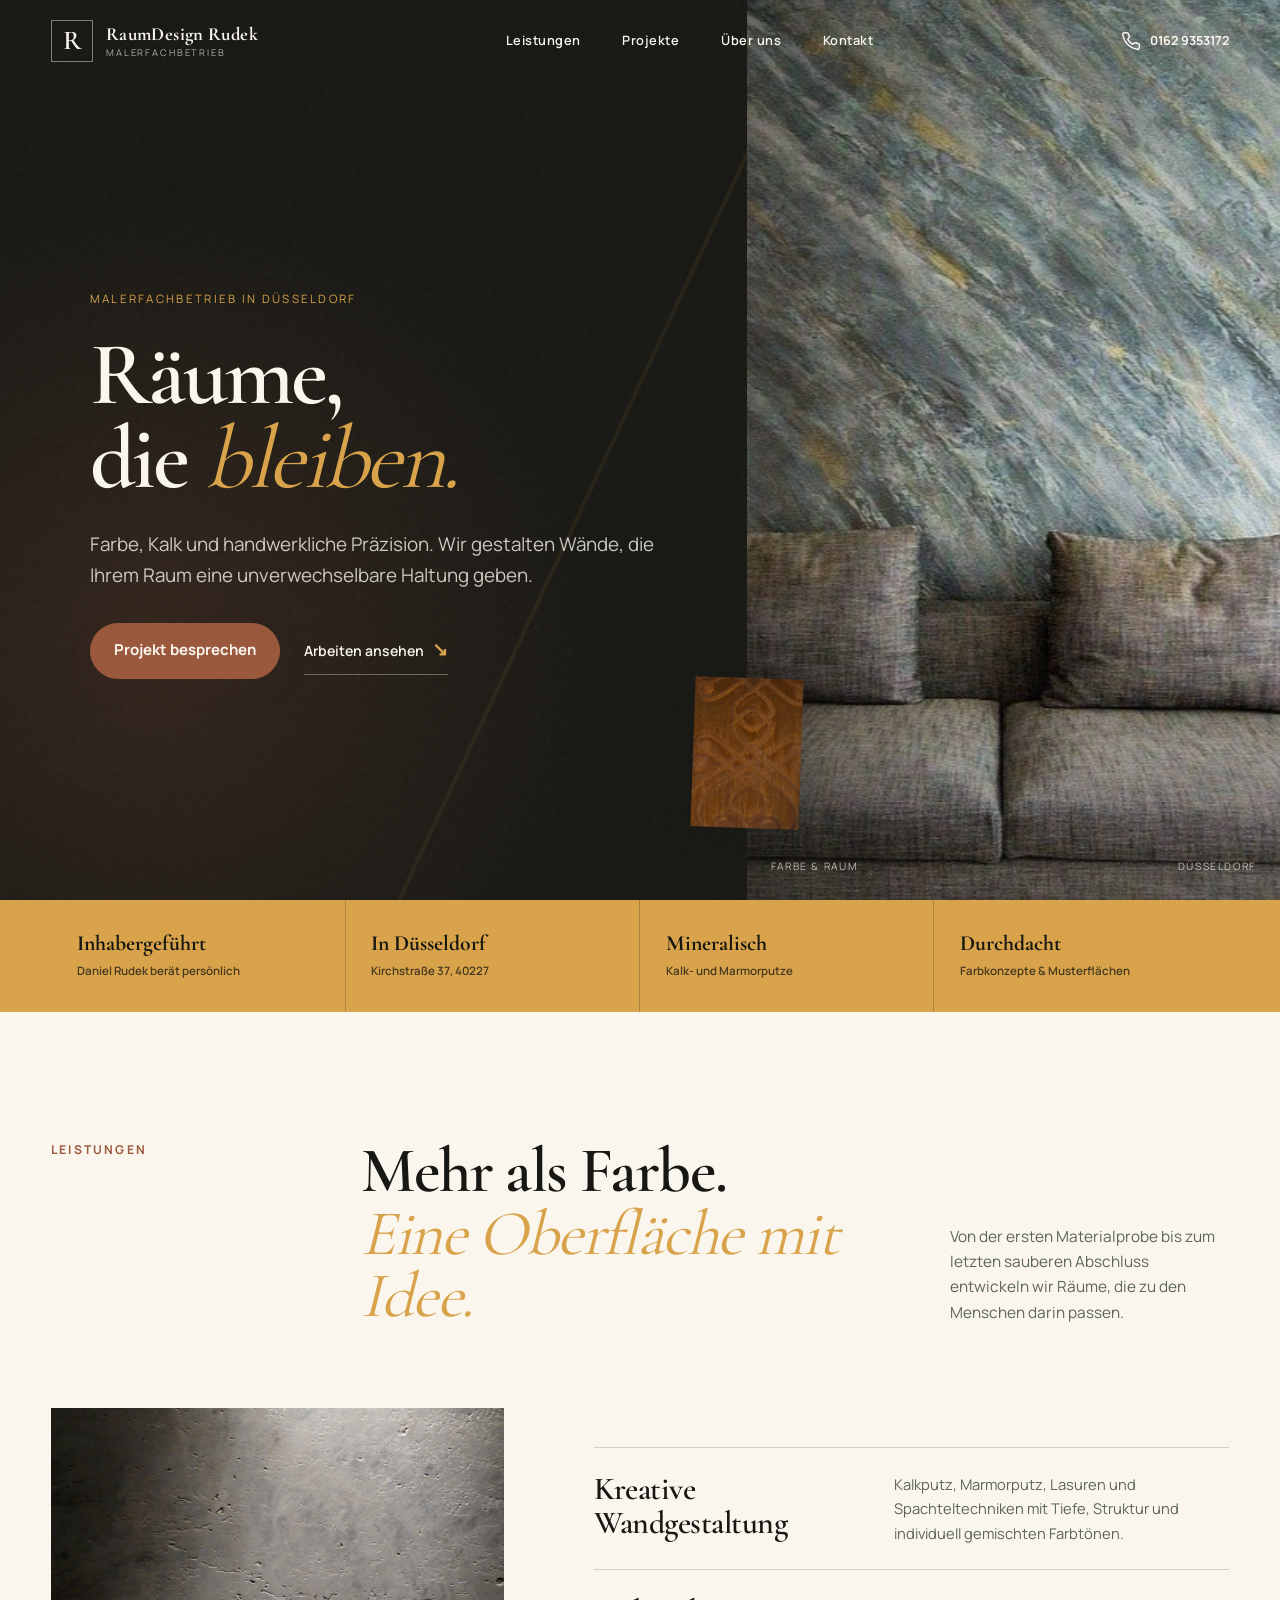
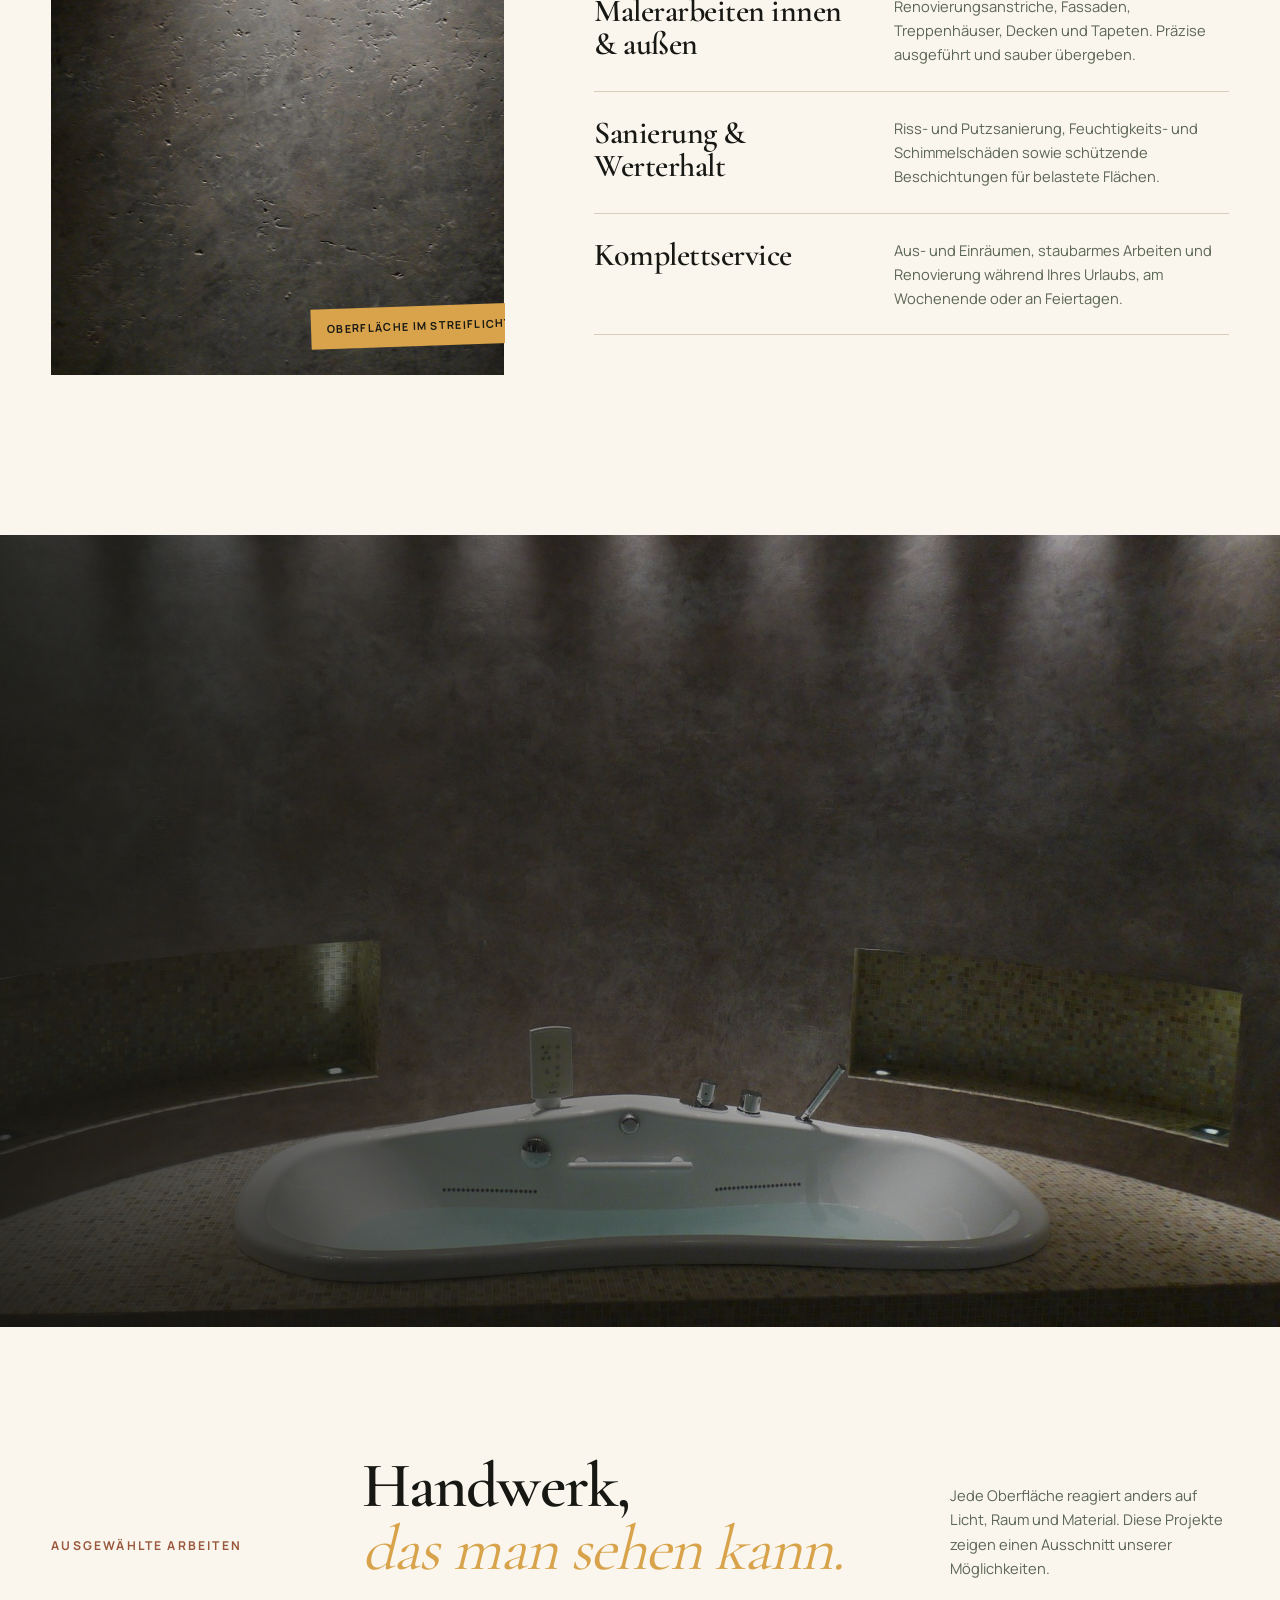
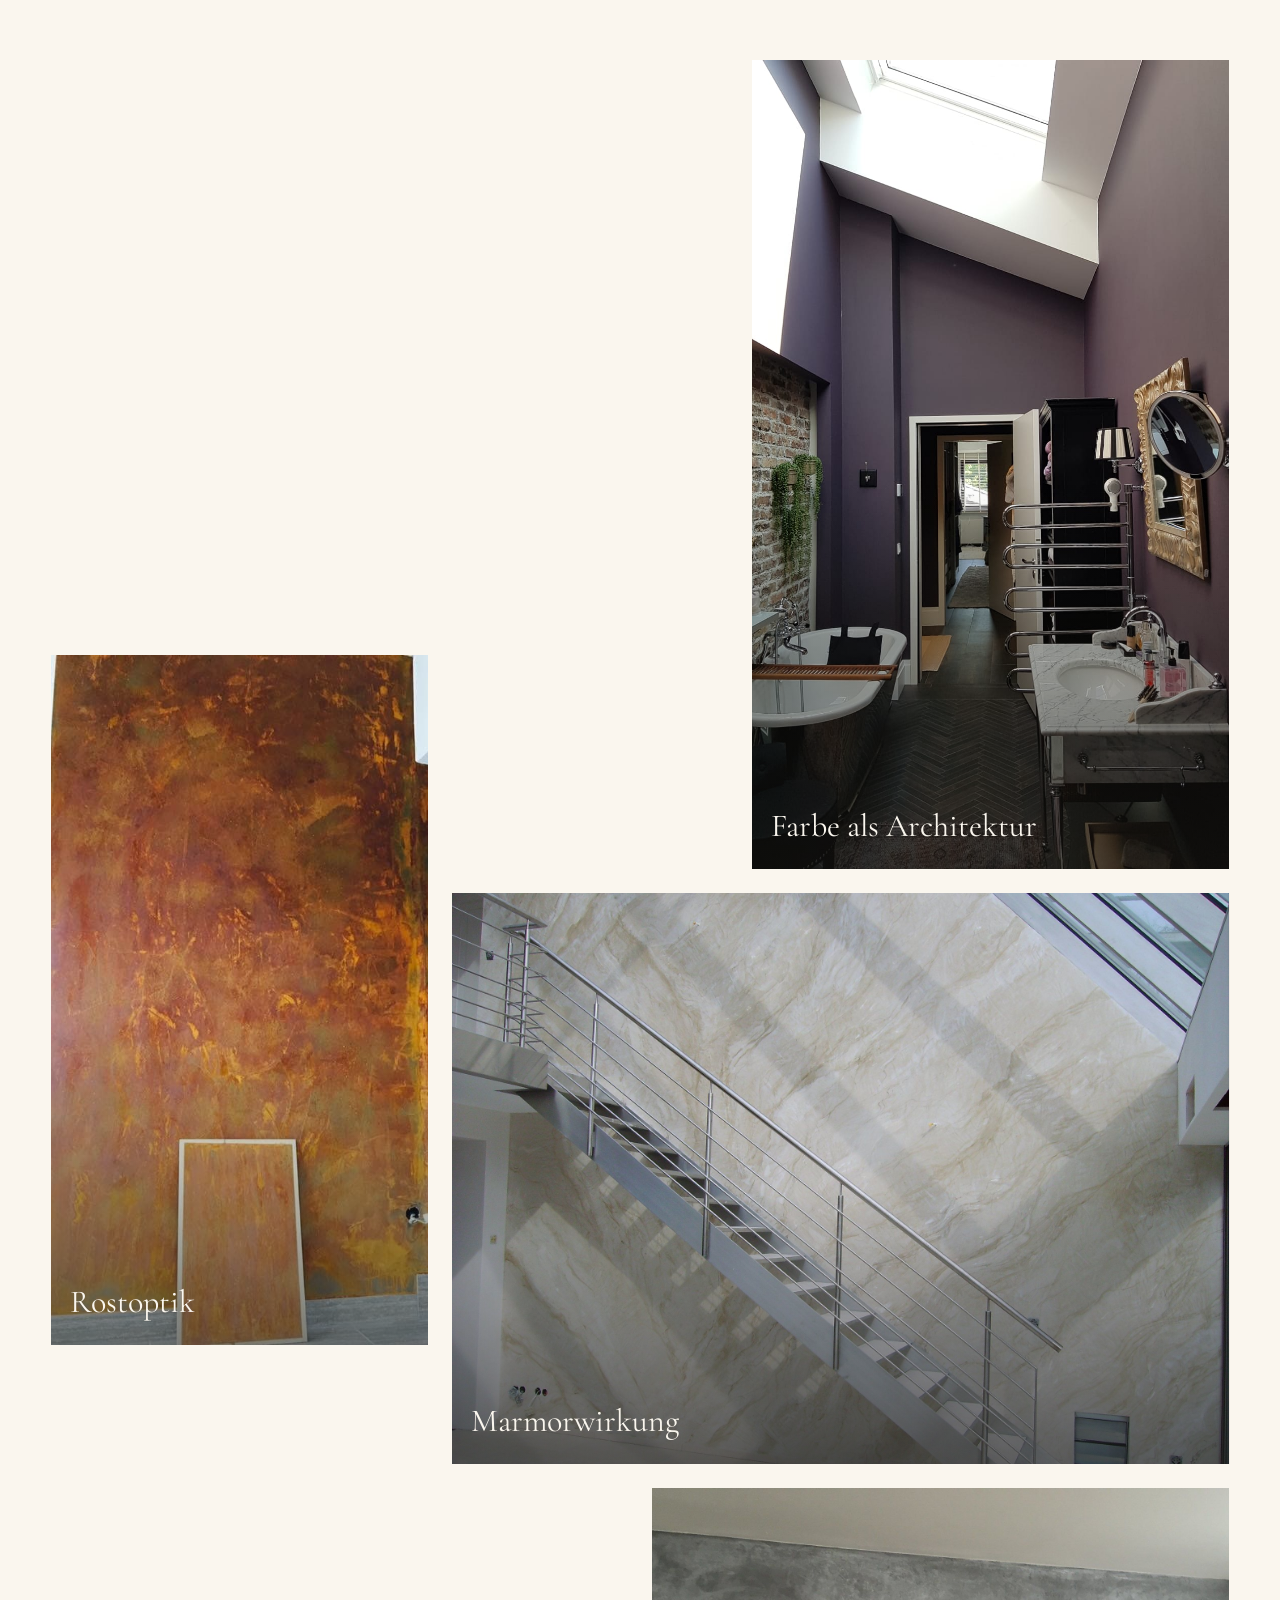
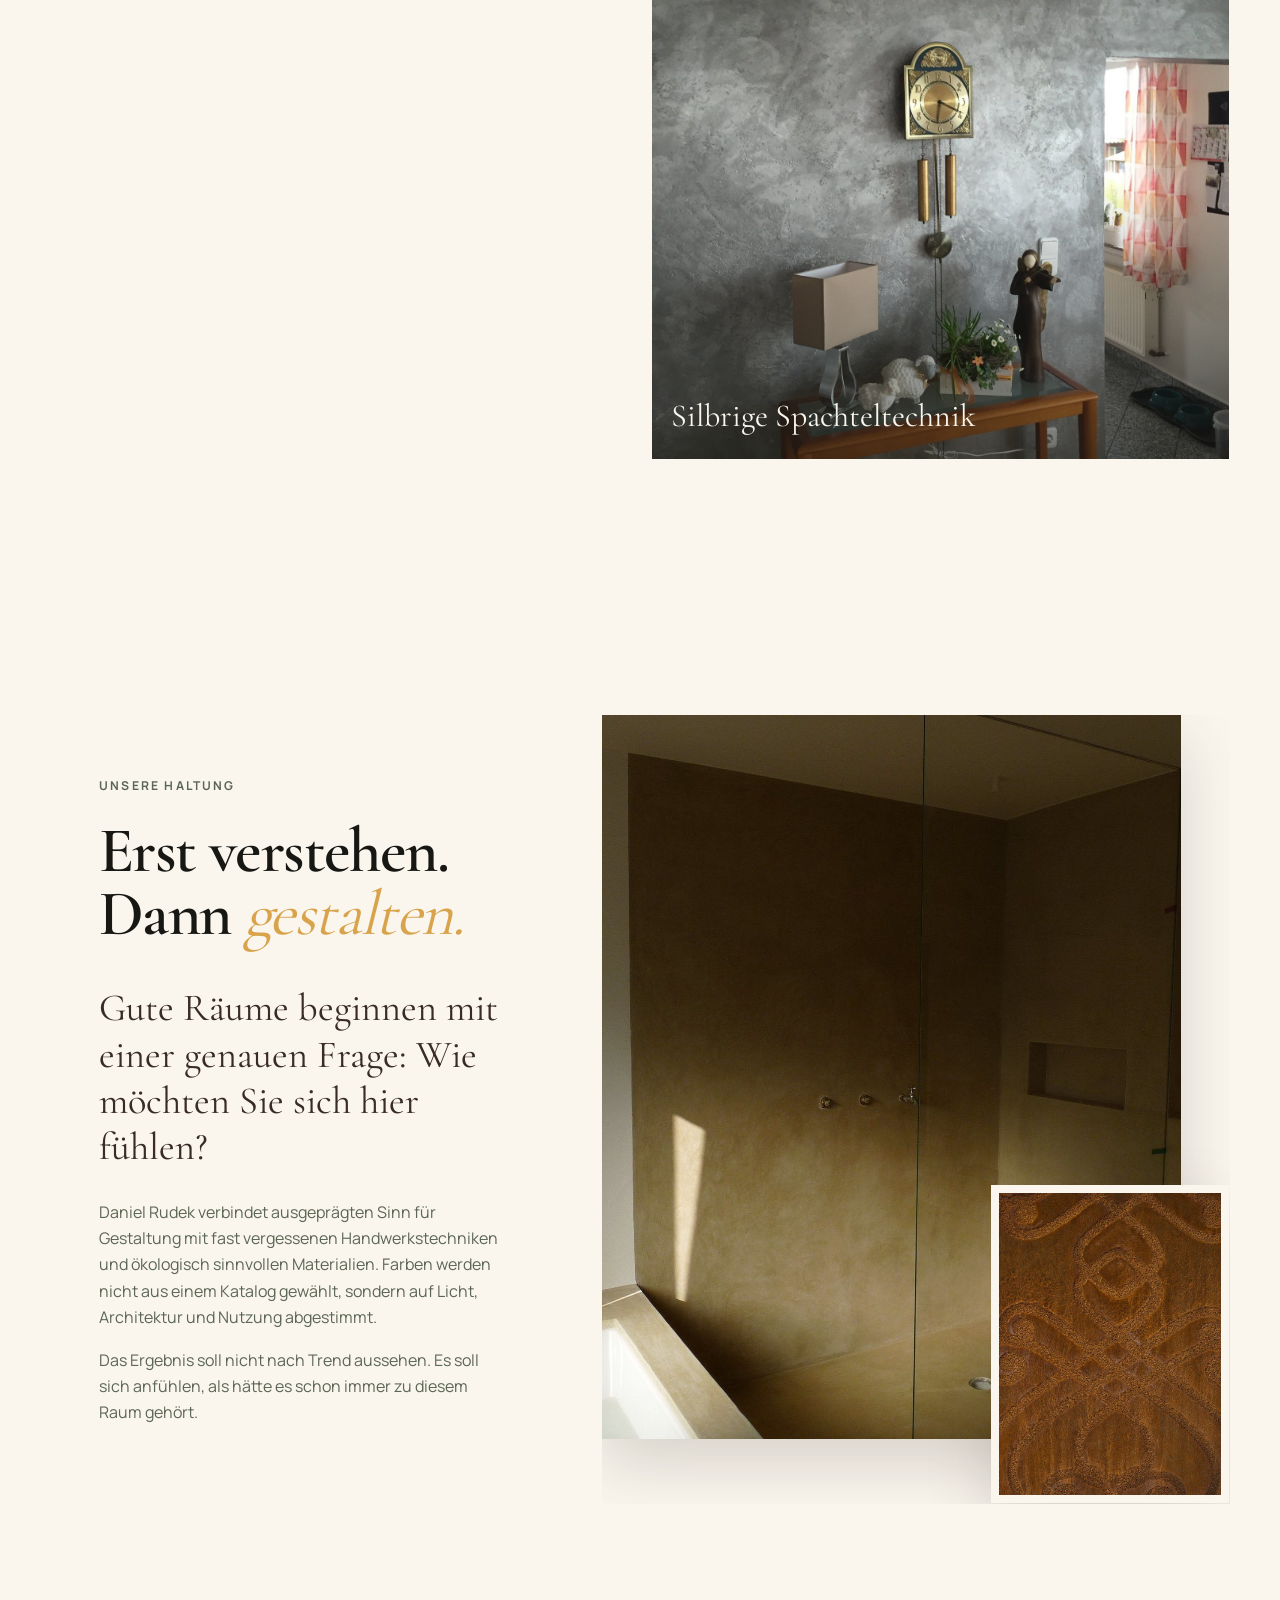
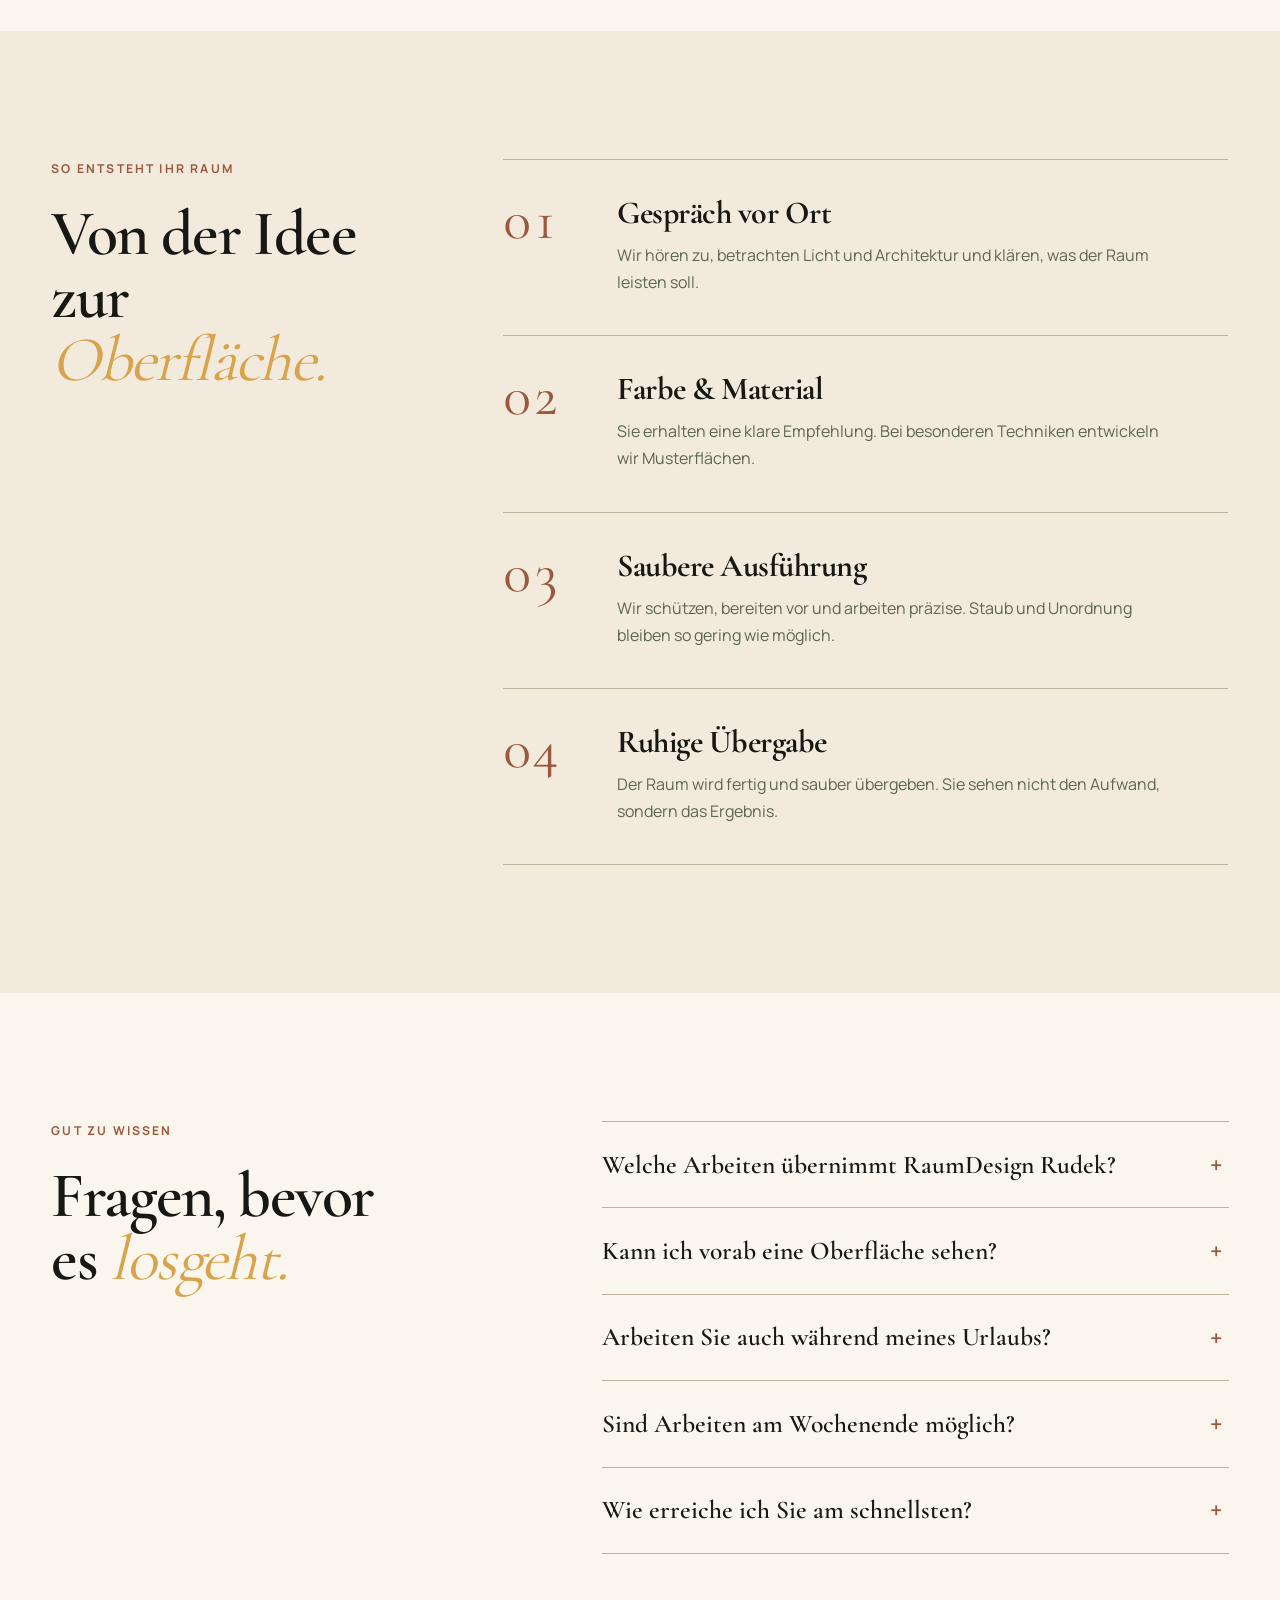
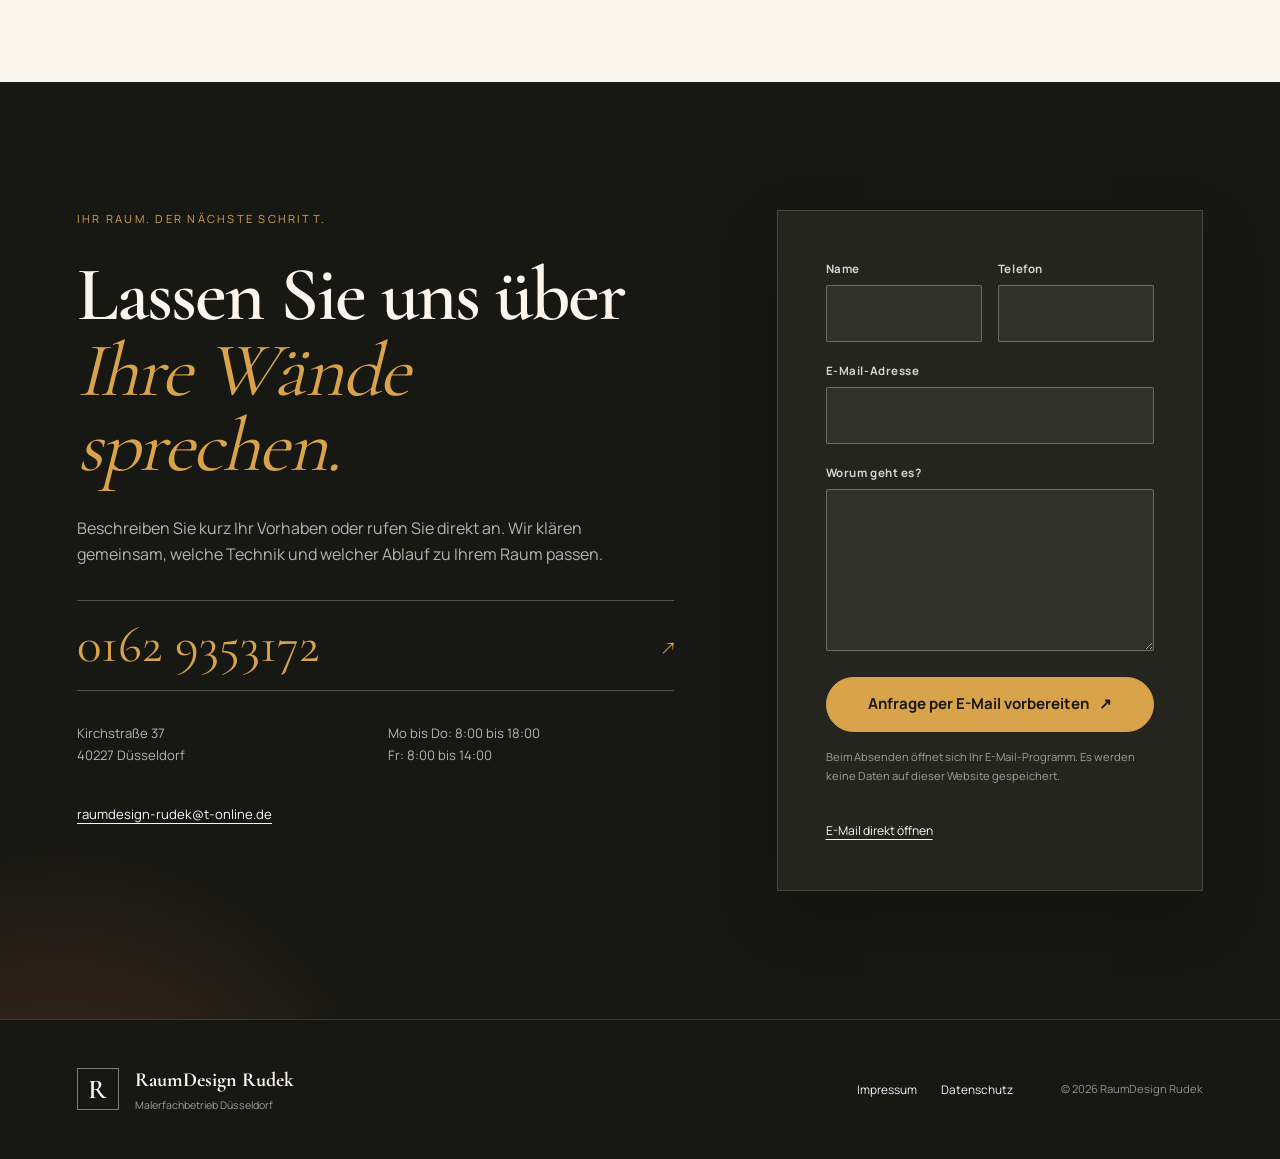
==== index.html @ 147357ec "Create RaumDesign Rudek redesign" ====
<!doctype html>
<html lang="de">
<head>
  <meta charset="utf-8">
  <meta name="viewport" content="width=device-width, initial-scale=1">
  <title>RaumDesign Rudek | Wandgestaltung & Malerfachbetrieb Düsseldorf</title>
  <meta name="description" content="Kreative Wandgestaltung, Kalk- und Marmorputze, Farbkonzepte und Malerarbeiten in Düsseldorf. RaumDesign Rudek gestaltet Räume mit Charakter.">
  <meta name="robots" content="index, follow">
  <meta name="theme-color" content="#171713">
  <meta property="og:type" content="website">
  <meta property="og:locale" content="de_DE">
  <meta property="og:title" content="RaumDesign Rudek | Räume mit Handschrift">
  <meta property="og:description" content="Mineralische Oberflächen, durchdachte Farbkonzepte und präzises Malerhandwerk aus Düsseldorf.">
  <meta property="og:image" content="assets/images/HQZN6305-1920w.JPG">
  <meta name="twitter:card" content="summary_large_image">
  <link rel="icon" href="favicon.svg" type="image/svg+xml">
  <link rel="stylesheet" href="assets/css/style.css">
  <script type="application/ld+json">
  {
    "@context": "https://schema.org",
    "@type": "HousePainter",
    "name": "RaumDesign Rudek",
    "description": "Malerfachbetrieb für kreative Raum- und Wandgestaltung, Kalk- und Marmorputze, Farbkonzepte und Sanierung.",
    "telephone": "+49 162 9353172",
    "email": "raumdesign-rudek@t-online.de",
    "address": {
      "@type": "PostalAddress",
      "streetAddress": "Kirchstraße 37",
      "postalCode": "40227",
      "addressLocality": "Düsseldorf",
      "addressCountry": "DE"
    },
    "areaServed": "Düsseldorf",
    "openingHoursSpecification": [
      {"@type":"OpeningHoursSpecification","dayOfWeek":["Monday","Tuesday","Wednesday","Thursday"],"opens":"08:00","closes":"18:00"},
      {"@type":"OpeningHoursSpecification","dayOfWeek":"Friday","opens":"08:00","closes":"14:00"}
    ]
  }
  </script>
</head>
<body>
  <a class="skip-link" href="#main">Direkt zum Inhalt</a>

  <header class="site-header" data-header>
    <div class="header-inner">
      <a class="brand" href="#top" aria-label="RaumDesign Rudek Startseite">
        <span class="brand-mark" aria-hidden="true">R</span>
        <span class="brand-copy"><strong>RaumDesign Rudek</strong><small>Malerfachbetrieb</small></span>
      </a>
      <nav class="desktop-nav" aria-label="Hauptnavigation">
        <a href="#leistungen">Leistungen</a>
        <a href="#projekte">Projekte</a>
        <a href="#philosophie">Über uns</a>
        <a href="#kontakt">Kontakt</a>
      </nav>
      <a class="header-phone" href="tel:+491629353172" aria-label="RaumDesign Rudek anrufen">
        <svg viewBox="0 0 24 24" aria-hidden="true"><path d="M22 16.92v3a2 2 0 0 1-2.18 2 19.8 19.8 0 0 1-8.63-3.07 19.5 19.5 0 0 1-6-6 19.8 19.8 0 0 1-3.07-8.67A2 2 0 0 1 4.11 2h3a2 2 0 0 1 2 1.72c.13.96.37 1.9.7 2.81a2 2 0 0 1-.45 2.11L8.09 9.91a16 16 0 0 0 6 6l1.27-1.27a2 2 0 0 1 2.11-.45c.91.33 1.85.57 2.81.7A2 2 0 0 1 22 16.92z"/></svg>
        <span>0162 9353172</span>
      </a>
      <button class="menu-toggle" type="button" aria-expanded="false" aria-controls="mobile-menu" aria-label="Menü öffnen">
        <span></span><span></span>
      </button>
    </div>
    <nav class="mobile-nav" id="mobile-menu" aria-label="Mobile Navigation" hidden>
      <a href="#leistungen">Leistungen</a>
      <a href="#projekte">Projekte</a>
      <a href="#philosophie">Über uns</a>
      <a href="#kontakt">Kontakt</a>
      <a href="tel:+491629353172">Jetzt anrufen</a>
    </nav>
  </header>

  <main id="main">
    <!-- Hero -->
    <section class="hero" id="top">
      <div class="hero-copy">
        <p class="hero-location">Malerfachbetrieb in Düsseldorf</p>
        <h1>Räume,<br>die <em>bleiben.</em></h1>
        <p class="hero-lead">Farbe, Kalk und handwerkliche Präzision. Wir gestalten Wände, die Ihrem Raum eine unverwechselbare Haltung geben.</p>
        <div class="hero-actions">
          <a class="button button-primary" href="#kontakt">Projekt besprechen</a>
          <a class="text-link" href="#projekte">Arbeiten ansehen <span aria-hidden="true">↘</span></a>
        </div>
      </div>
      <figure class="hero-visual">
        <img src="assets/images/4aabedac-e34f-4d21-bbd4-e9bec39d3ec7-1920w.jpg" width="1920" height="1080" alt="Von RaumDesign Rudek gestalteter Wohnraum mit blau-goldener Wandlasur">
        <figcaption><span>Farbe & Raum</span><span>Düsseldorf</span></figcaption>
      </figure>
      <div class="hero-material" aria-hidden="true">
        <img src="assets/images/IMG_0593-2880w.JPG" width="900" height="1200" alt="">
      </div>
    </section>

    <!-- Trust -->
    <section class="fact-strip" aria-label="Unser Profil">
      <div><strong>Inhabergeführt</strong><span>Daniel Rudek berät persönlich</span></div>
      <div><strong>In Düsseldorf</strong><span>Kirchstraße 37, 40227</span></div>
      <div><strong>Mineralisch</strong><span>Kalk- und Marmorputze</span></div>
      <div><strong>Durchdacht</strong><span>Farbkonzepte & Musterflächen</span></div>
    </section>

    <!-- Services -->
    <section class="services section" id="leistungen">
      <div class="services-intro" data-reveal="left">
        <p class="section-index">Leistungen</p>
        <h2>Mehr als Farbe.<br><em>Eine Oberfläche mit Idee.</em></h2>
        <p>Von der ersten Materialprobe bis zum letzten sauberen Abschluss entwickeln wir Räume, die zu den Menschen darin passen.</p>
      </div>
      <div class="services-layout">
        <figure class="services-image" data-reveal="scale">
          <img src="assets/images/P1010496-2880w.JPG" width="1800" height="1200" alt="Dunkle, handgearbeitete mineralische Wandoberfläche im Streiflicht" loading="lazy">
          <figcaption>Oberfläche im Streiflicht</figcaption>
        </figure>
        <div class="service-list" data-reveal="right">
          <article>
            <h3>Kreative Wandgestaltung</h3>
            <p>Kalkputz, Marmorputz, Lasuren und Spachteltechniken mit Tiefe, Struktur und individuell gemischten Farbtönen.</p>
          </article>
          <article>
            <h3>Malerarbeiten innen & außen</h3>
            <p>Renovierungsanstriche, Fassaden, Treppenhäuser, Decken und Tapeten. Präzise ausgeführt und sauber übergeben.</p>
          </article>
          <article>
            <h3>Sanierung & Werterhalt</h3>
            <p>Riss- und Putzsanierung, Feuchtigkeits- und Schimmelschäden sowie schützende Beschichtungen für belastete Flächen.</p>
          </article>
          <article>
            <h3>Komplettservice</h3>
            <p>Aus- und Einräumen, staubarmes Arbeiten und Renovierung während Ihres Urlaubs, am Wochenende oder an Feiertagen.</p>
          </article>
        </div>
      </div>
    </section>

    <!-- Material statement -->
    <section class="material-stage">
      <img src="assets/images/Glittzerputz-mit-Lasuren-1920w.JPG" width="1920" height="1280" alt="Wellnessraum mit schimmernder Lasur und mineralischer Wandgestaltung" loading="lazy">
      <div class="material-overlay"></div>
      <div class="material-copy" data-reveal="wipe">
        <p>Material mit Wirkung</p>
        <blockquote>„Eine Wand ist nie nur Hintergrund. Sie verändert, wie ein Raum sich anfühlt.“</blockquote>
        <span>Kalk nimmt Feuchtigkeit auf, wirkt alkalisch und schafft ein gesundes Raumklima.</span>
      </div>
    </section>

    <!-- Projects -->
    <section class="projects section" id="projekte">
      <div class="projects-heading">
        <p class="section-index">Ausgewählte Arbeiten</p>
        <h2>Handwerk,<br><em>das man sehen kann.</em></h2>
        <p>Jede Oberfläche reagiert anders auf Licht, Raum und Material. Diese Projekte zeigen einen Ausschnitt unserer Möglichkeiten.</p>
      </div>
      <div class="project-grid">
        <button class="project project-wide" type="button" data-lightbox="assets/images/4aabedac-e34f-4d21-bbd4-e9bec39d3ec7-1920w.jpg" data-caption="Lasur mit lebendiger Tiefenwirkung" data-reveal="clip">
          <img src="assets/images/4aabedac-e34f-4d21-bbd4-e9bec39d3ec7-1920w.jpg" width="1920" height="1080" alt="Wohnraum mit blau-goldener strukturierter Wandlasur" loading="lazy">
          <span>Lasur mit Tiefenwirkung</span>
        </button>
        <button class="project project-tall" type="button" data-lightbox="assets/images/KUWS5804-1920w.JPG" data-caption="Farbkonzept mit architektonischer Klarheit" data-reveal="scale">
          <img src="assets/images/KUWS5804-1920w.JPG" width="1200" height="1600" alt="Badezimmer mit tief violetten Wänden, Backstein und Dachlicht" loading="lazy">
          <span>Farbe als Architektur</span>
        </button>
        <button class="project project-detail" type="button" data-lightbox="assets/images/IMG_2457-1920w.JPG" data-caption="Rostoptik als handgearbeitete Oberfläche" data-reveal="left">
          <img src="assets/images/IMG_2457-1920w.JPG" width="900" height="1200" alt="Handgearbeitete Wand in warmer Rostoptik" loading="lazy">
          <span>Rostoptik</span>
        </button>
        <button class="project project-light" type="button" data-lightbox="assets/images/Stuhhi-mit-Lasuren-077aab10-1920w.JPG" data-caption="Helle Marmorwirkung im Treppenraum" data-reveal="right">
          <img src="assets/images/Stuhhi-mit-Lasuren-077aab10-1920w.JPG" width="1920" height="1280" alt="Großzügiger Treppenraum mit heller marmorierter Wandgestaltung" loading="lazy">
          <span>Marmorwirkung</span>
        </button>
        <button class="project project-pattern" type="button" data-lightbox="assets/images/IMG_4313-1920w.JPG" data-caption="Tapezierte Akzentwand mit präzisem Musteranschluss" data-reveal="clip">
          <img src="assets/images/IMG_4313-1920w.JPG" width="1920" height="1280" alt="Dunkle Akzentwand mit großformatiger ornamentaler Tapete" loading="lazy">
          <span>Präzision im Detail</span>
        </button>
        <button class="project project-silver" type="button" data-lightbox="assets/images/IMG_0464-270ae91a-1920w.JPG" data-caption="Silbrige Spachteltechnik im Wohnraum" data-reveal="scale">
          <img src="assets/images/IMG_0464-270ae91a-1920w.JPG" width="1920" height="1280" alt="Wohnraum mit silbrig strukturierter Spachtelwand" loading="lazy">
          <span>Silbrige Spachteltechnik</span>
        </button>
      </div>
    </section>

    <!-- Philosophy -->
    <section class="philosophy section" id="philosophie">
      <div class="philosophy-copy" data-reveal="left">
        <p class="section-index">Unsere Haltung</p>
        <h2>Erst verstehen.<br>Dann <em>gestalten.</em></h2>
        <p class="large-copy">Gute Räume beginnen mit einer genauen Frage: Wie möchten Sie sich hier fühlen?</p>
        <p>Daniel Rudek verbindet ausgeprägten Sinn für Gestaltung mit fast vergessenen Handwerkstechniken und ökologisch sinnvollen Materialien. Farben werden nicht aus einem Katalog gewählt, sondern auf Licht, Architektur und Nutzung abgestimmt.</p>
        <p>Das Ergebnis soll nicht nach Trend aussehen. Es soll sich anfühlen, als hätte es schon immer zu diesem Raum gehört.</p>
      </div>
      <div class="philosophy-visual" data-reveal="right">
        <img class="philosophy-main" src="assets/images/P1010150-1920w.JPG" width="1920" height="1280" alt="Mineralisch gestaltetes Bad in warmen Naturtönen" loading="lazy">
        <img class="philosophy-swatch" src="assets/images/IMG_0593-2880w.JPG" width="900" height="1200" alt="Nahaufnahme einer ornamentalen Kupferoberfläche" loading="lazy">
      </div>
    </section>

    <!-- Process -->
    <section class="process section" aria-labelledby="process-title">
      <div class="process-heading">
        <p class="section-index">So entsteht Ihr Raum</p>
        <h2 id="process-title">Von der Idee<br>zur <em>Oberfläche.</em></h2>
      </div>
      <ol class="process-list">
        <li data-reveal="up"><span>01</span><div><h3>Gespräch vor Ort</h3><p>Wir hören zu, betrachten Licht und Architektur und klären, was der Raum leisten soll.</p></div></li>
        <li data-reveal="up"><span>02</span><div><h3>Farbe & Material</h3><p>Sie erhalten eine klare Empfehlung. Bei besonderen Techniken entwickeln wir Musterflächen.</p></div></li>
        <li data-reveal="up"><span>03</span><div><h3>Saubere Ausführung</h3><p>Wir schützen, bereiten vor und arbeiten präzise. Staub und Unordnung bleiben so gering wie möglich.</p></div></li>
        <li data-reveal="up"><span>04</span><div><h3>Ruhige Übergabe</h3><p>Der Raum wird fertig und sauber übergeben. Sie sehen nicht den Aufwand, sondern das Ergebnis.</p></div></li>
      </ol>
    </section>

    <!-- FAQ -->
    <section class="faq section" aria-labelledby="faq-title">
      <div class="faq-intro">
        <p class="section-index">Gut zu wissen</p>
        <h2 id="faq-title">Fragen, bevor<br>es <em>losgeht.</em></h2>
      </div>
      <div class="faq-list">
        <details>
          <summary>Welche Arbeiten übernimmt RaumDesign Rudek?</summary>
          <p>Wir übernehmen klassische Malerarbeiten, kreative Wand- und Deckengestaltung, Tapeten, Kalk- und Marmorputze, Lasuren sowie Riss-, Putz- und Schimmelsanierung.</p>
        </details>
        <details>
          <summary>Kann ich vorab eine Oberfläche sehen?</summary>
          <p>Ja. Für individuelle Farbkonzepte und besondere Techniken können Musterflächen entwickelt werden. So entscheiden Sie anhand von Material und Lichtwirkung.</p>
        </details>
        <details>
          <summary>Arbeiten Sie auch während meines Urlaubs?</summary>
          <p>Ja. Eine Urlaubsrenovierung mit Aus- und Einräumservice gehört zum Angebot. Der genaue Ablauf wird vorab gemeinsam festgelegt.</p>
        </details>
        <details>
          <summary>Sind Arbeiten am Wochenende möglich?</summary>
          <p>Wochenend- und Feiertagsrenovierungen sind besonders für Büros, Praxen und Lokale möglich. Termine stimmen wir individuell ab.</p>
        </details>
        <details>
          <summary>Wie erreiche ich Sie am schnellsten?</summary>
          <p>Rufen Sie unter 0162 9353172 an. Montag bis Donnerstag erreichen Sie uns von 8 bis 18 Uhr, freitags von 8 bis 14 Uhr.</p>
        </details>
      </div>
    </section>

    <!-- Contact -->
    <section class="contact" id="kontakt">
      <div class="contact-text" data-reveal="left">
        <p class="contact-label">Ihr Raum. Der nächste Schritt.</p>
        <h2>Lassen Sie uns über<br><em>Ihre Wände sprechen.</em></h2>
        <p>Beschreiben Sie kurz Ihr Vorhaben oder rufen Sie direkt an. Wir klären gemeinsam, welche Technik und welcher Ablauf zu Ihrem Raum passen.</p>
        <a class="contact-phone" href="tel:+491629353172">0162 9353172 <span aria-hidden="true">↗</span></a>
        <div class="contact-facts">
          <address>Kirchstraße 37<br>40227 Düsseldorf</address>
          <p>Mo bis Do: 8:00 bis 18:00<br>Fr: 8:00 bis 14:00</p>
          <a href="mailto:raumdesign-rudek@t-online.de">raumdesign-rudek@t-online.de</a>
        </div>
      </div>
      <form class="contact-form" id="contact-form" novalidate>
        <div class="field-row">
          <div class="field"><label for="name">Name</label><input id="name" name="name" autocomplete="name" required></div>
          <div class="field"><label for="phone">Telefon</label><input id="phone" name="phone" type="tel" autocomplete="tel"></div>
        </div>
        <div class="field"><label for="email">E-Mail-Adresse</label><input id="email" name="email" type="email" autocomplete="email" required></div>
        <div class="field"><label for="message">Worum geht es?</label><textarea id="message" name="message" rows="5" required></textarea></div>
        <button class="button button-inverse" type="submit">Anfrage per E-Mail vorbereiten <span aria-hidden="true">↗</span></button>
        <p class="form-note">Beim Absenden öffnet sich Ihr E-Mail-Programm. Es werden keine Daten auf dieser Website gespeichert.</p>
        <p class="form-status" id="form-status" role="status" aria-live="polite"></p>
        <a class="form-fallback" id="form-fallback" href="mailto:raumdesign-rudek@t-online.de">E-Mail direkt öffnen</a>
      </form>
    </section>
  </main>

  <footer class="site-footer">
    <div class="footer-brand"><span class="brand-mark" aria-hidden="true">R</span><div><strong>RaumDesign Rudek</strong><span>Malerfachbetrieb Düsseldorf</span></div></div>
    <nav aria-label="Rechtliches"><a href="impressum.html">Impressum</a><a href="datenschutz.html">Datenschutz</a></nav>
    <p>© <span data-year></span> RaumDesign Rudek</p>
  </footer>

  <a class="floating-call" href="tel:+491629353172" aria-label="RaumDesign Rudek jetzt anrufen">
    <svg viewBox="0 0 24 24" aria-hidden="true"><path d="M22 16.92v3a2 2 0 0 1-2.18 2 19.8 19.8 0 0 1-8.63-3.07 19.5 19.5 0 0 1-6-6 19.8 19.8 0 0 1-3.07-8.67A2 2 0 0 1 4.11 2h3a2 2 0 0 1 2 1.72c.13.96.37 1.9.7 2.81a2 2 0 0 1-.45 2.11L8.09 9.91a16 16 0 0 0 6 6l1.27-1.27a2 2 0 0 1 2.11-.45c.91.33 1.85.57 2.81.7A2 2 0 0 1 22 16.92z"/></svg>
  </a>

  <dialog class="lightbox" id="lightbox" aria-label="Projektansicht">
    <button class="lightbox-close" type="button" aria-label="Projektansicht schließen">×</button>
    <img src="assets/images/4aabedac-e34f-4d21-bbd4-e9bec39d3ec7-1920w.jpg" alt="">
    <p></p>
  </dialog>

  <script src="assets/js/main.js"></script>
</body>
</html>
---- assets/css/style.css ----
@font-face{font-family:"Cormorant Garamond";src:url("../fonts/cormorant-400.ttf") format("truetype");font-weight:400;font-style:normal;font-display:swap}
@font-face{font-family:"Cormorant Garamond";src:url("../fonts/cormorant-600.ttf") format("truetype");font-weight:600;font-style:normal;font-display:swap}
@font-face{font-family:"Cormorant Garamond";src:url("../fonts/cormorant-700.ttf") format("truetype");font-weight:700;font-style:normal;font-display:swap}
@font-face{font-family:"Manrope";src:url("../fonts/manrope-400.ttf") format("truetype");font-weight:400;font-style:normal;font-display:swap}
@font-face{font-family:"Manrope";src:url("../fonts/manrope-500.ttf") format("truetype");font-weight:500;font-style:normal;font-display:swap}
@font-face{font-family:"Manrope";src:url("../fonts/manrope-600.ttf") format("truetype");font-weight:600;font-style:normal;font-display:swap}
@font-face{font-family:"Manrope";src:url("../fonts/manrope-700.ttf") format("truetype");font-weight:700;font-style:normal;font-display:swap}

:root{
  --ink:#171713;
  --umber:#392b26;
  --clay:#9a593d;
  --clay-dark:#75402b;
  --gold:#d8a34a;
  --sage:#5c6654;
  --taupe:#988c7b;
  --line:#d8cdbb;
  --line-strong:#beb19e;
  --limestone:#f2ebdd;
  --bone:#faf6ee;
  --error:#a33a2b;
  --success:#356347;
  --font-display:"Cormorant Garamond",serif;
  --font-body:"Manrope",sans-serif;
  --ease-out:cubic-bezier(.16,1,.3,1);
  --container:1320px;
  --section-space:clamp(5.5rem,10vw,9.5rem);
  --shadow-1:0 2px 10px rgba(57,43,38,.08);
  --shadow-2:0 12px 30px rgba(57,43,38,.12);
  --shadow-3:0 24px 60px rgba(57,43,38,.18);
  --shadow-4:0 20px 52px rgba(23,23,19,.28)
}

*,*::before,*::after{box-sizing:border-box}
html{scroll-behavior:smooth;scroll-padding-top:88px}
body{margin:0;background:var(--bone);color:var(--ink);font-family:var(--font-body);font-size:16px;line-height:1.65;overflow-x:hidden}
body.menu-open{overflow:hidden}
img{display:block;max-width:100%;height:auto}
a{color:inherit;text-decoration:none}
button,input,textarea{font:inherit}
button{color:inherit}
h1,h2,h3,p,figure,blockquote{margin-top:0}
h1,h2{font-family:var(--font-display);text-wrap:balance}
h2{font-size:clamp(2.8rem,5vw,4.5rem);line-height:.98;letter-spacing:-.025em;font-weight:600;margin-bottom:2rem}
h2 em,h1 em{font-weight:400;color:var(--gold)}
h3{font-size:1.2rem;line-height:1.3;letter-spacing:-.015em}
address{font-style:normal}
::selection{background:var(--gold);color:var(--ink)}

.skip-link{position:fixed;z-index:200;left:1rem;top:1rem;transform:translateY(-180%);background:var(--gold);color:var(--ink);padding:.8rem 1rem;font-weight:700;border-radius:2px;transition:transform .2s ease}
.skip-link:focus{transform:translateY(0)}
:focus-visible{outline:3px solid var(--gold);outline-offset:4px}

.section{max-width:var(--container);margin-inline:auto;padding:var(--section-space) clamp(1.125rem,4vw,4rem)}
.section-index{font-size:.76rem;font-weight:700;text-transform:uppercase;letter-spacing:.18em;color:var(--clay);margin-bottom:1.5rem}
.button{min-height:50px;display:inline-flex;align-items:center;justify-content:center;gap:.6rem;border-radius:999px;padding:.9rem 1.45rem;font-size:.94rem;font-weight:700;border:1px solid transparent;cursor:pointer;transition:background-color .18s ease,color .18s ease,transform .18s ease,box-shadow .18s ease}
.button-primary{background:var(--clay);color:var(--bone);border-color:var(--clay);box-shadow:0 10px 26px rgba(57,43,38,.18)}
.button-primary:hover{background:var(--clay-dark);box-shadow:0 14px 34px rgba(57,43,38,.24);transform:translateY(-2px)}
.button-primary:active{background:var(--umber);transform:translateY(1px)}
.button-inverse{background:var(--gold);color:var(--ink);border-color:var(--gold)}
.button-inverse:hover{background:var(--bone);border-color:var(--bone);transform:translateY(-2px)}

/* Header */
.site-header{position:fixed;z-index:80;left:0;right:0;top:0;color:var(--bone);transition:background-color .25s ease,box-shadow .25s ease}
.site-header.is-scrolled{background:rgba(23,23,19,.94);box-shadow:var(--shadow-1);backdrop-filter:blur(16px)}
.header-inner{height:82px;max-width:1440px;margin:auto;padding:0 clamp(1.125rem,4vw,3.5rem);display:flex;align-items:center;justify-content:space-between;gap:2rem}
.brand{display:flex;align-items:center;gap:.8rem;min-width:max-content}
.brand-mark{display:grid;place-items:center;width:42px;height:42px;border:1px solid rgba(250,246,238,.45);font-family:var(--font-display);font-size:1.7rem;font-weight:600;line-height:1}
.brand-copy{display:flex;flex-direction:column;line-height:1.1}
.brand-copy strong{font-family:var(--font-display);font-size:1.16rem;letter-spacing:.02em}
.brand-copy small{font-size:.58rem;text-transform:uppercase;letter-spacing:.2em;color:rgba(250,246,238,.67);margin-top:.25rem}
.desktop-nav{display:flex;align-items:center;gap:clamp(1.25rem,3vw,2.8rem);font-size:.8rem;font-weight:600;letter-spacing:.04em}
.desktop-nav a{position:relative;padding:.75rem .1rem}
.desktop-nav a::after{content:"";position:absolute;height:1px;left:0;right:100%;bottom:.45rem;background:var(--gold);transition:right .28s var(--ease-out)}
.desktop-nav a:hover::after,.desktop-nav a:focus-visible::after{right:0}
.header-phone{display:flex;align-items:center;gap:.55rem;font-size:.78rem;font-weight:700;min-height:44px}
.header-phone svg,.floating-call svg{width:20px;height:20px;fill:none;stroke:currentColor;stroke-width:1.8;stroke-linecap:round;stroke-linejoin:round}
.menu-toggle{display:none;width:48px;height:48px;border:0;background:transparent;position:relative;cursor:pointer}
.menu-toggle span{position:absolute;left:12px;width:24px;height:1px;background:currentColor;transition:transform .28s var(--ease-out),top .28s var(--ease-out)}
.menu-toggle span:first-child{top:19px}.menu-toggle span:last-child{top:28px}
.menu-toggle[aria-expanded="true"] span:first-child{top:24px;transform:rotate(45deg)}
.menu-toggle[aria-expanded="true"] span:last-child{top:24px;transform:rotate(-45deg)}
.mobile-nav{position:fixed;inset:82px 0 0;background:var(--ink);padding:2rem 1.2rem 7rem;flex-direction:column;justify-content:center;align-items:flex-start}
.mobile-nav:not([hidden]){display:flex}
.mobile-nav a{font-family:var(--font-display);font-size:clamp(2.4rem,12vw,4.8rem);line-height:1.08;min-height:52px}
.mobile-nav a:last-child{font-family:var(--font-body);font-size:1rem;color:var(--gold);margin-top:2rem}

/* Hero */
.hero{position:relative;min-height:100svh;background:var(--ink);color:var(--bone);display:grid;grid-template-columns:minmax(0,7fr) minmax(340px,5fr);overflow:hidden}
.hero::before{content:"";position:absolute;inset:0;background:radial-gradient(circle at 12% 72%,rgba(154,89,61,.21),transparent 35%),linear-gradient(115deg,transparent 0 48%,rgba(216,163,74,.08) 48.1% 48.25%,transparent 48.35%);pointer-events:none}
.hero::after{content:"";position:absolute;inset:0;opacity:.045;pointer-events:none;background-image:url("data:image/svg+xml,%3Csvg viewBox='0 0 180 180' xmlns='http://www.w3.org/2000/svg'%3E%3Cfilter id='n'%3E%3CfeTurbulence type='fractalNoise' baseFrequency='.95' numOctaves='2' stitchTiles='stitch'/%3E%3C/filter%3E%3Crect width='100%25' height='100%25' filter='url(%23n)' opacity='.8'/%3E%3C/svg%3E")}
.hero-copy{position:relative;z-index:2;align-self:center;padding:clamp(8rem,14vw,12rem) clamp(1.125rem,7vw,8.5rem) 7rem;max-width:900px}
.hero-location{font-size:.72rem;text-transform:uppercase;letter-spacing:.2em;color:var(--gold);margin-bottom:1.6rem;opacity:0;animation:heroSlide .8s .15s var(--ease-out) forwards}
.hero h1{font-size:clamp(3.5rem,7vw,6rem);line-height:.93;letter-spacing:-.035em;font-weight:600;margin:0 0 1.8rem;opacity:0;animation:heroWipe .95s .28s var(--ease-out) forwards}
.hero h1 em{display:inline;font-style:italic}
.hero-lead{font-size:clamp(1rem,1.5vw,1.18rem);line-height:1.65;color:rgba(250,246,238,.78);max-width:570px;margin-bottom:2rem;opacity:0;animation:heroSlide .8s .52s var(--ease-out) forwards}
.hero-actions{display:flex;align-items:center;gap:1.5rem;flex-wrap:wrap;opacity:0;animation:heroSlide .8s .66s var(--ease-out) forwards}
.text-link{min-height:48px;display:inline-flex;align-items:center;gap:.5rem;border-bottom:1px solid rgba(250,246,238,.35);font-size:.88rem;font-weight:600}
.text-link span{color:var(--gold);font-size:1.2rem;transition:transform .22s var(--ease-out)}
.text-link:hover span{transform:translate(.2rem,.2rem)}
.hero-visual{position:relative;z-index:1;margin:0;height:100svh;min-height:680px;overflow:hidden}
.hero-visual::after{content:"";position:absolute;inset:0;background:linear-gradient(90deg,rgba(23,23,19,.24),transparent 35%),linear-gradient(0deg,rgba(23,23,19,.35),transparent 35%)}
.hero-visual img{width:100%;height:100%;object-fit:cover;object-position:48% center;transform:scale(1.05);animation:heroImage 1.4s .1s var(--ease-out) forwards}
.hero-visual figcaption{position:absolute;z-index:2;left:1.5rem;right:1.5rem;bottom:1.6rem;display:flex;justify-content:space-between;font-size:.64rem;text-transform:uppercase;letter-spacing:.16em;color:rgba(250,246,238,.72)}
.hero-material{position:absolute;z-index:3;right:calc(41.67% - 54px);bottom:8%;width:108px;height:150px;box-shadow:var(--shadow-4);overflow:hidden;transform:rotate(2deg);animation:swatchFloat 5s 1.4s ease-in-out infinite}
.hero-material img{width:100%;height:100%;object-fit:cover}

/* Facts */
.fact-strip{background:var(--gold);display:grid;grid-template-columns:repeat(4,1fr);padding:0 clamp(1.125rem,4vw,4rem)}
.fact-strip>div{min-height:112px;padding:1.3rem clamp(1rem,2vw,2rem);display:flex;flex-direction:column;justify-content:center;border-right:1px solid rgba(23,23,19,.22)}
.fact-strip>div:last-child{border:0}
.fact-strip strong{font-family:var(--font-display);font-size:1.35rem;line-height:1.1}
.fact-strip span{font-size:.72rem;font-weight:600;margin-top:.35rem;color:rgba(23,23,19,.76)}

/* Services */
.services{padding-bottom:calc(var(--section-space) + 2rem)}
.services-intro{display:grid;grid-template-columns:1fr 2fr 1fr;gap:2rem;align-items:end;margin-bottom:5rem}
.services-intro .section-index{align-self:start}
.services-intro h2{grid-column:2;margin-bottom:0}
.services-intro>p:last-child{grid-column:3;margin-bottom:.2rem;color:var(--sage);font-size:.96rem}
.services-layout{display:grid;grid-template-columns:minmax(300px,5fr) minmax(360px,7fr);gap:clamp(3rem,7vw,7rem);align-items:center}
.services-image{position:relative;margin:0}
.services-image::before{content:"";position:absolute;z-index:-1;left:-3rem;bottom:-3rem;width:56%;height:48%;background:var(--limestone)}
.services-image img{width:100%;aspect-ratio:4/5;object-fit:cover;filter:sepia(.1) contrast(1.04)}
.services-image figcaption{position:absolute;right:-1.5rem;bottom:1.8rem;background:var(--gold);padding:.7rem 1rem;font-size:.68rem;font-weight:700;text-transform:uppercase;letter-spacing:.12em;transform:rotate(-2deg)}
.service-list article{padding:1.5rem 0;border-bottom:1px solid var(--line);display:grid;grid-template-columns:minmax(180px,1fr) minmax(220px,1.25fr);gap:2rem}
.service-list article:first-child{border-top:1px solid var(--line)}
.service-list h3{font-family:var(--font-display);font-size:clamp(1.6rem,2.5vw,2.2rem);font-weight:600;margin:0;line-height:1.05}
.service-list p{margin:0;color:var(--sage);font-size:.92rem}

/* Material stage */
.material-stage{position:relative;min-height:min(88svh,880px);display:grid;place-items:center;overflow:hidden;background:var(--umber);color:var(--bone)}
.material-stage>img{position:absolute;inset:0;width:100%;height:100%;object-fit:cover;object-position:center 58%}
.material-overlay{position:absolute;inset:0;background:linear-gradient(90deg,rgba(23,23,19,.84) 0%,rgba(23,23,19,.38) 56%,rgba(23,23,19,.18) 100%)}
.material-copy{position:relative;z-index:1;width:min(90%,1200px);margin:auto;padding:6rem 0}
.material-copy>p{font-size:.7rem;text-transform:uppercase;letter-spacing:.2em;color:var(--gold);margin-bottom:2rem}
.material-copy blockquote{font-family:var(--font-display);font-size:clamp(3rem,6vw,5.8rem);line-height:.96;letter-spacing:-.03em;max-width:920px;margin-bottom:2.5rem;text-wrap:balance}
.material-copy>span{display:block;max-width:500px;color:rgba(250,246,238,.76);font-size:.95rem}

/* Projects */
.projects{max-width:1480px}
.projects-heading{display:grid;grid-template-columns:1fr 2fr 1fr;gap:2rem;align-items:end;margin-bottom:5rem}
.projects-heading h2{grid-column:2;margin:0}
.projects-heading>p:last-child{grid-column:3;margin:0;color:var(--sage);font-size:.92rem}
.project-grid{display:grid;grid-template-columns:repeat(12,1fr);grid-auto-rows:95px;gap:clamp(.8rem,2vw,1.5rem)}
.project{position:relative;padding:0;border:0;background:var(--limestone);overflow:hidden;cursor:zoom-in;box-shadow:var(--shadow-2);min-height:220px}
.project img{width:100%;height:100%;object-fit:cover;transition:transform .8s var(--ease-out),filter .5s ease}
.project::after{content:"";position:absolute;inset:0;background:linear-gradient(0deg,rgba(23,23,19,.72),transparent 48%);opacity:.78;transition:opacity .35s ease}
.project span{position:absolute;z-index:2;left:1.2rem;bottom:1rem;color:var(--bone);font-family:var(--font-display);font-size:clamp(1.3rem,2.5vw,2rem);text-align:left}
.project:hover img{transform:scale(1.045);filter:saturate(1.08)}
.project:hover::after{opacity:.55}
.project-wide{grid-column:1/8;grid-row:span 5}
.project-tall{grid-column:8/13;grid-row:span 7}
.project-detail{grid-column:1/5;grid-row:span 6}
.project-light{grid-column:5/13;grid-row:span 5}
.project-pattern{grid-column:1/7;grid-row:span 5}
.project-silver{grid-column:7/13;grid-row:span 5}

/* Philosophy */
.philosophy{display:grid;grid-template-columns:minmax(300px,5fr) minmax(420px,7fr);gap:clamp(4rem,8vw,8rem);align-items:center}
.philosophy-copy{padding-left:clamp(0rem,4vw,3rem)}
.philosophy-copy h2{margin-bottom:2.5rem}
.philosophy-copy p{color:var(--sage);max-width:580px}
.philosophy-copy .large-copy{font-family:var(--font-display);font-size:clamp(1.7rem,3vw,2.5rem);line-height:1.2;color:var(--umber);margin-bottom:1.8rem}
.philosophy-visual{position:relative;padding:0 3rem 4rem 0}
.philosophy-main{width:100%;aspect-ratio:4/5;object-fit:cover;box-shadow:var(--shadow-3)}
.philosophy-swatch{position:absolute;width:38%;aspect-ratio:3/4;object-fit:cover;right:0;bottom:0;box-shadow:var(--shadow-3);border:8px solid var(--bone)}

/* Process */
.process{max-width:1480px;background:var(--limestone);display:grid;grid-template-columns:4fr 8fr;gap:clamp(3rem,7vw,7rem);position:relative}
.process::before{display:none}
.process-heading{position:sticky;top:130px;align-self:start}
.process-list{list-style:none;padding:0;margin:0}
.process-list li{display:grid;grid-template-columns:90px 1fr;gap:1.5rem;padding:2rem 0 2.5rem;border-top:1px solid var(--line-strong)}
.process-list li:last-child{border-bottom:1px solid var(--line-strong)}
.process-list li>span{font-family:var(--font-display);font-size:3.6rem;line-height:1;color:var(--clay);font-variant-numeric:tabular-nums}
.process-list h3{font-family:var(--font-display);font-size:2rem;margin:0 0 .55rem}
.process-list p{max-width:560px;color:var(--sage);margin:0}

/* FAQ */
.faq{display:grid;grid-template-columns:5fr 7fr;gap:clamp(3rem,8vw,8rem);align-items:start}
.faq-list details{border-top:1px solid var(--line-strong)}
.faq-list details:last-child{border-bottom:1px solid var(--line-strong)}
.faq-list summary{list-style:none;cursor:pointer;min-height:74px;padding:1.35rem 3rem 1.35rem 0;display:flex;align-items:center;position:relative;font-family:var(--font-display);font-size:clamp(1.25rem,2vw,1.6rem);font-weight:600}
.faq-list summary::-webkit-details-marker{display:none}
.faq-list summary::after{content:"+";position:absolute;right:.4rem;top:50%;transform:translateY(-50%);font-family:var(--font-body);font-size:1.35rem;color:var(--clay);transition:transform .25s var(--ease-out)}
.faq-list details[open] summary::after{transform:translateY(-50%) rotate(45deg)}
.faq-list details p{padding:0 3rem 1.5rem 0;margin:0;color:var(--sage);max-width:650px;animation:faqOpen .35s var(--ease-out)}

/* Contact */
.contact{background:var(--ink);color:var(--bone);display:grid;grid-template-columns:7fr 5fr;gap:clamp(4rem,8vw,9rem);padding:var(--section-space) max(clamp(1.125rem,6vw,7rem),calc((100vw - 1480px)/2));position:relative;overflow:hidden}
.contact::before{content:"";position:absolute;width:720px;height:720px;border-radius:50%;left:-300px;bottom:-520px;background:radial-gradient(circle,rgba(154,89,61,.34),transparent 66%)}
.contact-label{font-size:.7rem;text-transform:uppercase;letter-spacing:.2em;color:var(--gold);margin-bottom:1.8rem}
.contact h2{font-size:clamp(3.2rem,6vw,5.6rem);margin-bottom:2rem}
.contact-text>p:not(.contact-label){color:rgba(250,246,238,.7);max-width:650px}
.contact-phone{display:flex;align-items:center;justify-content:space-between;max-width:650px;border-top:1px solid rgba(250,246,238,.25);border-bottom:1px solid rgba(250,246,238,.25);padding:1.2rem 0;margin:2rem 0;font-family:var(--font-display);font-size:clamp(2rem,4vw,3.8rem);line-height:1;color:var(--gold)}
.contact-phone span{font-size:1.6rem;transition:transform .2s var(--ease-out)}
.contact-phone:hover span{transform:translate(.3rem,-.3rem)}
.contact-facts{display:grid;grid-template-columns:1fr 1fr;gap:1.5rem;font-size:.82rem;color:rgba(250,246,238,.7)}
.contact-facts>a{grid-column:1/-1;color:var(--bone);text-decoration:underline;text-underline-offset:4px}
.contact-form{align-self:center;background:rgba(250,246,238,.06);border:1px solid rgba(250,246,238,.16);padding:clamp(1.5rem,4vw,3rem);box-shadow:0 24px 60px rgba(0,0,0,.2)}
.field-row{display:grid;grid-template-columns:1fr 1fr;gap:1rem}
.field{margin-bottom:1.2rem}
.field label{display:block;font-size:.72rem;font-weight:700;letter-spacing:.05em;margin-bottom:.45rem;color:rgba(250,246,238,.84)}
.field input,.field textarea{display:block;width:100%;background:rgba(250,246,238,.06);border:1px solid rgba(250,246,238,.3);border-radius:2px;color:var(--bone);padding:.88rem 1rem;font-size:16px;transition:border-color .18s ease,box-shadow .18s ease}
.field textarea{resize:vertical;min-height:140px}
.field input:focus,.field textarea:focus{outline:0;border-color:var(--gold);box-shadow:0 0 0 3px rgba(216,163,74,.35)}
.field input[aria-invalid="true"],.field textarea[aria-invalid="true"]{border-color:#ff8f7b}
.contact-form .button{width:100%;margin-top:.4rem}
.form-note{font-size:.7rem;color:rgba(250,246,238,.58);margin:1rem 0 .3rem}
.form-status{font-size:.78rem;color:var(--gold);min-height:1.4em;margin:.4rem 0}
.form-fallback{font-size:.76rem;text-decoration:underline;text-underline-offset:4px}

/* Footer */
.site-footer{background:var(--ink);color:var(--bone);border-top:1px solid rgba(250,246,238,.14);min-height:140px;padding:2rem max(clamp(1.125rem,6vw,7rem),calc((100vw - 1480px)/2));display:grid;grid-template-columns:1fr auto auto;gap:3rem;align-items:center}
.footer-brand{display:flex;align-items:center;gap:1rem}
.footer-brand>div{display:flex;flex-direction:column}
.footer-brand strong{font-family:var(--font-display);font-size:1.25rem}
.footer-brand span:last-child{font-size:.66rem;color:rgba(250,246,238,.6)}
.site-footer nav{display:flex;gap:1.5rem;font-size:.74rem}
.site-footer>p{margin:0;font-size:.7rem;color:rgba(250,246,238,.55)}

.floating-call{display:none;position:fixed;z-index:70;right:18px;bottom:18px;width:60px;height:60px;border-radius:50%;background:var(--gold);color:var(--ink);align-items:center;justify-content:center;box-shadow:var(--shadow-4)}
.floating-call svg{width:25px;height:25px}

/* Lightbox */
.lightbox{width:min(94vw,1280px);height:min(92svh,900px);padding:0;border:0;background:var(--ink);color:var(--bone);overflow:hidden;box-shadow:0 35px 100px rgba(0,0,0,.55)}
.lightbox::backdrop{background:rgba(23,23,19,.82);backdrop-filter:blur(8px)}
.lightbox[open]{display:grid;grid-template-rows:minmax(0,1fr) auto;animation:dialogIn .35s var(--ease-out)}
.lightbox img{width:100%;height:100%;object-fit:contain;min-height:0}
.lightbox p{margin:0;padding:1rem 1.5rem;font-family:var(--font-display);font-size:1.2rem}
.lightbox-close{position:absolute;z-index:2;right:1rem;top:1rem;width:48px;height:48px;border-radius:50%;border:1px solid rgba(250,246,238,.4);background:rgba(23,23,19,.72);color:var(--bone);font-size:1.6rem;cursor:pointer}

/* Reveal states */
[data-reveal]{opacity:0;will-change:transform,opacity,clip-path}
[data-reveal="left"]{transform:translateX(-42px)}
[data-reveal="right"]{transform:translateX(42px)}
[data-reveal="up"]{transform:translateY(34px)}
[data-reveal="scale"]{transform:scale(.94)}
[data-reveal="clip"]{clip-path:inset(0 0 100% 0)}
[data-reveal="wipe"]{clip-path:inset(0 100% 0 0)}
[data-reveal].is-visible{opacity:1;transform:none;clip-path:inset(0);transition:opacity .85s var(--ease-out),transform .85s var(--ease-out),clip-path 1s var(--ease-out)}
.process-list li:nth-child(2){transition-delay:.08s}.process-list li:nth-child(3){transition-delay:.16s}.process-list li:nth-child(4){transition-delay:.24s}

@keyframes heroSlide{from{opacity:0;transform:translateY(24px)}to{opacity:1;transform:none}}
@keyframes heroWipe{from{opacity:0;clip-path:inset(0 0 100% 0);transform:translateY(18px)}to{opacity:1;clip-path:inset(0);transform:none}}
@keyframes heroImage{from{transform:scale(1.12);filter:saturate(.6)}to{transform:scale(1.02);filter:saturate(1)}}
@keyframes swatchFloat{0%,100%{transform:rotate(2deg) translateY(0)}50%{transform:rotate(-1deg) translateY(-10px)}}
@keyframes faqOpen{from{opacity:0;transform:translateY(-8px)}to{opacity:1;transform:none}}
@keyframes dialogIn{from{opacity:0;transform:scale(.96)}to{opacity:1;transform:none}}

@media (max-width:1100px){
  .desktop-nav{gap:1.2rem}.header-phone span{display:none}
  .services-intro,.projects-heading{grid-template-columns:1fr 2fr}.services-intro h2,.projects-heading h2{grid-column:2}.services-intro>p:last-child,.projects-heading>p:last-child{grid-column:2}
  .contact{grid-template-columns:1fr;gap:4rem}.contact-text{max-width:900px}.contact-form{max-width:760px;width:100%}
}

@media (max-width:860px){
  .desktop-nav{display:none}.menu-toggle{display:block}.header-phone{margin-left:auto}
  .hero{grid-template-columns:1fr;min-height:auto}.hero-copy{padding-top:9.5rem;padding-bottom:3rem}.hero-visual{height:58svh;min-height:430px}.hero-material{right:1.2rem;bottom:calc(58svh - 54px);width:84px;height:116px}
  .fact-strip{grid-template-columns:1fr 1fr}.fact-strip>div:nth-child(2){border-right:0}.fact-strip>div:nth-child(-n+2){border-bottom:1px solid rgba(23,23,19,.22)}
  .services-intro,.projects-heading{grid-template-columns:1fr}.services-intro .section-index,.services-intro h2,.services-intro>p:last-child,.projects-heading .section-index,.projects-heading h2,.projects-heading>p:last-child{grid-column:1}.services-intro,.projects-heading{gap:0;margin-bottom:3rem}
  .services-layout{grid-template-columns:1fr;gap:4rem}.services-image{max-width:620px}.service-list article{grid-template-columns:1fr;gap:.8rem}
  .project-grid{grid-auto-rows:72px}.project-wide{grid-column:1/8}.project-tall{grid-column:8/13}.project-detail{grid-column:1/6}.project-light{grid-column:6/13}.project-pattern{grid-column:1/7}.project-silver{grid-column:7/13}
  .philosophy{grid-template-columns:1fr}.philosophy-copy{padding-left:0}.philosophy-visual{max-width:760px}
  .process{grid-template-columns:1fr}.process-heading{position:static}.faq{grid-template-columns:1fr}
}

@media (max-width:620px){
  :root{--section-space:5.5rem}
  html{scroll-padding-top:74px}.header-inner{height:74px;gap:.6rem}.mobile-nav{inset:74px 0 0}.brand-copy strong{font-size:1rem}.brand-copy small{letter-spacing:.13em}.brand-mark{width:38px;height:38px}.header-phone{padding:0 .3rem}.menu-toggle{width:44px}
  .hero-copy{padding:8.5rem 1.125rem 2.7rem}.hero h1{font-size:clamp(3.5rem,18vw,5rem)}.hero-lead{font-size:1rem}.hero-actions{align-items:flex-start;gap:.9rem;flex-direction:column}.hero-actions .button{width:100%}.text-link{align-self:flex-start}
  .hero-visual{height:50svh;min-height:360px}.hero-material{display:none}.hero-visual figcaption{left:1rem;right:1rem;bottom:1rem}
  .fact-strip{padding:0}.fact-strip>div{min-height:104px;padding:1.1rem}.fact-strip strong{font-size:1.15rem}.fact-strip span{font-size:.65rem}
  .section{padding-inline:1.125rem}.services-image::before{left:-1.125rem;bottom:-1.5rem}.services-image figcaption{right:-.4rem}.service-list article{padding:1.3rem 0}
  .material-stage{min-height:72svh}.material-copy{width:auto;padding:5rem 1.125rem}.material-copy blockquote{font-size:clamp(2.8rem,14vw,4.1rem)}
  .project-grid{display:block}.project{width:100%;height:auto;min-height:0;aspect-ratio:4/3;margin-bottom:1rem}.project-tall,.project-detail{aspect-ratio:4/5}.project span{font-size:1.45rem}
  .philosophy{gap:3.5rem}.philosophy-visual{padding:0 1.4rem 2.8rem 0}.philosophy-swatch{border-width:5px}
  .process-list li{grid-template-columns:58px 1fr;gap:1rem}.process-list li>span{font-size:2.6rem}.process-list h3{font-size:1.6rem}
  .faq-list summary{font-size:1.2rem;padding-right:2.2rem}.faq-list details p{padding-right:1rem}
  .contact{padding-inline:1.125rem}.contact h2{font-size:clamp(3.1rem,14vw,4.5rem)}.contact-phone{font-size:clamp(1.9rem,9vw,2.8rem)}.contact-facts{grid-template-columns:1fr}.contact-facts>a{grid-column:1}.field-row{grid-template-columns:1fr}.contact-form{padding:1.35rem}
  .site-footer{grid-template-columns:1fr;gap:1.5rem;padding-bottom:6rem}.site-footer nav{order:2}.site-footer>p{order:3}.floating-call{display:flex}
}

@media (prefers-reduced-motion:reduce){
  html{scroll-behavior:auto}
  *,*::before,*::after{animation-duration:.01ms!important;animation-iteration-count:1!important;transition-duration:.01ms!important;scroll-behavior:auto!important}
  [data-reveal]{opacity:1!important;transform:none!important;clip-path:none!important}
}

/* Legal and error pages */
.subpage{background:var(--limestone);min-height:100svh}
.subpage .site-header{background:var(--ink)}
.legal-main{max-width:940px;margin:auto;padding:clamp(9rem,15vw,12rem) 1.125rem 6rem}
.legal-main>p:first-child{font-size:.72rem;text-transform:uppercase;letter-spacing:.18em;color:var(--clay);font-weight:700}
.legal-main h1{font-size:clamp(3.5rem,8vw,6rem);line-height:.93;letter-spacing:-.035em;margin-bottom:3rem}
.legal-main h2{font-family:var(--font-display);font-size:clamp(1.8rem,4vw,2.6rem);margin:3rem 0 1rem}
.legal-main h3{font-size:1rem;margin:2rem 0 .5rem}
.legal-main p,.legal-main li{color:var(--umber)}
.legal-main a{text-decoration:underline;text-underline-offset:4px;color:var(--clay-dark)}
.legal-box{padding:clamp(1.4rem,4vw,2.6rem);background:var(--bone);border:1px solid var(--line);margin:2rem 0}
.legal-note{font-size:.82rem;padding:1rem 1.2rem;background:#fff4dc;border:1px solid #d8a34a;color:var(--ink)!important}
.error-main{min-height:calc(100svh - 140px);display:grid;place-items:center;text-align:center;padding:9rem 1.125rem 4rem}
.error-main strong{display:block;font-family:var(--font-display);font-size:clamp(7rem,24vw,15rem);line-height:.7;color:var(--clay)}
.error-main h1{font-size:clamp(2.6rem,7vw,5rem);margin:2rem 0 1rem}
.error-main p{color:var(--sage);margin-bottom:2rem}
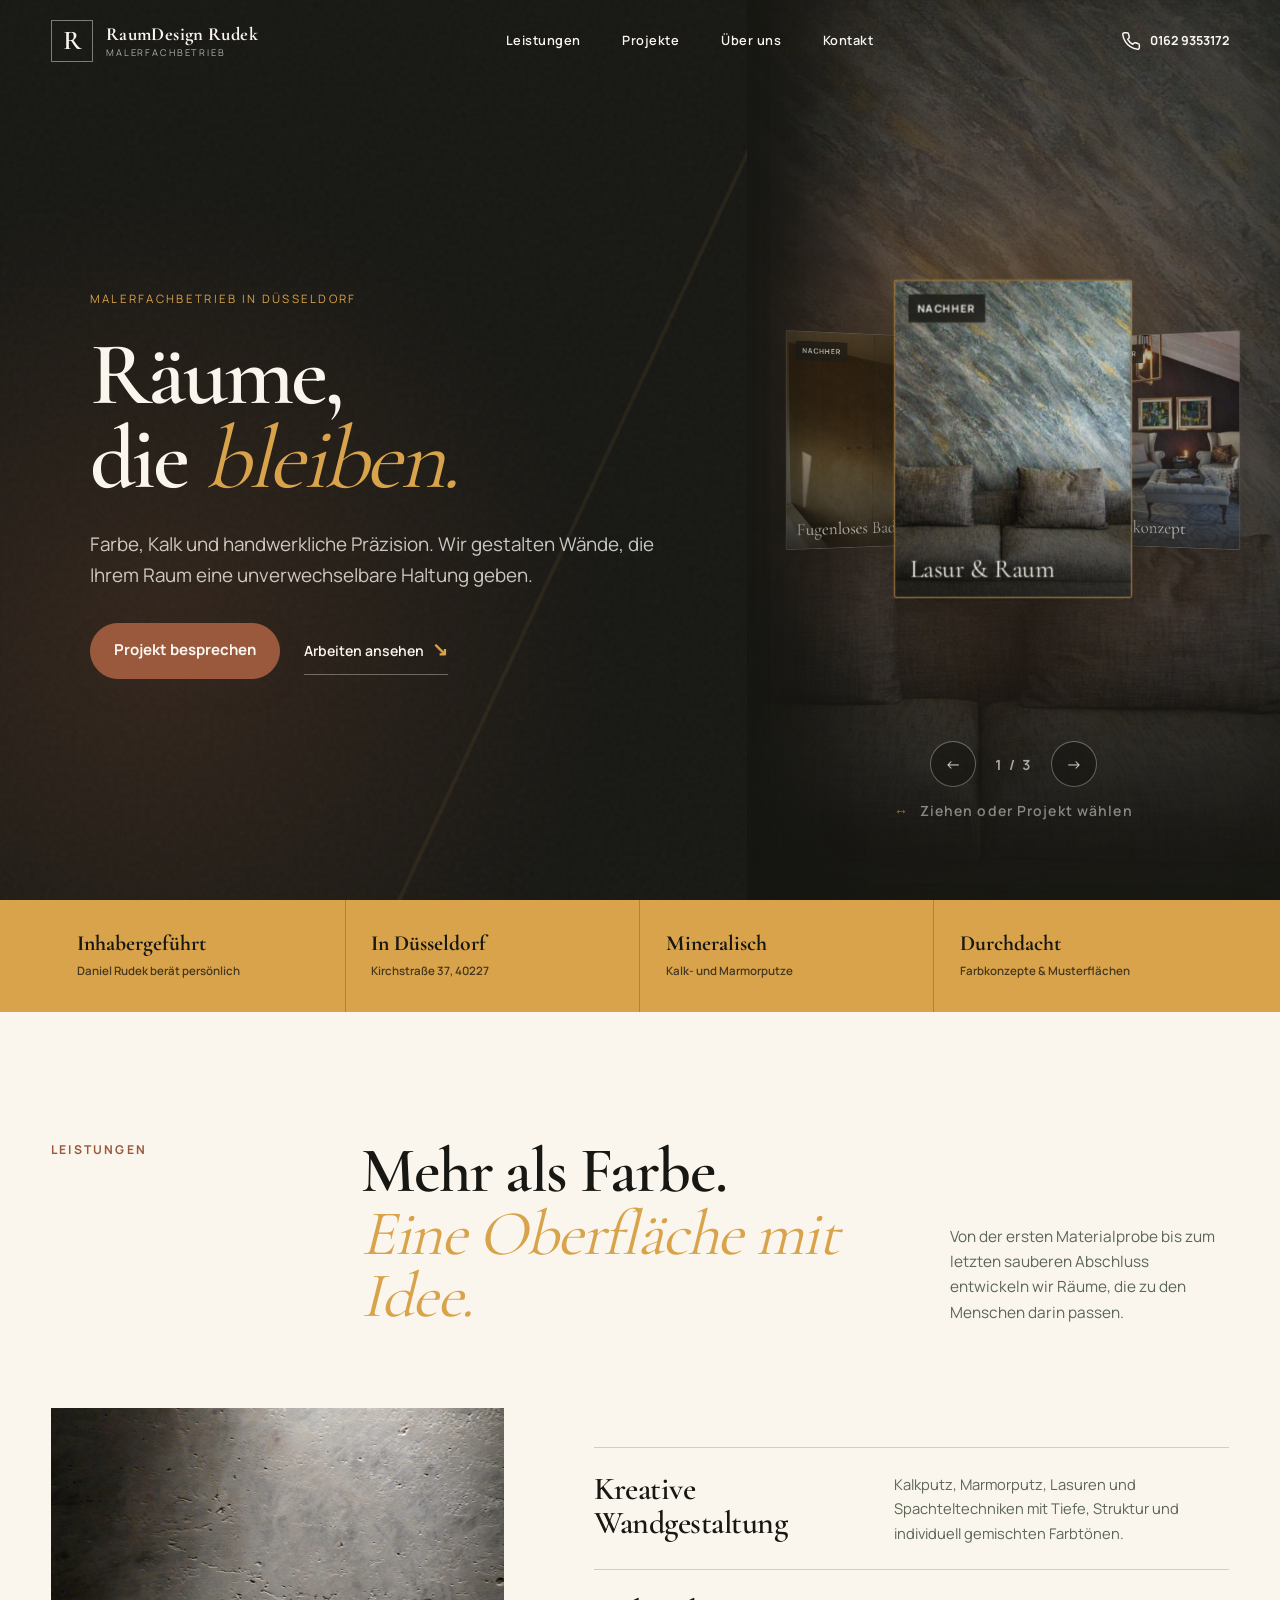
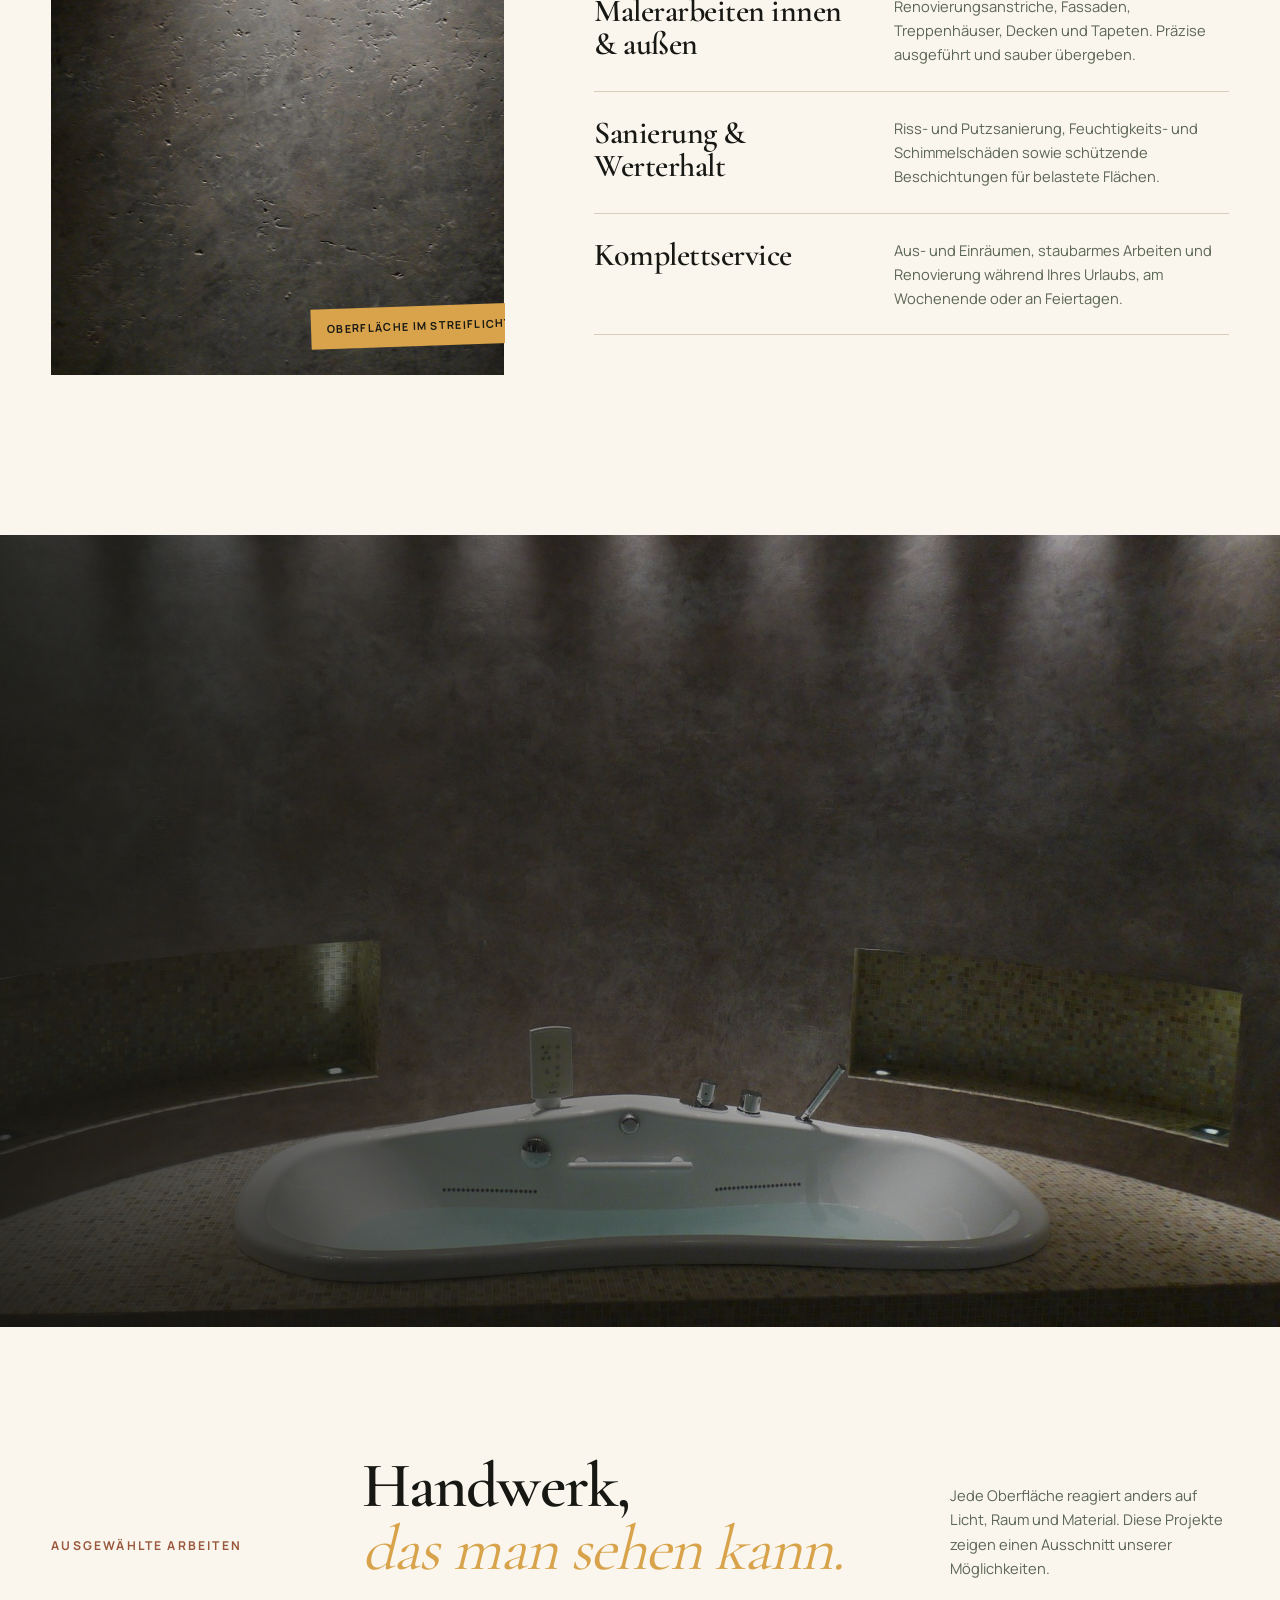
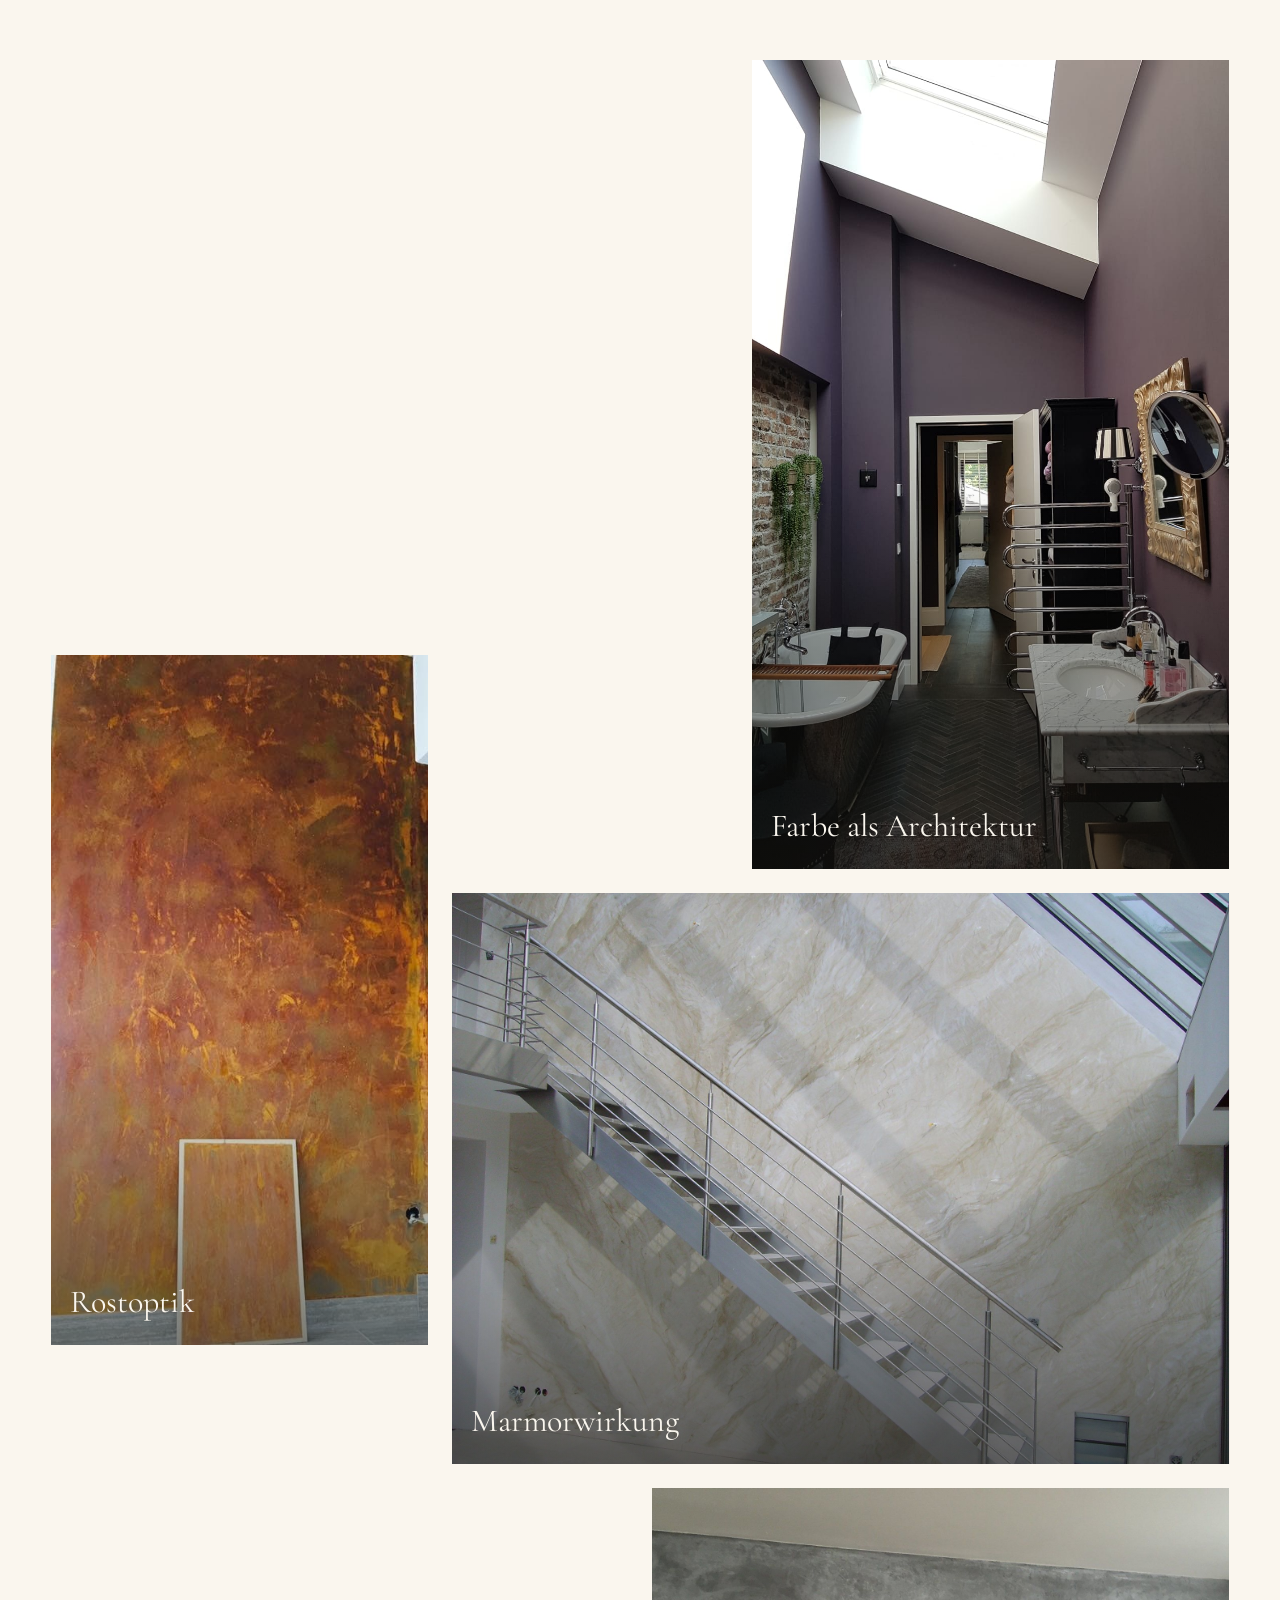
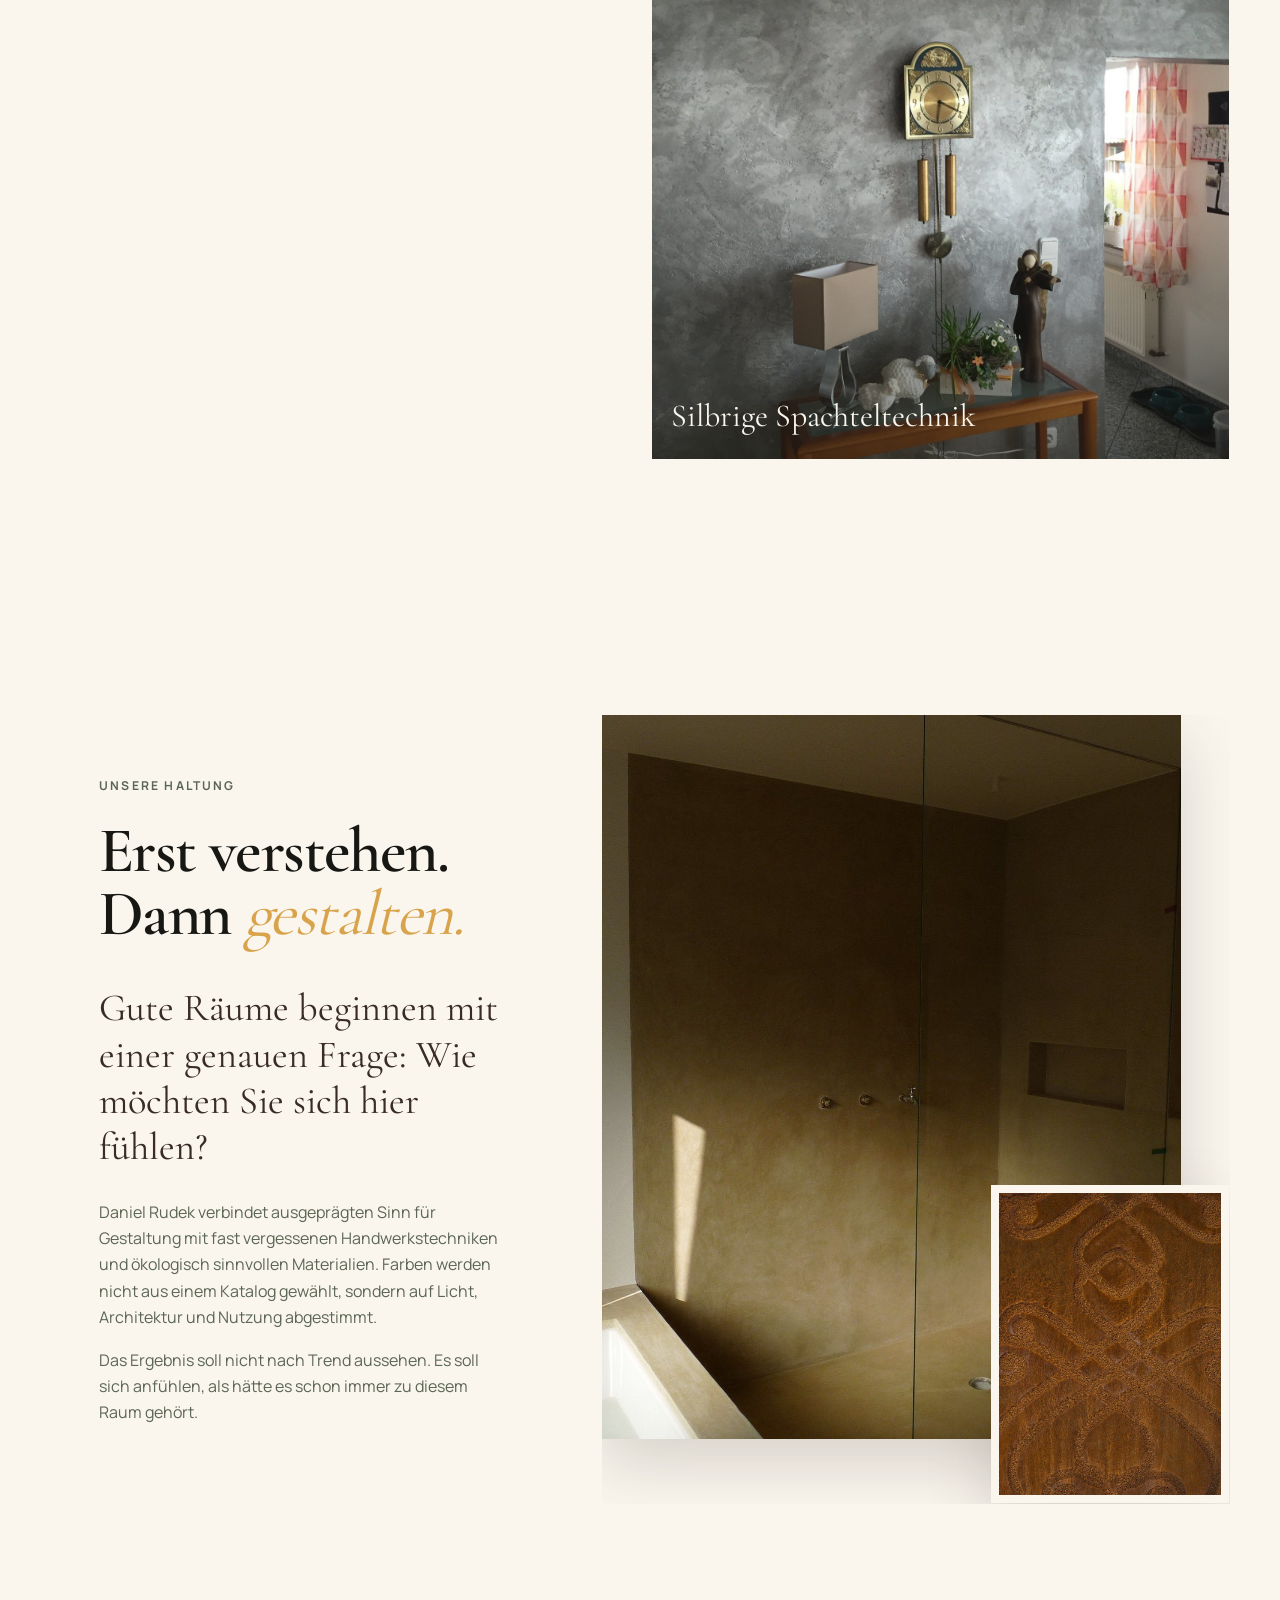
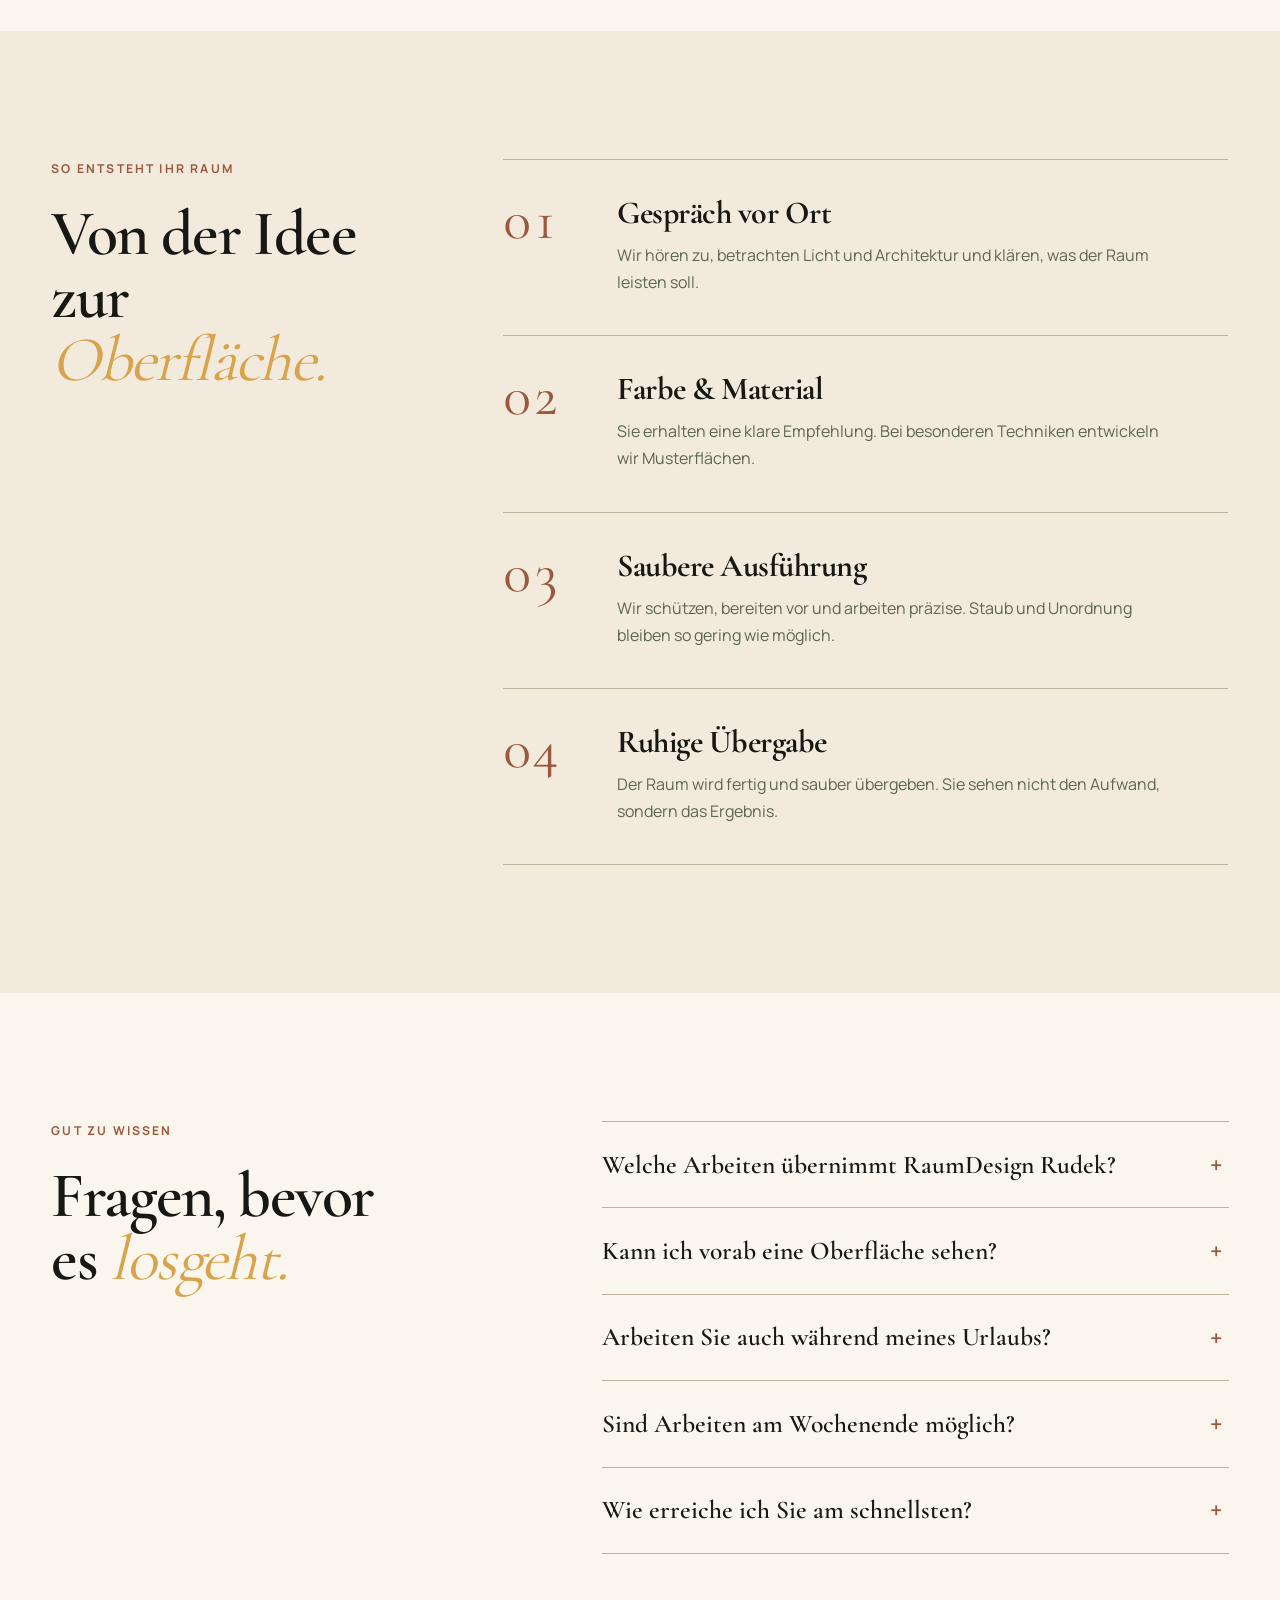
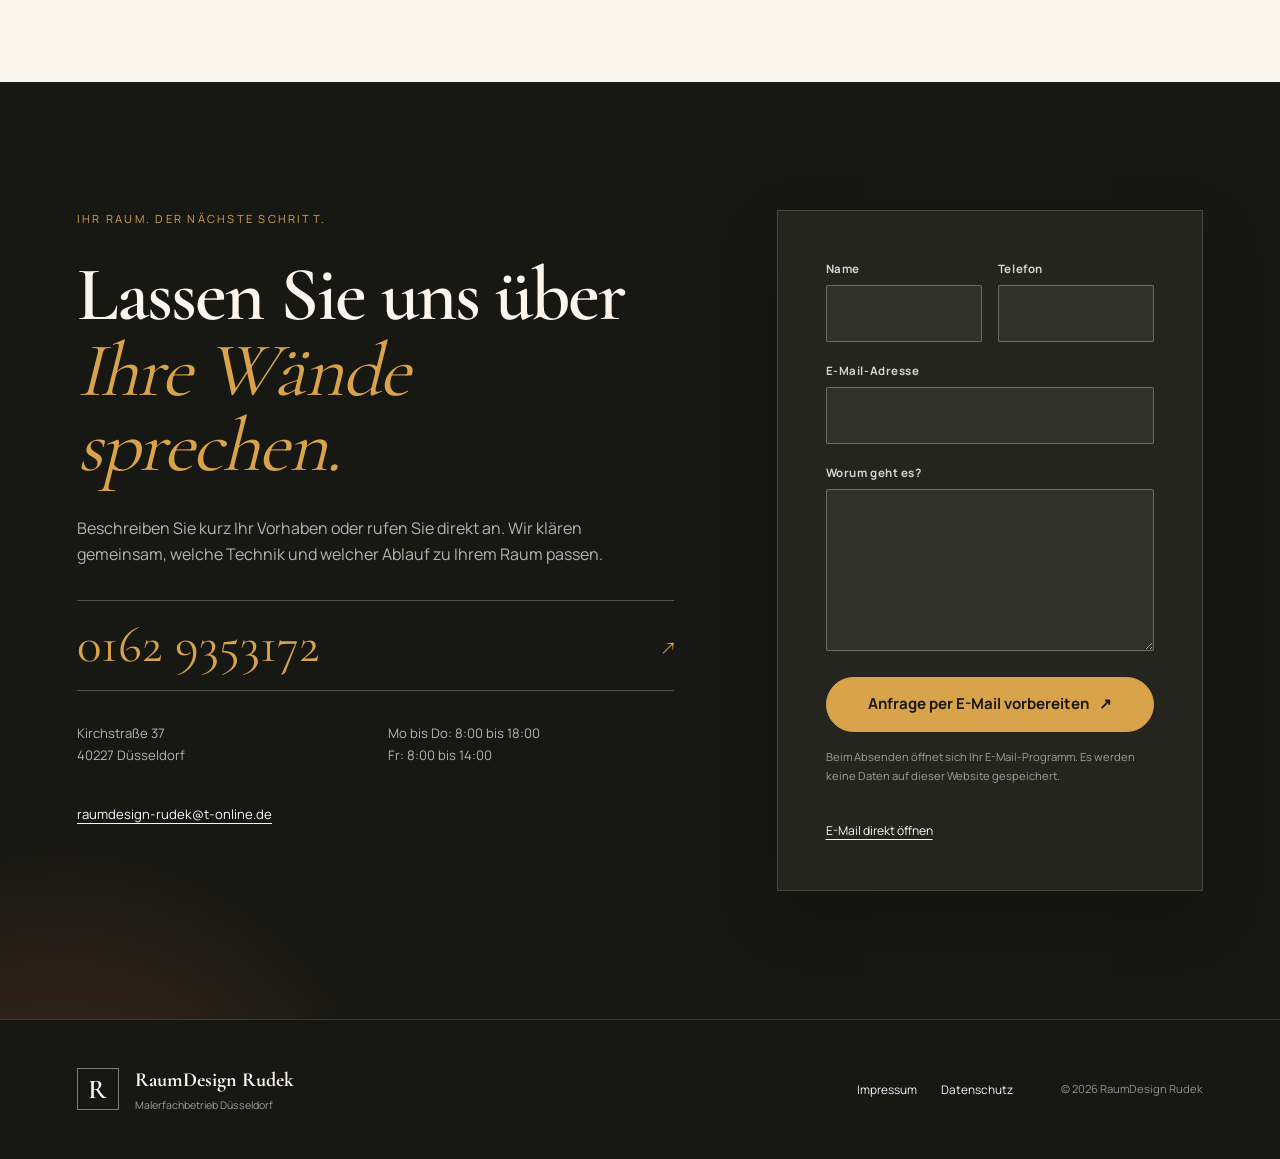
==== commit b99d9c05: "Add interactive material transformation hero" ====
--- a/index.html
+++ b/index.html
@@ -7,11 +7,13 @@
   <meta name="description" content="Kreative Wandgestaltung, Kalk- und Marmorputze, Farbkonzepte und Malerarbeiten in Düsseldorf. RaumDesign Rudek gestaltet Räume mit Charakter.">
   <meta name="robots" content="index, follow">
   <meta name="theme-color" content="#171713">
+  <link rel="canonical" href="https://raumdesign-rudek-gpt5-6.vercel.app/">
   <meta property="og:type" content="website">
   <meta property="og:locale" content="de_DE">
   <meta property="og:title" content="RaumDesign Rudek | Räume mit Handschrift">
   <meta property="og:description" content="Mineralische Oberflächen, durchdachte Farbkonzepte und präzises Malerhandwerk aus Düsseldorf.">
-  <meta property="og:image" content="assets/images/HQZN6305-1920w.JPG">
+  <meta property="og:url" content="https://raumdesign-rudek-gpt5-6.vercel.app/">
+  <meta property="og:image" content="https://raumdesign-rudek-gpt5-6.vercel.app/assets/images/HQZN6305-1920w.JPG">
   <meta name="twitter:card" content="summary_large_image">
   <link rel="icon" href="favicon.svg" type="image/svg+xml">
   <link rel="stylesheet" href="assets/css/style.css">
@@ -82,12 +84,57 @@
           <a class="text-link" href="#projekte">Arbeiten ansehen <span aria-hidden="true">↘</span></a>
         </div>
       </div>
-      <figure class="hero-visual">
-        <img src="assets/images/4aabedac-e34f-4d21-bbd4-e9bec39d3ec7-1920w.jpg" width="1920" height="1080" alt="Von RaumDesign Rudek gestalteter Wohnraum mit blau-goldener Wandlasur">
-        <figcaption><span>Farbe & Raum</span><span>Düsseldorf</span></figcaption>
-      </figure>
-      <div class="hero-material" aria-hidden="true">
-        <img src="assets/images/IMG_0593-2880w.JPG" width="900" height="1200" alt="">
+      <div class="hero-showcase" data-hero-showcase aria-label="Projektverwandlungen von RaumDesign Rudek">
+        <img class="hero-showcase-backdrop" src="assets/images/4aabedac-e34f-4d21-bbd4-e9bec39d3ec7-1920w.jpg" width="1024" height="576" alt="" aria-hidden="true">
+        <div class="hero-showcase-glow" aria-hidden="true"></div>
+
+        <div class="hero-orbit" data-hero-orbit role="region" aria-roledescription="Karussell" aria-label="Gestaltete Projekte auswählen">
+          <div class="hero-project-track" data-hero-track>
+            <button class="hero-project" type="button" data-hero-project data-index="0" data-title="Lasur und Raum" data-before="assets/images/hero-ausgang-lasur.JPG" data-after="assets/images/4aabedac-e34f-4d21-bbd4-e9bec39d3ec7-1920w.jpg" aria-label="Lasur und Raum, Projekt öffnen">
+              <img src="assets/images/4aabedac-e34f-4d21-bbd4-e9bec39d3ec7-1920w.jpg" width="1024" height="576" alt="Wohnraum mit blau-goldener Wandlasur von RaumDesign Rudek">
+              <span>Lasur &amp; Raum</span>
+            </button>
+            <button class="hero-project" type="button" data-hero-project data-index="1" data-title="Raumkonzept" data-before="assets/images/hero-ausgang-raum.JPG" data-after="assets/images/hero-gestaltet-raum.JPG" aria-label="Raumkonzept, Projekt öffnen">
+              <img src="assets/images/hero-gestaltet-raum.JPG" width="960" height="640" alt="Fertig eingerichteter Wohnraum mit dunklem Farbkonzept">
+              <span>Raumkonzept</span>
+            </button>
+            <button class="hero-project" type="button" data-hero-project data-index="2" data-title="Fugenloses Bad" data-before="assets/images/hero-ausgang-bad.JPG" data-after="assets/images/P1010150-1920w.JPG" aria-label="Fugenloses Bad, Projekt öffnen">
+              <img src="assets/images/P1010150-1920w.JPG" width="1920" height="1440" alt="Fugenlose mineralische Badgestaltung in warmem Naturton">
+              <span>Fugenloses Bad</span>
+            </button>
+          </div>
+
+          <div class="hero-orbit-footer">
+            <div class="hero-orbit-controls" aria-label="Karussell steuern">
+              <button type="button" class="hero-orbit-button" data-hero-prev aria-label="Vorheriges Projekt">←</button>
+              <p><span data-hero-current>1</span> / 3</p>
+              <button type="button" class="hero-orbit-button" data-hero-next aria-label="Nächstes Projekt">→</button>
+            </div>
+            <p class="hero-orbit-hint"><span aria-hidden="true">↔</span> Ziehen oder Projekt wählen</p>
+          </div>
+          <p class="sr-only" data-hero-status aria-live="polite">Projekt 1 von 3: Lasur und Raum</p>
+        </div>
+
+        <div class="hero-transformation" data-hero-transformation hidden role="group" aria-label="Vergleich von Ausgang und gestalteter Oberfläche">
+          <button type="button" class="hero-transform-close" data-hero-close aria-label="Projektansicht schließen">×</button>
+          <div class="hero-transform-frame">
+            <img class="hero-before-image" data-hero-before src="assets/images/hero-ausgang-lasur.JPG" alt="Ausgangszustand vor der Gestaltung">
+            <div class="hero-after-mask" data-hero-after-mask>
+              <img class="hero-after-image" data-hero-after src="assets/images/4aabedac-e34f-4d21-bbd4-e9bec39d3ec7-1920w.jpg" alt="Gestaltete Oberfläche von RaumDesign Rudek">
+            </div>
+            <span class="hero-light-sweep" aria-hidden="true"></span>
+            <span class="hero-state-label hero-state-before">Ausgang</span>
+            <span class="hero-state-label hero-state-after">Gestaltet</span>
+          </div>
+          <div class="hero-transform-meta">
+            <div>
+              <span>Materialverwandlung</span>
+              <strong data-hero-transform-title>Lasur und Raum</strong>
+            </div>
+            <button type="button" data-hero-replay>Erneut ansehen</button>
+          </div>
+          <p class="sr-only" data-hero-transform-status aria-live="polite"></p>
+        </div>
       </div>
     </section>
 
--- a/assets/css/style.css
+++ b/assets/css/style.css
@@ -50,6 +50,7 @@
 .skip-link{position:fixed;z-index:200;left:1rem;top:1rem;transform:translateY(-180%);background:var(--gold);color:var(--ink);padding:.8rem 1rem;font-weight:700;border-radius:2px;transition:transform .2s ease}
 .skip-link:focus{transform:translateY(0)}
 :focus-visible{outline:3px solid var(--gold);outline-offset:4px}
+.sr-only{position:absolute!important;width:1px!important;height:1px!important;padding:0!important;margin:-1px!important;overflow:hidden!important;clip:rect(0,0,0,0)!important;white-space:nowrap!important;border:0!important}
 
 .section{max-width:var(--container);margin-inline:auto;padding:var(--section-space) clamp(1.125rem,4vw,4rem)}
 .section-index{font-size:.76rem;font-weight:700;text-transform:uppercase;letter-spacing:.18em;color:var(--clay);margin-bottom:1.5rem}
@@ -98,12 +99,52 @@
 .text-link{min-height:48px;display:inline-flex;align-items:center;gap:.5rem;border-bottom:1px solid rgba(250,246,238,.35);font-size:.88rem;font-weight:600}
 .text-link span{color:var(--gold);font-size:1.2rem;transition:transform .22s var(--ease-out)}
 .text-link:hover span{transform:translate(.2rem,.2rem)}
-.hero-visual{position:relative;z-index:1;margin:0;height:100svh;min-height:680px;overflow:hidden}
-.hero-visual::after{content:"";position:absolute;inset:0;background:linear-gradient(90deg,rgba(23,23,19,.24),transparent 35%),linear-gradient(0deg,rgba(23,23,19,.35),transparent 35%)}
-.hero-visual img{width:100%;height:100%;object-fit:cover;object-position:48% center;transform:scale(1.05);animation:heroImage 1.4s .1s var(--ease-out) forwards}
-.hero-visual figcaption{position:absolute;z-index:2;left:1.5rem;right:1.5rem;bottom:1.6rem;display:flex;justify-content:space-between;font-size:.64rem;text-transform:uppercase;letter-spacing:.16em;color:rgba(250,246,238,.72)}
-.hero-material{position:absolute;z-index:3;right:calc(41.67% - 54px);bottom:8%;width:108px;height:150px;box-shadow:var(--shadow-4);overflow:hidden;transform:rotate(2deg);animation:swatchFloat 5s 1.4s ease-in-out infinite}
-.hero-material img{width:100%;height:100%;object-fit:cover}
+.hero-showcase{position:relative;z-index:1;height:100svh;min-height:680px;overflow:hidden;isolation:isolate;background:var(--umber)}
+.hero-showcase::before{content:"";position:absolute;z-index:-1;inset:0;background:linear-gradient(90deg,rgba(23,23,19,.95),rgba(23,23,19,.3) 32%,rgba(23,23,19,.42)),linear-gradient(0deg,rgba(23,23,19,.88),transparent 48%)}
+.hero-showcase::after{content:"";position:absolute;z-index:7;inset:0;pointer-events:none;box-shadow:inset 34px 0 60px rgba(23,23,19,.52),inset 0 -110px 100px rgba(23,23,19,.48)}
+.hero-showcase-backdrop{position:absolute;z-index:-2;inset:0;width:100%;height:100%;object-fit:cover;object-position:center;filter:saturate(.72) contrast(1.08);opacity:.46;transform:scale(1.05);animation:heroImage 1.4s .1s var(--ease-out) forwards}
+.hero-showcase-glow{position:absolute;z-index:-1;inset:0;background:radial-gradient(circle at 50% 42%,rgba(216,163,74,.23),transparent 34%),radial-gradient(circle at 50% 45%,rgba(154,89,61,.28),transparent 58%);animation:stageBreath 6s 1s ease-in-out infinite}
+.hero-orbit{position:relative;z-index:4;height:100%;padding:6.5rem 1.1rem 1.3rem;display:flex;flex-direction:column;justify-content:center;touch-action:pan-y;user-select:none}
+.hero-project-track{position:relative;height:min(66vh,580px);min-height:390px;perspective:1100px;cursor:grab;transform-style:preserve-3d}
+.hero-project-track.is-dragging{cursor:grabbing}
+.hero-project{--x:0%;--z:0px;--ry:0deg;--scale:1;--card-opacity:1;position:absolute;z-index:var(--layer,3);left:50%;top:48%;width:clamp(170px,46%,270px);aspect-ratio:3/4;padding:0;border:1px solid rgba(250,246,238,.28);border-radius:2px;overflow:hidden;background:var(--umber);box-shadow:0 26px 64px rgba(23,23,19,.48);cursor:pointer;opacity:var(--card-opacity);transform:translate3d(calc(-50% + var(--x)),-50%,var(--z)) rotateY(var(--ry)) scale(var(--scale));transform-style:preserve-3d;transition:transform .72s var(--ease-out),opacity .45s ease,border-color .25s ease,filter .45s ease;will-change:transform}
+.hero-project:nth-child(1){--x:0%;--z:42px;--ry:0deg;--scale:1;--layer:5}
+.hero-project:nth-child(2){--x:72%;--z:-130px;--ry:-24deg;--scale:.78;--card-opacity:.72;--layer:3}
+.hero-project:nth-child(3){--x:-72%;--z:-130px;--ry:24deg;--scale:.78;--card-opacity:.72;--layer:3}
+.hero-project::before{content:"Nachher";position:absolute;z-index:3;left:.8rem;top:.8rem;padding:.35rem .55rem;background:rgba(23,23,19,.78);color:var(--bone);font-size:.62rem;font-weight:700;letter-spacing:.12em;text-transform:uppercase;backdrop-filter:blur(8px)}
+.hero-project::after{content:"";position:absolute;z-index:1;inset:0;background:linear-gradient(0deg,rgba(23,23,19,.84),transparent 54%);transition:opacity .3s ease}
+.hero-project img{width:100%;height:100%;object-fit:cover;pointer-events:none;transition:transform .8s var(--ease-out),filter .45s ease}
+.hero-project span{position:absolute;z-index:3;left:.9rem;right:.9rem;bottom:.85rem;color:var(--bone);font-family:var(--font-display);font-size:clamp(1.15rem,2vw,1.55rem);line-height:1;text-align:left;text-shadow:0 2px 10px rgba(23,23,19,.65)}
+.hero-project[data-active="true"]{border-color:rgba(216,163,74,.78)}
+.hero-project[data-active="true"] img{animation:activeMaterial 5.8s ease-in-out infinite}
+.hero-project:hover::after,.hero-project:focus-visible::after{opacity:.55}
+.hero-project:hover img{filter:saturate(1.1)}
+.hero-orbit-footer{position:relative;z-index:8;display:flex;flex-direction:column;align-items:center;gap:.75rem;color:rgba(250,246,238,.74)}
+.hero-orbit-controls{display:flex;align-items:center;justify-content:center;gap:.75rem}
+.hero-orbit-controls p{min-width:3.2rem;margin:0;text-align:center;font-size:.875rem;font-weight:700;letter-spacing:.12em;font-variant-numeric:tabular-nums}
+.hero-orbit-button{width:46px;height:46px;border-radius:50%;border:1px solid rgba(250,246,238,.4);background:rgba(23,23,19,.66);color:var(--bone);cursor:pointer;transition:background-color .2s ease,border-color .2s ease,transform .2s var(--ease-out)}
+.hero-orbit-button:hover{background:var(--clay);border-color:var(--clay);transform:translateY(-2px)}
+.hero-orbit-hint{margin:0;font-size:.875rem;font-weight:600;letter-spacing:.08em}
+.hero-orbit-hint span{display:inline-block;margin-right:.4rem;color:var(--gold)}
+
+.hero-transformation{position:absolute;z-index:12;inset:5.8rem 1rem 1rem;display:grid;grid-template-rows:minmax(0,1fr) auto;gap:.85rem;background:rgba(23,23,19,.9);box-shadow:0 30px 90px rgba(23,23,19,.62);animation:heroFocus .68s var(--ease-out) both}
+.hero-transformation[hidden]{display:none}
+.hero-transform-frame{position:relative;min-height:0;overflow:hidden;background:var(--umber)}
+.hero-transform-frame::after{content:"";position:absolute;z-index:5;inset:0;pointer-events:none;box-shadow:inset 0 0 65px rgba(23,23,19,.38)}
+.hero-before-image,.hero-after-image{position:absolute;inset:0;width:100%;height:100%;object-fit:cover}
+.hero-after-mask{position:absolute;z-index:2;inset:0;clip-path:inset(0 100% 0 0)}
+.hero-light-sweep{position:absolute;z-index:4;top:-8%;bottom:-8%;left:-30%;width:22%;opacity:0;background:linear-gradient(90deg,transparent,rgba(216,163,74,.25) 16%,rgba(250,246,238,.94) 48%,rgba(216,163,74,.5) 70%,transparent);filter:blur(2px);transform:skewX(-7deg);box-shadow:0 0 42px rgba(216,163,74,.72);pointer-events:none}
+.hero-transformation.is-revealing .hero-after-mask{animation:materialReveal 1.4s cubic-bezier(.77,0,.18,1) forwards}
+.hero-transformation.is-revealing .hero-light-sweep{animation:lightSweep 1.4s cubic-bezier(.77,0,.18,1) forwards}
+.hero-transformation.is-complete .hero-after-mask{clip-path:inset(0)}
+.hero-state-label{position:absolute;z-index:6;top:.85rem;padding:.35rem .6rem;background:rgba(23,23,19,.76);color:var(--bone);font-size:.62rem;font-weight:700;letter-spacing:.12em;text-transform:uppercase;backdrop-filter:blur(8px)}
+.hero-state-before{left:.85rem}.hero-state-after{right:.85rem;color:var(--gold)}
+.hero-transform-close{position:absolute;z-index:15;right:.85rem;top:.85rem;width:48px;height:48px;border-radius:50%;border:1px solid rgba(250,246,238,.55);background:rgba(23,23,19,.82);color:var(--bone);font-size:1.7rem;line-height:1;cursor:pointer;box-shadow:0 10px 28px rgba(23,23,19,.35)}
+.hero-transform-meta{display:flex;align-items:center;justify-content:space-between;gap:1rem;padding:.15rem .35rem .1rem;color:var(--bone)}
+.hero-transform-meta>div{display:flex;flex-direction:column;min-width:0}
+.hero-transform-meta span{font-size:.6rem;font-weight:700;letter-spacing:.14em;text-transform:uppercase;color:var(--gold)}
+.hero-transform-meta strong{font-family:var(--font-display);font-size:1.35rem;line-height:1.1;white-space:nowrap;overflow:hidden;text-overflow:ellipsis}
+.hero-transform-meta button{min-height:44px;padding:.65rem .9rem;border:1px solid rgba(250,246,238,.35);background:transparent;color:var(--bone);font-size:.7rem;font-weight:700;cursor:pointer}
 
 /* Facts */
 .fact-strip{background:var(--gold);display:grid;grid-template-columns:repeat(4,1fr);padding:0 clamp(1.125rem,4vw,4rem)}
@@ -246,6 +287,11 @@
 @keyframes heroWipe{from{opacity:0;clip-path:inset(0 0 100% 0);transform:translateY(18px)}to{opacity:1;clip-path:inset(0);transform:none}}
 @keyframes heroImage{from{transform:scale(1.12);filter:saturate(.6)}to{transform:scale(1.02);filter:saturate(1)}}
 @keyframes swatchFloat{0%,100%{transform:rotate(2deg) translateY(0)}50%{transform:rotate(-1deg) translateY(-10px)}}
+@keyframes stageBreath{0%,100%{opacity:.72;transform:scale(1)}50%{opacity:1;transform:scale(1.06)}}
+@keyframes activeMaterial{0%,100%{transform:scale(1.02)}50%{transform:scale(1.055)}}
+@keyframes heroFocus{from{opacity:0;transform:scale(.82) translateY(18px)}to{opacity:1;transform:none}}
+@keyframes materialReveal{from{clip-path:inset(0 100% 0 0)}to{clip-path:inset(0)}}
+@keyframes lightSweep{0%{opacity:0;transform:translateX(0) skewX(-7deg)}12%{opacity:1}82%{opacity:1}100%{opacity:0;transform:translateX(610%) skewX(-7deg)}}
 @keyframes faqOpen{from{opacity:0;transform:translateY(-8px)}to{opacity:1;transform:none}}
 @keyframes dialogIn{from{opacity:0;transform:scale(.96)}to{opacity:1;transform:none}}
 
@@ -257,7 +303,7 @@
 
 @media (max-width:860px){
   .desktop-nav{display:none}.menu-toggle{display:block}.header-phone{margin-left:auto}
-  .hero{grid-template-columns:1fr;min-height:auto}.hero-copy{padding-top:9.5rem;padding-bottom:3rem}.hero-visual{height:58svh;min-height:430px}.hero-material{right:1.2rem;bottom:calc(58svh - 54px);width:84px;height:116px}
+  .hero{grid-template-columns:1fr;min-height:auto}.hero-copy{padding-top:9.5rem;padding-bottom:3rem}.hero-showcase{height:64svh;min-height:520px}.hero-orbit{padding-top:2rem}.hero-project-track{height:min(48vh,470px);min-height:350px}.hero-transformation{inset:1rem}
   .fact-strip{grid-template-columns:1fr 1fr}.fact-strip>div:nth-child(2){border-right:0}.fact-strip>div:nth-child(-n+2){border-bottom:1px solid rgba(23,23,19,.22)}
   .services-intro,.projects-heading{grid-template-columns:1fr}.services-intro .section-index,.services-intro h2,.services-intro>p:last-child,.projects-heading .section-index,.projects-heading h2,.projects-heading>p:last-child{grid-column:1}.services-intro,.projects-heading{gap:0;margin-bottom:3rem}
   .services-layout{grid-template-columns:1fr;gap:4rem}.services-image{max-width:620px}.service-list article{grid-template-columns:1fr;gap:.8rem}
@@ -270,7 +316,7 @@
   :root{--section-space:5.5rem}
   html{scroll-padding-top:74px}.header-inner{height:74px;gap:.6rem}.mobile-nav{inset:74px 0 0}.brand-copy strong{font-size:1rem}.brand-copy small{letter-spacing:.13em}.brand-mark{width:38px;height:38px}.header-phone{padding:0 .3rem}.menu-toggle{width:44px}
   .hero-copy{padding:8.5rem 1.125rem 2.7rem}.hero h1{font-size:clamp(3.5rem,18vw,5rem)}.hero-lead{font-size:1rem}.hero-actions{align-items:flex-start;gap:.9rem;flex-direction:column}.hero-actions .button{width:100%}.text-link{align-self:flex-start}
-  .hero-visual{height:50svh;min-height:360px}.hero-material{display:none}.hero-visual figcaption{left:1rem;right:1rem;bottom:1rem}
+  .hero-showcase{height:62svh;min-height:500px}.hero-orbit{padding:1.2rem .35rem 1rem}.hero-project-track{height:min(45vh,420px);min-height:330px}.hero-project{width:clamp(154px,48%,205px)}.hero-orbit-hint{font-size:.875rem}.hero-transformation{inset:.65rem}.hero-transform-meta{padding:0 .15rem}.hero-transform-meta strong{font-size:1.12rem}.hero-transform-meta button{padding:.55rem .65rem}
   .fact-strip{padding:0}.fact-strip>div{min-height:104px;padding:1.1rem}.fact-strip strong{font-size:1.15rem}.fact-strip span{font-size:.65rem}
   .section{padding-inline:1.125rem}.services-image::before{left:-1.125rem;bottom:-1.5rem}.services-image figcaption{right:-.4rem}.service-list article{padding:1.3rem 0}
   .material-stage{min-height:72svh}.material-copy{width:auto;padding:5rem 1.125rem}.material-copy blockquote{font-size:clamp(2.8rem,14vw,4.1rem)}
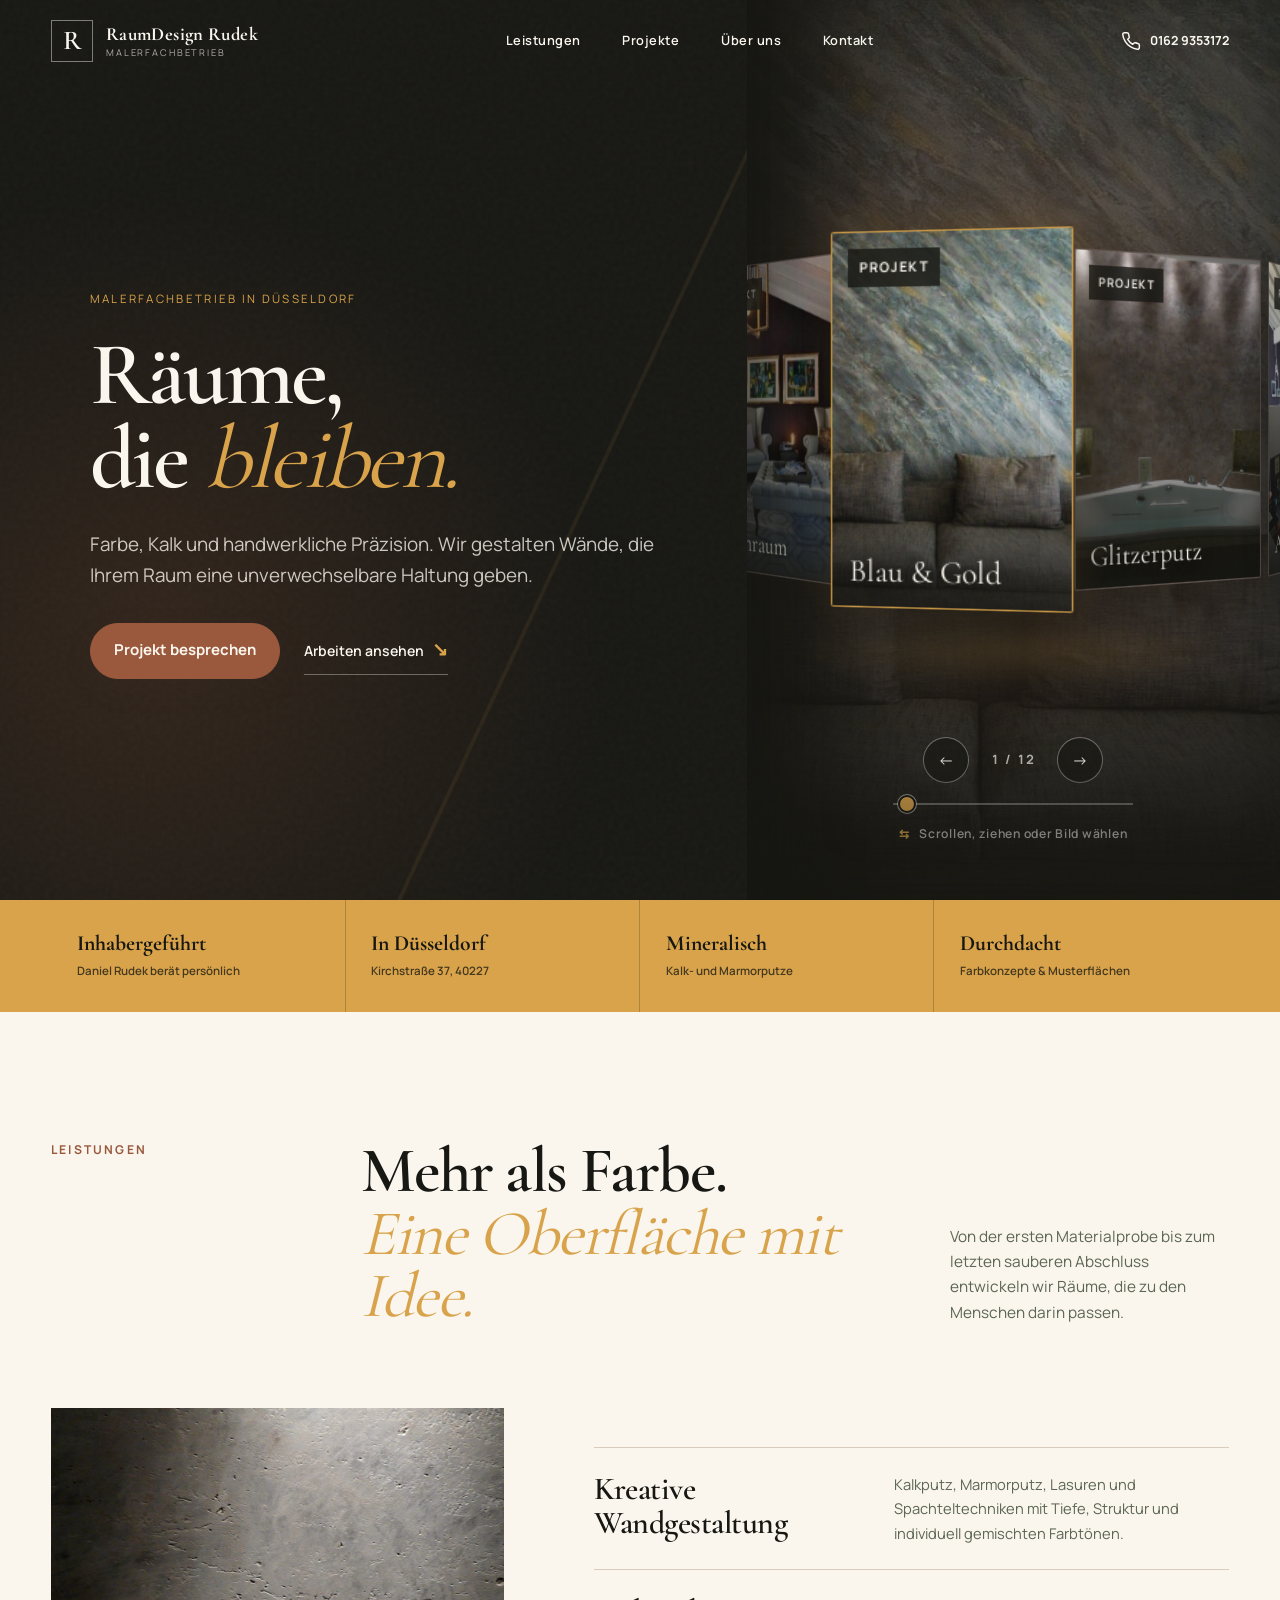
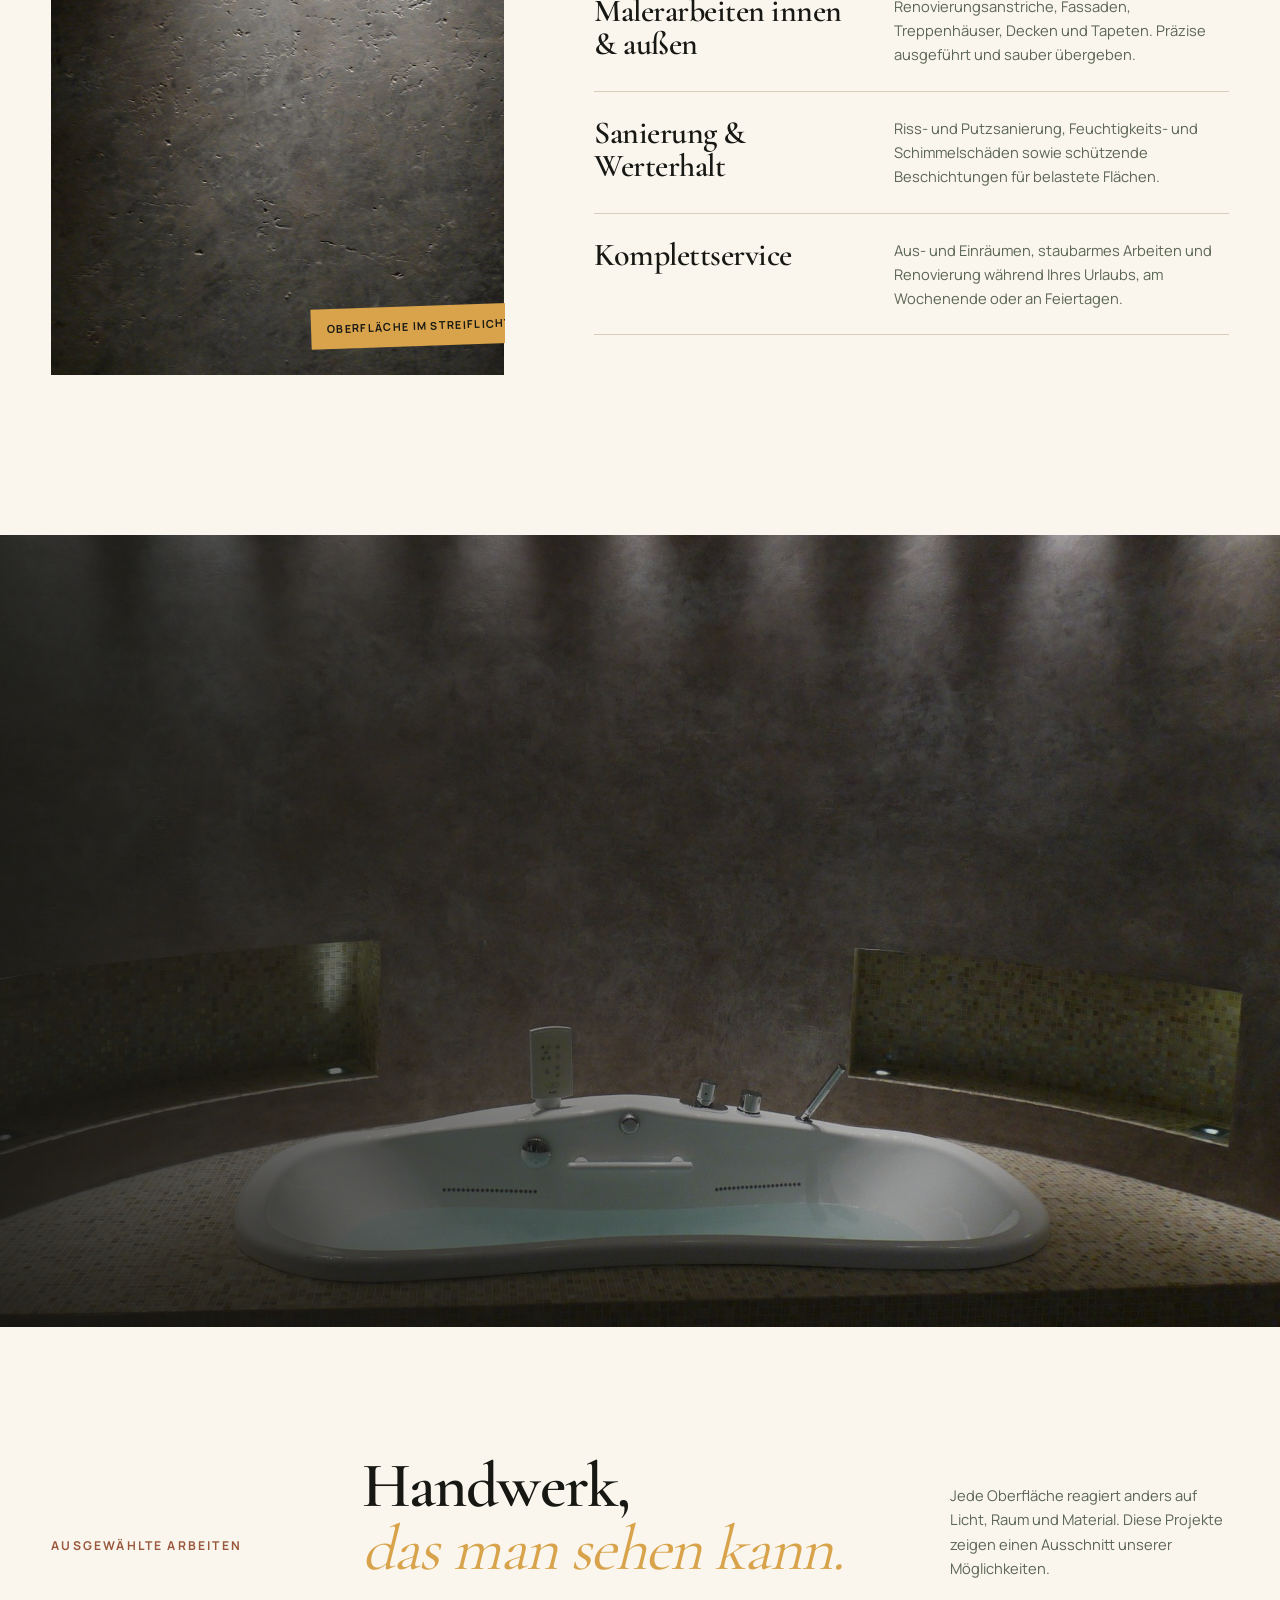
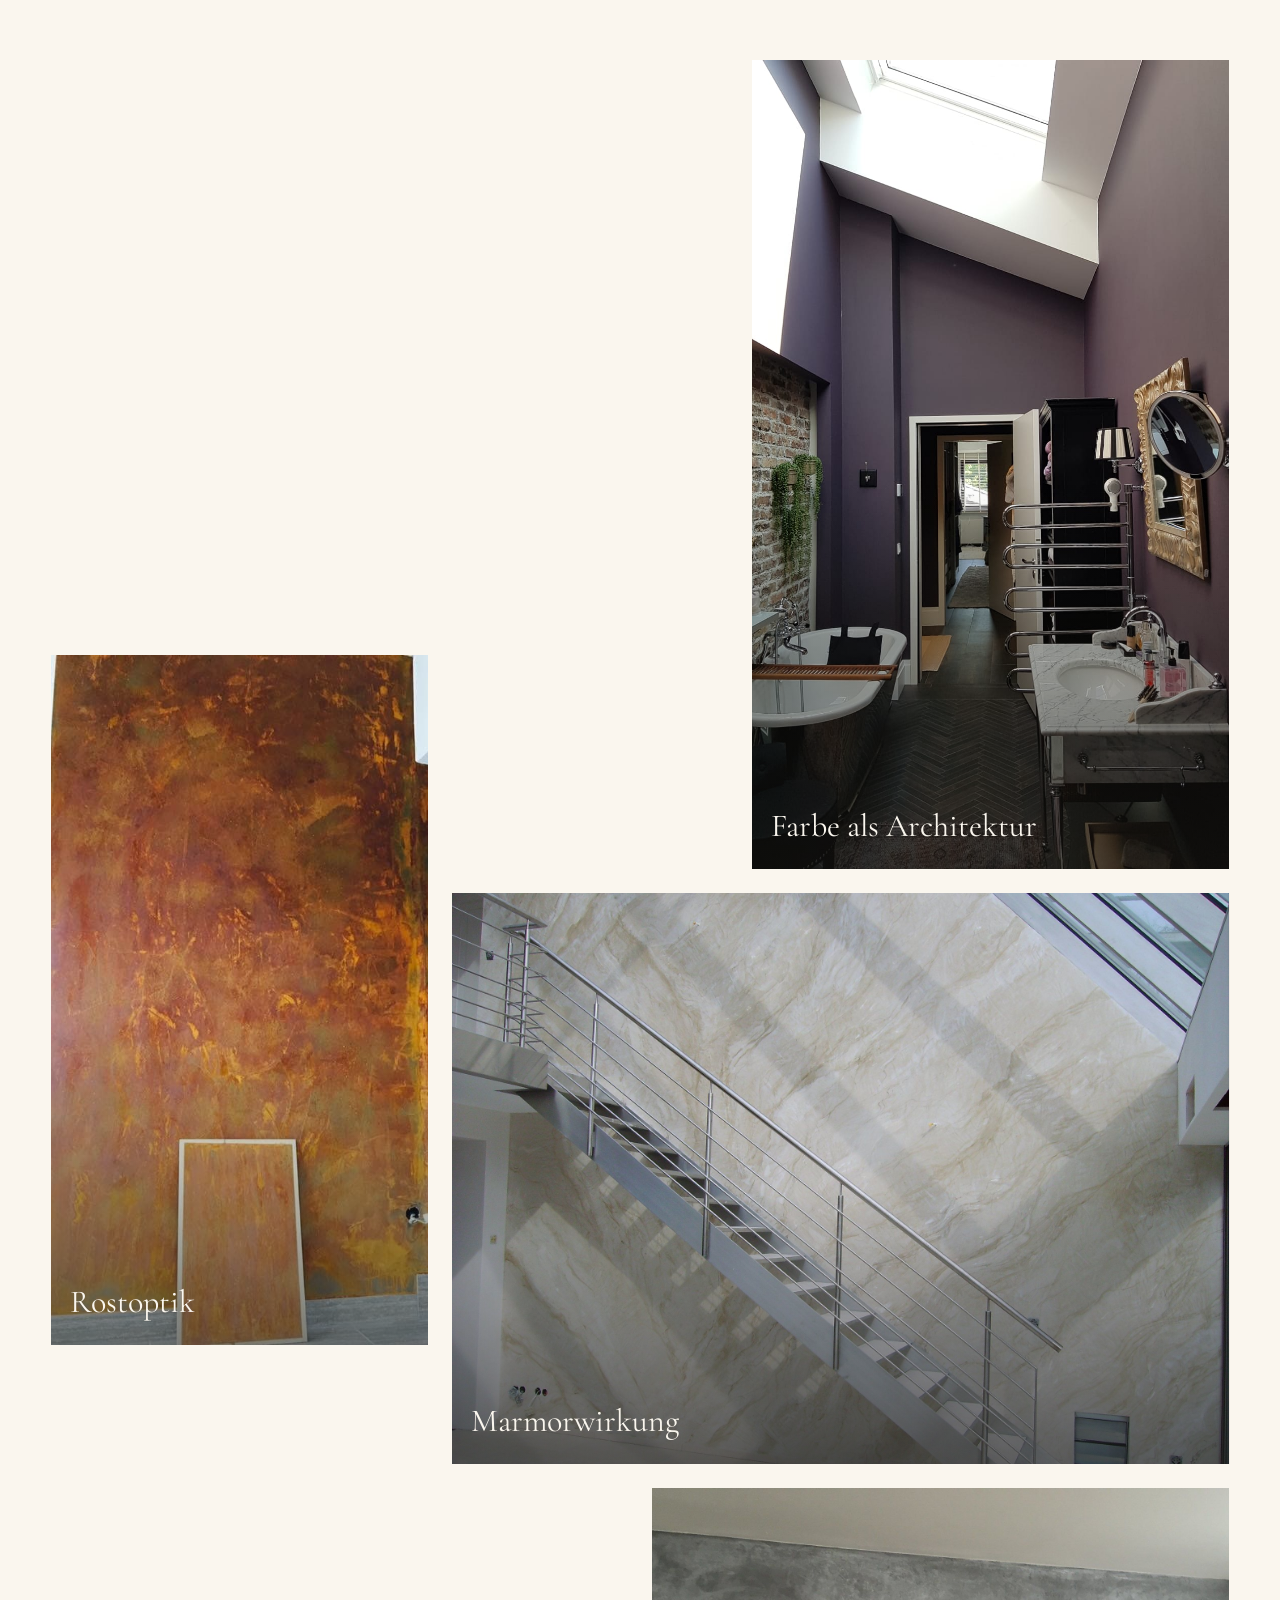
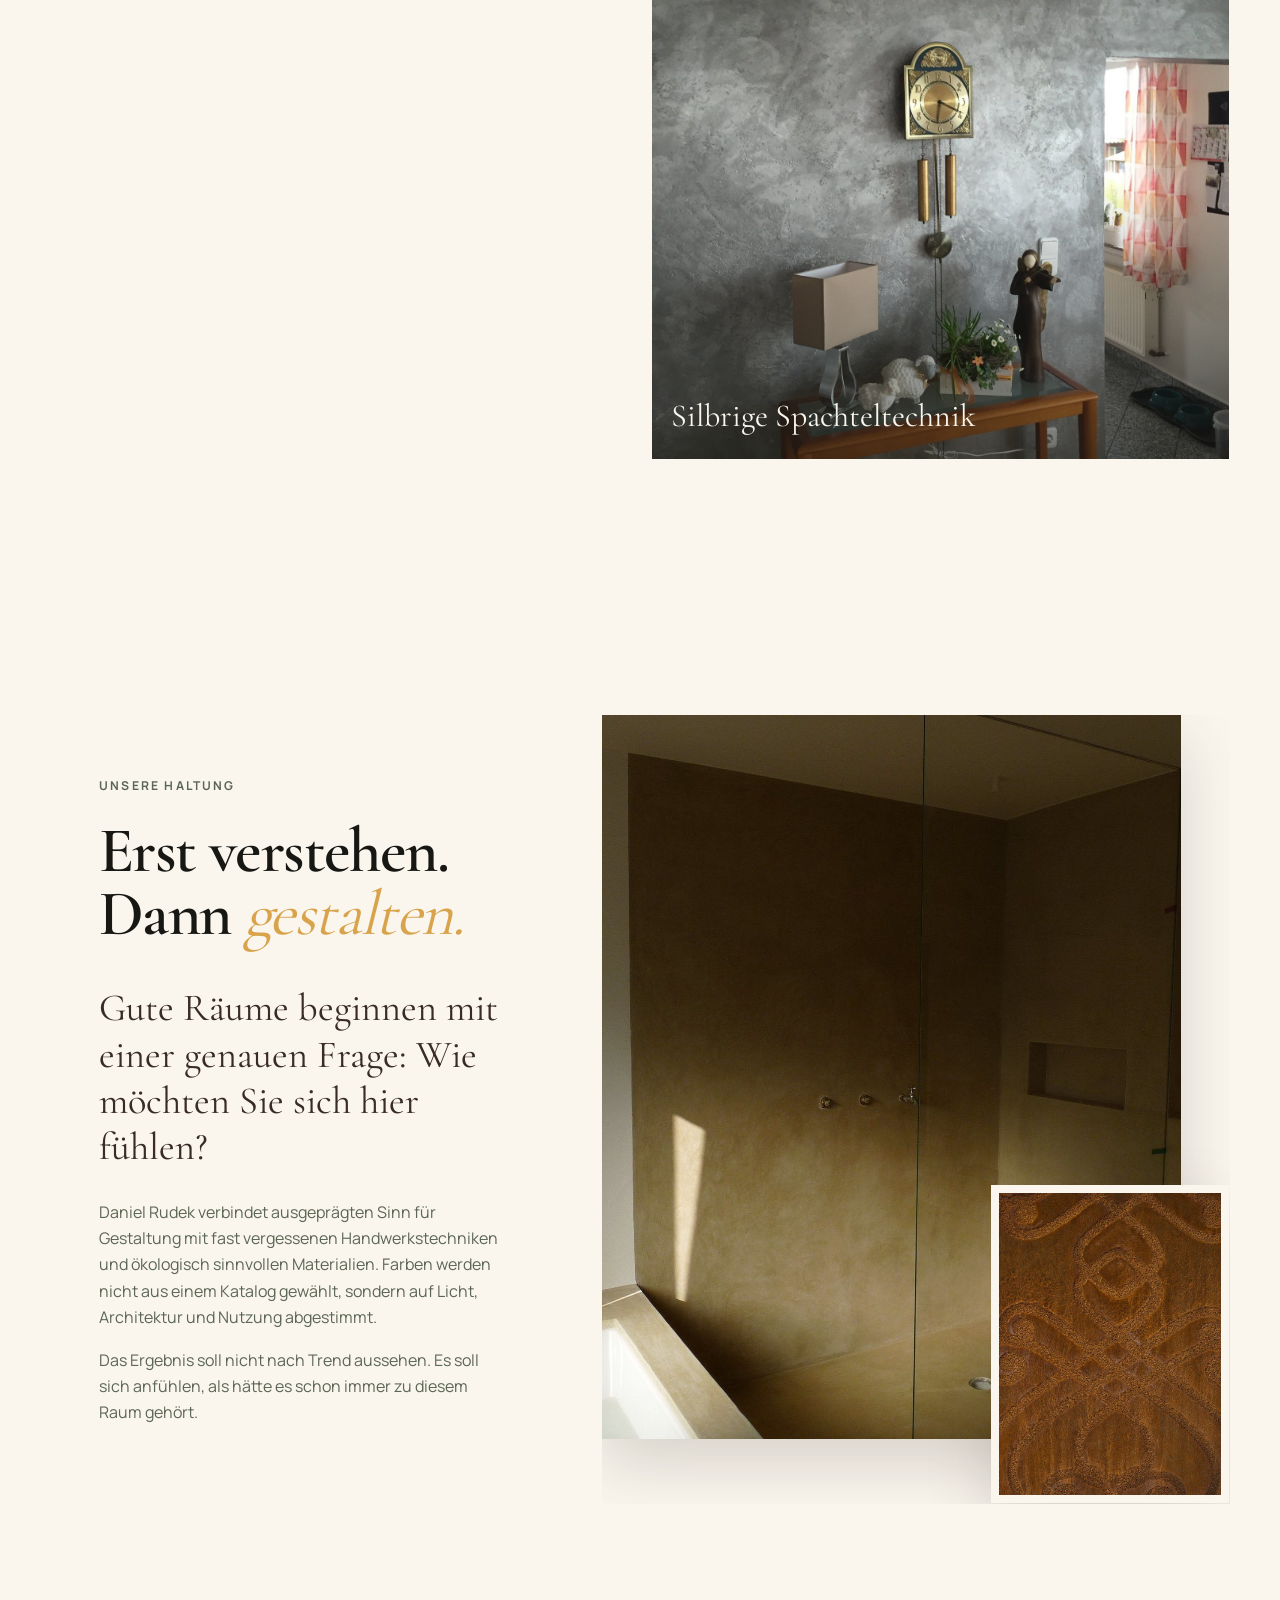
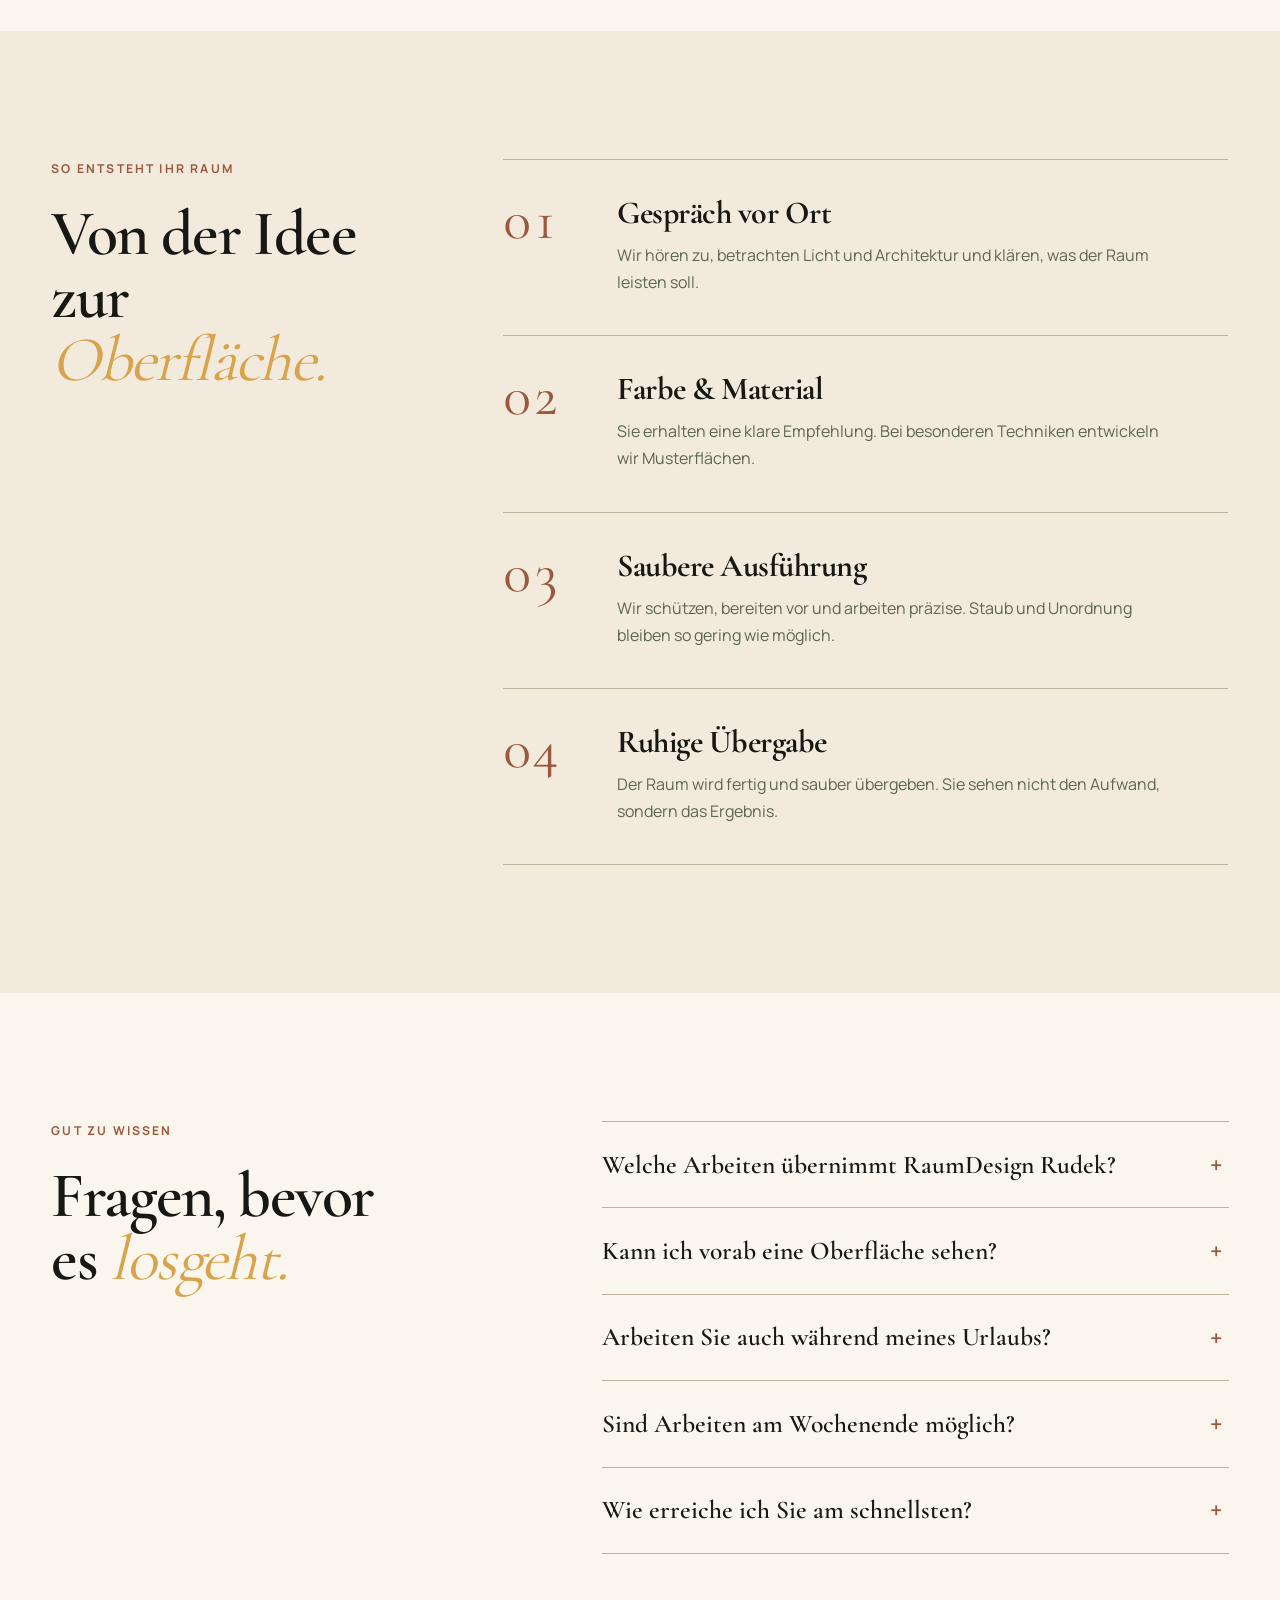
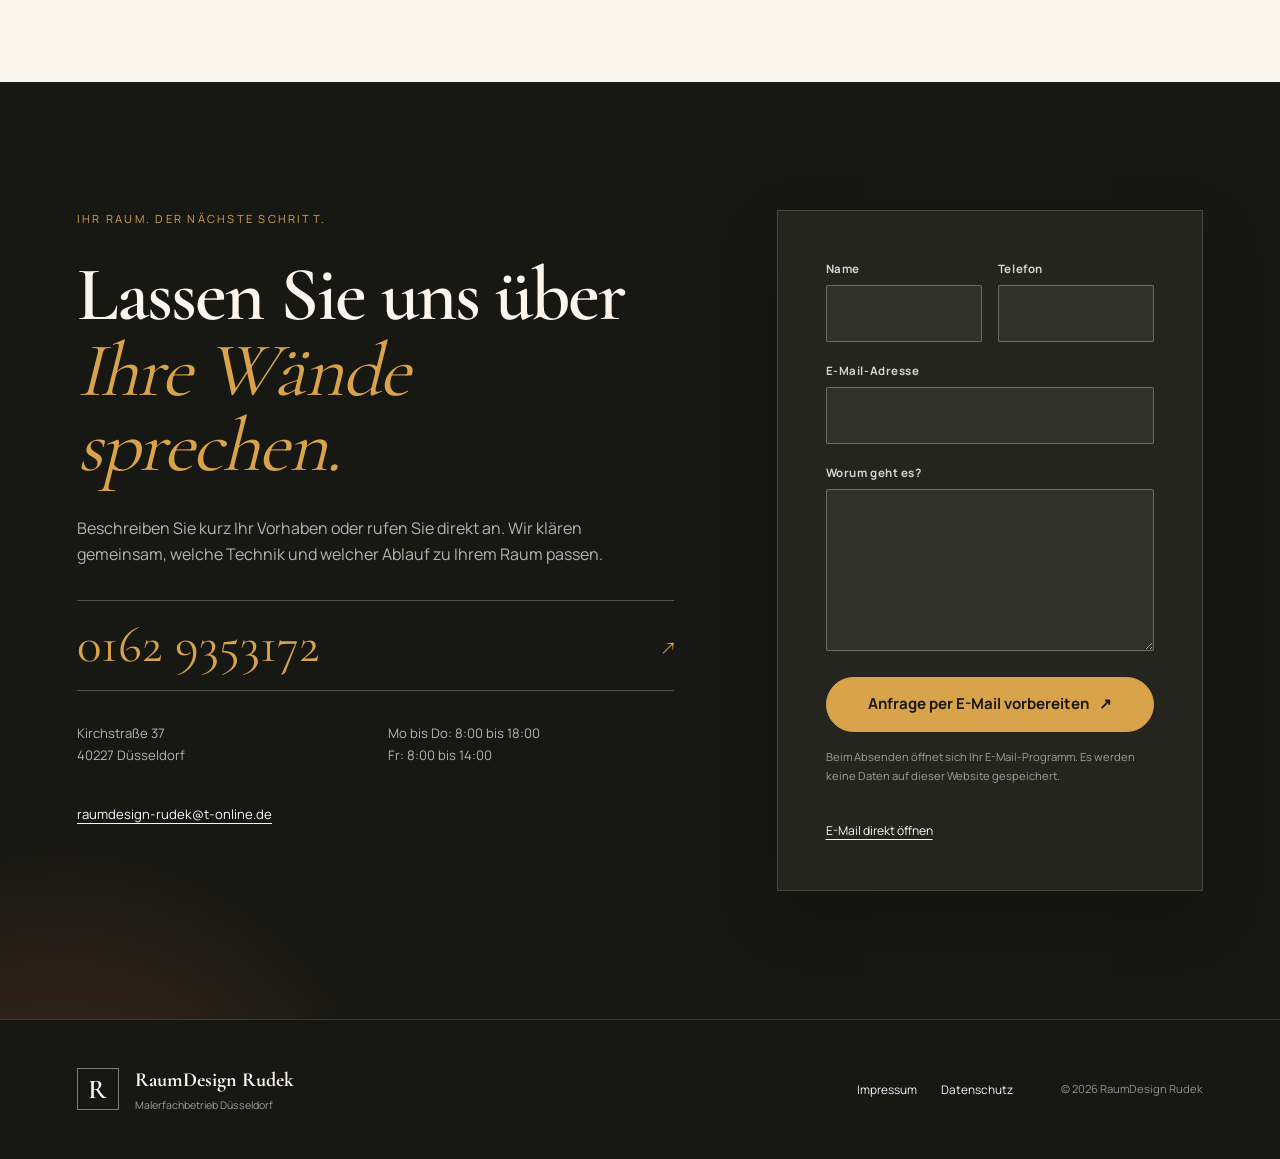
==== commit 3c39dfa8: "Rebuild hero as rotating project cylinder" ====
--- a/index.html
+++ b/index.html
@@ -84,56 +84,93 @@
           <a class="text-link" href="#projekte">Arbeiten ansehen <span aria-hidden="true">↘</span></a>
         </div>
       </div>
-      <div class="hero-showcase" data-hero-showcase aria-label="Projektverwandlungen von RaumDesign Rudek">
+      <div class="hero-showcase" data-hero-showcase aria-label="Rotierendes Projektarchiv von RaumDesign Rudek">
         <img class="hero-showcase-backdrop" src="assets/images/4aabedac-e34f-4d21-bbd4-e9bec39d3ec7-1920w.jpg" width="1024" height="576" alt="" aria-hidden="true">
         <div class="hero-showcase-glow" aria-hidden="true"></div>
 
-        <div class="hero-orbit" data-hero-orbit role="region" aria-roledescription="Karussell" aria-label="Gestaltete Projekte auswählen">
-          <div class="hero-project-track" data-hero-track>
-            <button class="hero-project" type="button" data-hero-project data-index="0" data-title="Lasur und Raum" data-before="assets/images/hero-ausgang-lasur.JPG" data-after="assets/images/4aabedac-e34f-4d21-bbd4-e9bec39d3ec7-1920w.jpg" aria-label="Lasur und Raum, Projekt öffnen">
-              <img src="assets/images/4aabedac-e34f-4d21-bbd4-e9bec39d3ec7-1920w.jpg" width="1024" height="576" alt="Wohnraum mit blau-goldener Wandlasur von RaumDesign Rudek">
-              <span>Lasur &amp; Raum</span>
-            </button>
-            <button class="hero-project" type="button" data-hero-project data-index="1" data-title="Raumkonzept" data-before="assets/images/hero-ausgang-raum.JPG" data-after="assets/images/hero-gestaltet-raum.JPG" aria-label="Raumkonzept, Projekt öffnen">
-              <img src="assets/images/hero-gestaltet-raum.JPG" width="960" height="640" alt="Fertig eingerichteter Wohnraum mit dunklem Farbkonzept">
-              <span>Raumkonzept</span>
-            </button>
-            <button class="hero-project" type="button" data-hero-project data-index="2" data-title="Fugenloses Bad" data-before="assets/images/hero-ausgang-bad.JPG" data-after="assets/images/P1010150-1920w.JPG" aria-label="Fugenloses Bad, Projekt öffnen">
-              <img src="assets/images/P1010150-1920w.JPG" width="1920" height="1440" alt="Fugenlose mineralische Badgestaltung in warmem Naturton">
-              <span>Fugenloses Bad</span>
-            </button>
+        <div class="hero-orbit" data-hero-orbit role="region" aria-roledescription="3D-Karussell" aria-label="Zwölf gestaltete Projekte auswählen">
+          <div class="hero-cylinder-stage" data-hero-track>
+            <div class="hero-cylinder" data-hero-cylinder>
+              <button class="hero-project" type="button" data-hero-project data-index="0" data-title="Lasur in Blau und Gold" aria-label="Lasur in Blau und Gold groß ansehen">
+                <img src="assets/images/4aabedac-e34f-4d21-bbd4-e9bec39d3ec7-1920w.jpg" width="1024" height="576" alt="Wohnraum mit blau-goldener Wandlasur von RaumDesign Rudek" fetchpriority="high">
+                <span>Blau &amp; Gold</span>
+              </button>
+              <button class="hero-project" type="button" data-hero-project data-index="1" data-title="Glitzerputz im Wellnessbad" aria-label="Glitzerputz im Wellnessbad groß ansehen">
+                <img src="assets/images/Glittzerputz-mit-Lasuren-1920w.JPG" width="1920" height="1440" alt="Wellnessbad mit dunklem Glitzerputz und Lasuren">
+                <span>Glitzerputz</span>
+              </button>
+              <button class="hero-project" type="button" data-hero-project data-index="2" data-title="Farbkonzept in Aubergine" aria-label="Farbkonzept in Aubergine groß ansehen">
+                <img src="assets/images/HQZN6305-1920w.JPG" width="1200" height="1600" alt="Offener Wohnraum mit auberginefarbenem Wandkonzept">
+                <span>Aubergine</span>
+              </button>
+              <button class="hero-project" type="button" data-hero-project data-index="3" data-title="Mineralische Silberlasur" aria-label="Mineralische Silberlasur groß ansehen">
+                <img src="assets/images/IMG_0464-270ae91a-1920w.JPG" width="1920" height="1440" alt="Silbrig strukturierte mineralische Wandlasur" loading="lazy" decoding="async">
+                <span>Silberlasur</span>
+              </button>
+              <button class="hero-project" type="button" data-hero-project data-index="4" data-title="Relief in Rostoptik" aria-label="Relief in Rostoptik groß ansehen">
+                <img src="assets/images/IMG_0593-2880w.JPG" width="592" height="900" alt="Handgearbeitetes Relief mit tiefer Rostoptik" loading="lazy" decoding="async">
+                <span>Rostrelief</span>
+              </button>
+              <button class="hero-project" type="button" data-hero-project data-index="5" data-title="Spachteltechnik in Kupfer" aria-label="Spachteltechnik in Kupfer groß ansehen">
+                <img src="assets/images/IMG_2457-1920w.JPG" width="720" height="960" alt="Großflächige Wand in kupferfarbener Spachteltechnik" loading="lazy" decoding="async">
+                <span>Kupferspachtel</span>
+              </button>
+              <button class="hero-project" type="button" data-hero-project data-index="6" data-title="Ornamenttapete im Licht" aria-label="Ornamenttapete im Licht groß ansehen">
+                <img src="assets/images/IMG_4313-1920w.JPG" width="1920" height="1440" alt="Große Ornamenttapete mit warmen Wandleuchten" loading="lazy" decoding="async">
+                <span>Ornament &amp; Licht</span>
+              </button>
+              <button class="hero-project" type="button" data-hero-project data-index="7" data-title="Bad in Aubergine" aria-label="Bad in Aubergine groß ansehen">
+                <img src="assets/images/KUWS5804-1920w.JPG" width="1200" height="1600" alt="Bad mit auberginefarbenen Wänden und Naturstein" loading="lazy" decoding="async">
+                <span>Bad in Aubergine</span>
+              </button>
+              <button class="hero-project" type="button" data-hero-project data-index="8" data-title="Fugenloses Bad" aria-label="Fugenloses Bad groß ansehen">
+                <img src="assets/images/P1010150-1920w.JPG" width="1920" height="1440" alt="Fugenlose mineralische Badgestaltung in warmem Naturton" loading="lazy" decoding="async">
+                <span>Fugenlos</span>
+              </button>
+              <button class="hero-project" type="button" data-hero-project data-index="9" data-title="Betonoptik im Streiflicht" aria-label="Betonoptik im Streiflicht groß ansehen">
+                <img src="assets/images/P1010496-2880w.JPG" width="1920" height="1440" alt="Dunkle Betonoptik mit sichtbarer Handarbeit im Streiflicht" loading="lazy" decoding="async">
+                <span>Betonoptik</span>
+              </button>
+              <button class="hero-project" type="button" data-hero-project data-index="10" data-title="Lasur im Treppenraum" aria-label="Lasur im Treppenraum groß ansehen">
+                <img src="assets/images/Stuhhi-mit-Lasuren-077aab10-1920w.JPG" width="1920" height="1440" alt="Heller Treppenraum mit großflächiger Lasur" loading="lazy" decoding="async">
+                <span>Treppenraum</span>
+              </button>
+              <button class="hero-project" type="button" data-hero-project data-index="11" data-title="Wohnraum in Aubergine" aria-label="Wohnraum in Aubergine groß ansehen">
+                <img src="assets/images/hero-gestaltet-raum.JPG" width="960" height="646" alt="Wohnraum mit tief auberginefarbenen Wänden" loading="lazy" decoding="async">
+                <span>Wohnraum</span>
+              </button>
+            </div>
           </div>
 
           <div class="hero-orbit-footer">
             <div class="hero-orbit-controls" aria-label="Karussell steuern">
               <button type="button" class="hero-orbit-button" data-hero-prev aria-label="Vorheriges Projekt">←</button>
-              <p><span data-hero-current>1</span> / 3</p>
+              <p><span data-hero-current>1</span> / 12</p>
               <button type="button" class="hero-orbit-button" data-hero-next aria-label="Nächstes Projekt">→</button>
             </div>
-            <p class="hero-orbit-hint"><span aria-hidden="true">↔</span> Ziehen oder Projekt wählen</p>
+            <label class="hero-scrubber">
+              <span class="sr-only">Projektzylinder drehen</span>
+              <input type="range" min="0" max="360" value="0" step="1" data-hero-scrubber aria-label="Projektzylinder drehen">
+            </label>
+            <p class="hero-orbit-hint"><span aria-hidden="true">⇆</span> Scrollen, ziehen oder Bild wählen</p>
           </div>
-          <p class="sr-only" data-hero-status aria-live="polite">Projekt 1 von 3: Lasur und Raum</p>
-        </div>
-
-        <div class="hero-transformation" data-hero-transformation hidden role="group" aria-label="Vergleich von Ausgang und gestalteter Oberfläche">
-          <button type="button" class="hero-transform-close" data-hero-close aria-label="Projektansicht schließen">×</button>
-          <div class="hero-transform-frame">
-            <img class="hero-before-image" data-hero-before src="assets/images/hero-ausgang-lasur.JPG" alt="Ausgangszustand vor der Gestaltung">
-            <div class="hero-after-mask" data-hero-after-mask>
-              <img class="hero-after-image" data-hero-after src="assets/images/4aabedac-e34f-4d21-bbd4-e9bec39d3ec7-1920w.jpg" alt="Gestaltete Oberfläche von RaumDesign Rudek">
+          <p class="sr-only" data-hero-status aria-live="polite">Projekt 1 von 12: Lasur in Blau und Gold</p>
+        </div>
+
+        <div class="hero-focus" data-hero-focus hidden role="dialog" aria-labelledby="hero-focus-title">
+          <button type="button" class="hero-focus-close" data-hero-close aria-label="Großansicht schließen">×</button>
+          <figure class="hero-focus-figure">
+            <div class="hero-focus-image-wrap">
+              <img data-hero-focus-image src="assets/images/4aabedac-e34f-4d21-bbd4-e9bec39d3ec7-1920w.jpg" alt="Wohnraum mit blau-goldener Wandlasur von RaumDesign Rudek">
+              <span class="hero-focus-light" aria-hidden="true"></span>
             </div>
-            <span class="hero-light-sweep" aria-hidden="true"></span>
-            <span class="hero-state-label hero-state-before">Ausgang</span>
-            <span class="hero-state-label hero-state-after">Gestaltet</span>
-          </div>
-          <div class="hero-transform-meta">
-            <div>
-              <span>Materialverwandlung</span>
-              <strong data-hero-transform-title>Lasur und Raum</strong>
-            </div>
-            <button type="button" data-hero-replay>Erneut ansehen</button>
-          </div>
-          <p class="sr-only" data-hero-transform-status aria-live="polite"></p>
+            <figcaption>
+              <span>Aus dem Projektarchiv</span>
+              <strong id="hero-focus-title" data-hero-focus-title>Lasur in Blau und Gold</strong>
+              <small data-hero-focus-index>01 / 12</small>
+            </figcaption>
+          </figure>
+          <p class="sr-only" data-hero-focus-status aria-live="polite"></p>
         </div>
       </div>
     </section>
--- a/assets/css/style.css
+++ b/assets/css/style.css
@@ -104,47 +104,48 @@
 .hero-showcase::after{content:"";position:absolute;z-index:7;inset:0;pointer-events:none;box-shadow:inset 34px 0 60px rgba(23,23,19,.52),inset 0 -110px 100px rgba(23,23,19,.48)}
 .hero-showcase-backdrop{position:absolute;z-index:-2;inset:0;width:100%;height:100%;object-fit:cover;object-position:center;filter:saturate(.72) contrast(1.08);opacity:.46;transform:scale(1.05);animation:heroImage 1.4s .1s var(--ease-out) forwards}
 .hero-showcase-glow{position:absolute;z-index:-1;inset:0;background:radial-gradient(circle at 50% 42%,rgba(216,163,74,.23),transparent 34%),radial-gradient(circle at 50% 45%,rgba(154,89,61,.28),transparent 58%);animation:stageBreath 6s 1s ease-in-out infinite}
-.hero-orbit{position:relative;z-index:4;height:100%;padding:6.5rem 1.1rem 1.3rem;display:flex;flex-direction:column;justify-content:center;touch-action:pan-y;user-select:none}
-.hero-project-track{position:relative;height:min(66vh,580px);min-height:390px;perspective:1100px;cursor:grab;transform-style:preserve-3d}
-.hero-project-track.is-dragging{cursor:grabbing}
-.hero-project{--x:0%;--z:0px;--ry:0deg;--scale:1;--card-opacity:1;position:absolute;z-index:var(--layer,3);left:50%;top:48%;width:clamp(170px,46%,270px);aspect-ratio:3/4;padding:0;border:1px solid rgba(250,246,238,.28);border-radius:2px;overflow:hidden;background:var(--umber);box-shadow:0 26px 64px rgba(23,23,19,.48);cursor:pointer;opacity:var(--card-opacity);transform:translate3d(calc(-50% + var(--x)),-50%,var(--z)) rotateY(var(--ry)) scale(var(--scale));transform-style:preserve-3d;transition:transform .72s var(--ease-out),opacity .45s ease,border-color .25s ease,filter .45s ease;will-change:transform}
-.hero-project:nth-child(1){--x:0%;--z:42px;--ry:0deg;--scale:1;--layer:5}
-.hero-project:nth-child(2){--x:72%;--z:-130px;--ry:-24deg;--scale:.78;--card-opacity:.72;--layer:3}
-.hero-project:nth-child(3){--x:-72%;--z:-130px;--ry:24deg;--scale:.78;--card-opacity:.72;--layer:3}
-.hero-project::before{content:"Nachher";position:absolute;z-index:3;left:.8rem;top:.8rem;padding:.35rem .55rem;background:rgba(23,23,19,.78);color:var(--bone);font-size:.62rem;font-weight:700;letter-spacing:.12em;text-transform:uppercase;backdrop-filter:blur(8px)}
-.hero-project::after{content:"";position:absolute;z-index:1;inset:0;background:linear-gradient(0deg,rgba(23,23,19,.84),transparent 54%);transition:opacity .3s ease}
-.hero-project img{width:100%;height:100%;object-fit:cover;pointer-events:none;transition:transform .8s var(--ease-out),filter .45s ease}
-.hero-project span{position:absolute;z-index:3;left:.9rem;right:.9rem;bottom:.85rem;color:var(--bone);font-family:var(--font-display);font-size:clamp(1.15rem,2vw,1.55rem);line-height:1;text-align:left;text-shadow:0 2px 10px rgba(23,23,19,.65)}
-.hero-project[data-active="true"]{border-color:rgba(216,163,74,.78)}
-.hero-project[data-active="true"] img{animation:activeMaterial 5.8s ease-in-out infinite}
-.hero-project:hover::after,.hero-project:focus-visible::after{opacity:.55}
-.hero-project:hover img{filter:saturate(1.1)}
-.hero-orbit-footer{position:relative;z-index:8;display:flex;flex-direction:column;align-items:center;gap:.75rem;color:rgba(250,246,238,.74)}
+.hero-orbit{position:relative;z-index:4;height:100%;padding:5.9rem .75rem 1rem;display:flex;flex-direction:column;justify-content:center;touch-action:pan-y;user-select:none;transition:opacity .35s ease,filter .35s ease}
+.hero-showcase.is-focusing .hero-orbit{opacity:0;filter:blur(10px);pointer-events:none}
+.hero-cylinder-stage{--radius:clamp(14rem,24vw,21rem);--card-w:clamp(8.5rem,13vw,11.75rem);--card-h:clamp(12.75rem,20vw,17.6rem);position:relative;height:min(67vh,610px);min-height:410px;perspective:1050px;perspective-origin:50% 46%;cursor:grab;transform-style:preserve-3d;overflow:visible}
+.hero-cylinder-stage::before{content:"";position:absolute;left:50%;bottom:5%;width:min(90%,31rem);height:19%;border-radius:50%;background:radial-gradient(ellipse,rgba(216,163,74,.24),rgba(23,23,19,0) 68%);filter:blur(18px);transform:translateX(-50%) rotateX(72deg);pointer-events:none}
+.hero-cylinder-stage.is-dragging{cursor:grabbing}
+.hero-cylinder{position:absolute;left:50%;top:47%;width:var(--card-w);height:var(--card-h);transform-style:preserve-3d;transform:translate3d(-50%,-50%,0) rotateY(var(--rotation,0deg));will-change:transform}
+.hero-project{--angle:0deg;--lift:0rem;--card-scale:.94;position:absolute;inset:0;width:100%;height:100%;padding:0;border:1px solid rgba(250,246,238,.22);border-radius:2px;overflow:hidden;background:var(--umber);box-shadow:0 24px 56px rgba(23,23,19,.58);cursor:pointer;backface-visibility:hidden;transform-style:preserve-3d;transform:rotateY(var(--angle)) translateZ(calc(var(--radius) + var(--lift))) scale(var(--card-scale));transition:border-color .28s ease,box-shadow .28s ease,filter .28s ease;will-change:transform}
+.hero-project::before{content:"Projekt";position:absolute;z-index:3;left:.7rem;top:.7rem;padding:.32rem .48rem;background:rgba(23,23,19,.78);color:var(--bone);font-size:.58rem;font-weight:700;letter-spacing:.12em;text-transform:uppercase;backdrop-filter:blur(8px)}
+.hero-project::after{content:"";position:absolute;z-index:1;inset:0;background:linear-gradient(0deg,rgba(23,23,19,.9),transparent 58%);transition:opacity .3s ease}
+.hero-project img{width:100%;height:100%;object-fit:cover;pointer-events:none;transition:transform .8s var(--ease-out),filter .35s ease}
+.hero-project span{position:absolute;z-index:3;left:.75rem;right:.75rem;bottom:.75rem;color:var(--bone);font-family:var(--font-display);font-size:clamp(1rem,1.7vw,1.35rem);line-height:1;text-align:left;text-shadow:0 2px 10px rgba(23,23,19,.72)}
+.hero-project[data-active="true"]{--lift:.7rem;--card-scale:1.04;border-color:rgba(216,163,74,.9);box-shadow:0 30px 72px rgba(23,23,19,.72),0 0 28px rgba(216,163,74,.14)}
+.hero-project[data-active="true"] img{animation:activeMaterial 6.8s ease-in-out infinite}
+.hero-project:hover,.hero-project:focus-visible{border-color:var(--gold)}
+.hero-project:hover::after,.hero-project:focus-visible::after{opacity:.62}
+.hero-project:hover img{filter:saturate(1.13);transform:scale(1.035)}
+.hero-orbit-footer{position:relative;z-index:8;display:flex;flex-direction:column;align-items:center;gap:.55rem;color:rgba(250,246,238,.76)}
 .hero-orbit-controls{display:flex;align-items:center;justify-content:center;gap:.75rem}
-.hero-orbit-controls p{min-width:3.2rem;margin:0;text-align:center;font-size:.875rem;font-weight:700;letter-spacing:.12em;font-variant-numeric:tabular-nums}
+.hero-orbit-controls p{min-width:4rem;margin:0;text-align:center;font-size:.8rem;font-weight:700;letter-spacing:.12em;font-variant-numeric:tabular-nums}
 .hero-orbit-button{width:46px;height:46px;border-radius:50%;border:1px solid rgba(250,246,238,.4);background:rgba(23,23,19,.66);color:var(--bone);cursor:pointer;transition:background-color .2s ease,border-color .2s ease,transform .2s var(--ease-out)}
 .hero-orbit-button:hover{background:var(--clay);border-color:var(--clay);transform:translateY(-2px)}
-.hero-orbit-hint{margin:0;font-size:.875rem;font-weight:600;letter-spacing:.08em}
+.hero-scrubber{width:min(68%,15rem);min-height:24px;display:flex;align-items:center}
+.hero-scrubber input{width:100%;height:24px;margin:0;appearance:none;background:transparent;cursor:ew-resize}
+.hero-scrubber input::-webkit-slider-runnable-track{height:2px;background:rgba(250,246,238,.34)}
+.hero-scrubber input::-webkit-slider-thumb{width:18px;height:18px;margin-top:-8px;appearance:none;border:2px solid var(--ink);border-radius:50%;background:var(--gold);box-shadow:0 0 0 1px rgba(250,246,238,.55)}
+.hero-scrubber input::-moz-range-track{height:2px;background:rgba(250,246,238,.34)}
+.hero-scrubber input::-moz-range-thumb{width:16px;height:16px;border:2px solid var(--ink);border-radius:50%;background:var(--gold)}
+.hero-orbit-hint{margin:0;font-size:.76rem;font-weight:600;letter-spacing:.06em;text-align:center}
 .hero-orbit-hint span{display:inline-block;margin-right:.4rem;color:var(--gold)}
 
-.hero-transformation{position:absolute;z-index:12;inset:5.8rem 1rem 1rem;display:grid;grid-template-rows:minmax(0,1fr) auto;gap:.85rem;background:rgba(23,23,19,.9);box-shadow:0 30px 90px rgba(23,23,19,.62);animation:heroFocus .68s var(--ease-out) both}
-.hero-transformation[hidden]{display:none}
-.hero-transform-frame{position:relative;min-height:0;overflow:hidden;background:var(--umber)}
-.hero-transform-frame::after{content:"";position:absolute;z-index:5;inset:0;pointer-events:none;box-shadow:inset 0 0 65px rgba(23,23,19,.38)}
-.hero-before-image,.hero-after-image{position:absolute;inset:0;width:100%;height:100%;object-fit:cover}
-.hero-after-mask{position:absolute;z-index:2;inset:0;clip-path:inset(0 100% 0 0)}
-.hero-light-sweep{position:absolute;z-index:4;top:-8%;bottom:-8%;left:-30%;width:22%;opacity:0;background:linear-gradient(90deg,transparent,rgba(216,163,74,.25) 16%,rgba(250,246,238,.94) 48%,rgba(216,163,74,.5) 70%,transparent);filter:blur(2px);transform:skewX(-7deg);box-shadow:0 0 42px rgba(216,163,74,.72);pointer-events:none}
-.hero-transformation.is-revealing .hero-after-mask{animation:materialReveal 1.4s cubic-bezier(.77,0,.18,1) forwards}
-.hero-transformation.is-revealing .hero-light-sweep{animation:lightSweep 1.4s cubic-bezier(.77,0,.18,1) forwards}
-.hero-transformation.is-complete .hero-after-mask{clip-path:inset(0)}
-.hero-state-label{position:absolute;z-index:6;top:.85rem;padding:.35rem .6rem;background:rgba(23,23,19,.76);color:var(--bone);font-size:.62rem;font-weight:700;letter-spacing:.12em;text-transform:uppercase;backdrop-filter:blur(8px)}
-.hero-state-before{left:.85rem}.hero-state-after{right:.85rem;color:var(--gold)}
-.hero-transform-close{position:absolute;z-index:15;right:.85rem;top:.85rem;width:48px;height:48px;border-radius:50%;border:1px solid rgba(250,246,238,.55);background:rgba(23,23,19,.82);color:var(--bone);font-size:1.7rem;line-height:1;cursor:pointer;box-shadow:0 10px 28px rgba(23,23,19,.35)}
-.hero-transform-meta{display:flex;align-items:center;justify-content:space-between;gap:1rem;padding:.15rem .35rem .1rem;color:var(--bone)}
-.hero-transform-meta>div{display:flex;flex-direction:column;min-width:0}
-.hero-transform-meta span{font-size:.6rem;font-weight:700;letter-spacing:.14em;text-transform:uppercase;color:var(--gold)}
-.hero-transform-meta strong{font-family:var(--font-display);font-size:1.35rem;line-height:1.1;white-space:nowrap;overflow:hidden;text-overflow:ellipsis}
-.hero-transform-meta button{min-height:44px;padding:.65rem .9rem;border:1px solid rgba(250,246,238,.35);background:transparent;color:var(--bone);font-size:.7rem;font-weight:700;cursor:pointer}
+.hero-focus{position:absolute;z-index:12;inset:5.7rem .7rem .7rem;display:grid;place-items:center;padding:.7rem;background:rgba(23,23,19,.94);box-shadow:0 30px 90px rgba(23,23,19,.72);animation:focusBackdrop .45s ease both}
+.hero-focus[hidden]{display:none}
+.hero-focus-figure{width:100%;height:100%;min-height:0;margin:0;display:grid;grid-template-rows:minmax(0,1fr) auto;gap:.75rem;animation:heroZoomFront .72s var(--ease-out) both}
+.hero-focus-image-wrap{position:relative;min-height:0;overflow:hidden;background:var(--umber);box-shadow:0 24px 70px rgba(23,23,19,.65)}
+.hero-focus-image-wrap::after{content:"";position:absolute;z-index:3;inset:0;pointer-events:none;box-shadow:inset 0 0 70px rgba(23,23,19,.38)}
+.hero-focus-image-wrap img{width:100%;height:100%;object-fit:contain;background:var(--ink)}
+.hero-focus-light{position:absolute;z-index:4;top:-10%;bottom:-10%;left:-34%;width:22%;opacity:0;background:linear-gradient(90deg,transparent,rgba(216,163,74,.2) 18%,rgba(250,246,238,.92) 48%,rgba(216,163,74,.46) 70%,transparent);filter:blur(2px);transform:skewX(-7deg);box-shadow:0 0 42px rgba(216,163,74,.65);pointer-events:none;animation:focusLight 1.25s .42s cubic-bezier(.77,0,.18,1) both}
+.hero-focus-figure figcaption{display:grid;grid-template-columns:minmax(0,1fr) auto;align-items:end;gap:.15rem 1rem;color:var(--bone)}
+.hero-focus-figure figcaption span{grid-column:1;font-size:.58rem;font-weight:700;letter-spacing:.14em;text-transform:uppercase;color:var(--gold)}
+.hero-focus-figure figcaption strong{grid-column:1;font-family:var(--font-display);font-size:clamp(1.25rem,2vw,1.65rem);line-height:1.05;white-space:nowrap;overflow:hidden;text-overflow:ellipsis}
+.hero-focus-figure figcaption small{grid-column:2;grid-row:1/3;font-size:.72rem;font-weight:700;letter-spacing:.12em;color:rgba(250,246,238,.72);font-variant-numeric:tabular-nums}
+.hero-focus-close{position:absolute;z-index:15;right:1rem;top:1rem;width:48px;height:48px;border-radius:50%;border:1px solid rgba(250,246,238,.55);background:rgba(23,23,19,.86);color:var(--bone);font-size:1.7rem;line-height:1;cursor:pointer;box-shadow:0 10px 28px rgba(23,23,19,.35)}
 
 /* Facts */
 .fact-strip{background:var(--gold);display:grid;grid-template-columns:repeat(4,1fr);padding:0 clamp(1.125rem,4vw,4rem)}
@@ -289,9 +290,9 @@
 @keyframes swatchFloat{0%,100%{transform:rotate(2deg) translateY(0)}50%{transform:rotate(-1deg) translateY(-10px)}}
 @keyframes stageBreath{0%,100%{opacity:.72;transform:scale(1)}50%{opacity:1;transform:scale(1.06)}}
 @keyframes activeMaterial{0%,100%{transform:scale(1.02)}50%{transform:scale(1.055)}}
-@keyframes heroFocus{from{opacity:0;transform:scale(.82) translateY(18px)}to{opacity:1;transform:none}}
-@keyframes materialReveal{from{clip-path:inset(0 100% 0 0)}to{clip-path:inset(0)}}
-@keyframes lightSweep{0%{opacity:0;transform:translateX(0) skewX(-7deg)}12%{opacity:1}82%{opacity:1}100%{opacity:0;transform:translateX(610%) skewX(-7deg)}}
+@keyframes focusBackdrop{from{opacity:0}to{opacity:1}}
+@keyframes heroZoomFront{from{opacity:0;transform:translateZ(-240px) scale(.64) rotateY(-8deg)}to{opacity:1;transform:none}}
+@keyframes focusLight{0%{opacity:0;transform:translateX(0) skewX(-7deg)}14%{opacity:1}78%{opacity:1}100%{opacity:0;transform:translateX(650%) skewX(-7deg)}}
 @keyframes faqOpen{from{opacity:0;transform:translateY(-8px)}to{opacity:1;transform:none}}
 @keyframes dialogIn{from{opacity:0;transform:scale(.96)}to{opacity:1;transform:none}}
 
@@ -303,7 +304,7 @@
 
 @media (max-width:860px){
   .desktop-nav{display:none}.menu-toggle{display:block}.header-phone{margin-left:auto}
-  .hero{grid-template-columns:1fr;min-height:auto}.hero-copy{padding-top:9.5rem;padding-bottom:3rem}.hero-showcase{height:64svh;min-height:520px}.hero-orbit{padding-top:2rem}.hero-project-track{height:min(48vh,470px);min-height:350px}.hero-transformation{inset:1rem}
+  .hero{grid-template-columns:1fr;min-height:auto}.hero-copy{padding-top:9.5rem;padding-bottom:3rem}.hero-showcase{height:70svh;min-height:580px}.hero-orbit{padding:1rem .75rem}.hero-cylinder-stage{--radius:clamp(12rem,38vw,18rem);--card-w:clamp(8rem,24vw,10.75rem);--card-h:clamp(12rem,36vw,16rem);height:min(54vh,500px);min-height:390px}.hero-focus{inset:.8rem}
   .fact-strip{grid-template-columns:1fr 1fr}.fact-strip>div:nth-child(2){border-right:0}.fact-strip>div:nth-child(-n+2){border-bottom:1px solid rgba(23,23,19,.22)}
   .services-intro,.projects-heading{grid-template-columns:1fr}.services-intro .section-index,.services-intro h2,.services-intro>p:last-child,.projects-heading .section-index,.projects-heading h2,.projects-heading>p:last-child{grid-column:1}.services-intro,.projects-heading{gap:0;margin-bottom:3rem}
   .services-layout{grid-template-columns:1fr;gap:4rem}.services-image{max-width:620px}.service-list article{grid-template-columns:1fr;gap:.8rem}
@@ -316,7 +317,7 @@
   :root{--section-space:5.5rem}
   html{scroll-padding-top:74px}.header-inner{height:74px;gap:.6rem}.mobile-nav{inset:74px 0 0}.brand-copy strong{font-size:1rem}.brand-copy small{letter-spacing:.13em}.brand-mark{width:38px;height:38px}.header-phone{padding:0 .3rem}.menu-toggle{width:44px}
   .hero-copy{padding:8.5rem 1.125rem 2.7rem}.hero h1{font-size:clamp(3.5rem,18vw,5rem)}.hero-lead{font-size:1rem}.hero-actions{align-items:flex-start;gap:.9rem;flex-direction:column}.hero-actions .button{width:100%}.text-link{align-self:flex-start}
-  .hero-showcase{height:62svh;min-height:500px}.hero-orbit{padding:1.2rem .35rem 1rem}.hero-project-track{height:min(45vh,420px);min-height:330px}.hero-project{width:clamp(154px,48%,205px)}.hero-orbit-hint{font-size:.875rem}.hero-transformation{inset:.65rem}.hero-transform-meta{padding:0 .15rem}.hero-transform-meta strong{font-size:1.12rem}.hero-transform-meta button{padding:.55rem .65rem}
+  .hero-showcase{height:68svh;min-height:560px}.hero-orbit{padding:.65rem .25rem .8rem}.hero-cylinder-stage{--radius:clamp(9.8rem,44vw,12rem);--card-w:clamp(6.8rem,31vw,8.4rem);--card-h:clamp(10.2rem,46vw,12.6rem);height:min(49vh,430px);min-height:360px;perspective:820px}.hero-project::before{font-size:.5rem}.hero-project span{font-size:1rem}.hero-orbit-hint{font-size:.7rem}.hero-scrubber{width:min(62%,13rem)}.hero-focus{inset:.55rem;padding:.5rem}.hero-focus-figure{gap:.55rem}.hero-focus-figure figcaption strong{font-size:1.18rem}.hero-focus-close{right:.75rem;top:.75rem}
   .fact-strip{padding:0}.fact-strip>div{min-height:104px;padding:1.1rem}.fact-strip strong{font-size:1.15rem}.fact-strip span{font-size:.65rem}
   .section{padding-inline:1.125rem}.services-image::before{left:-1.125rem;bottom:-1.5rem}.services-image figcaption{right:-.4rem}.service-list article{padding:1.3rem 0}
   .material-stage{min-height:72svh}.material-copy{width:auto;padding:5rem 1.125rem}.material-copy blockquote{font-size:clamp(2.8rem,14vw,4.1rem)}
